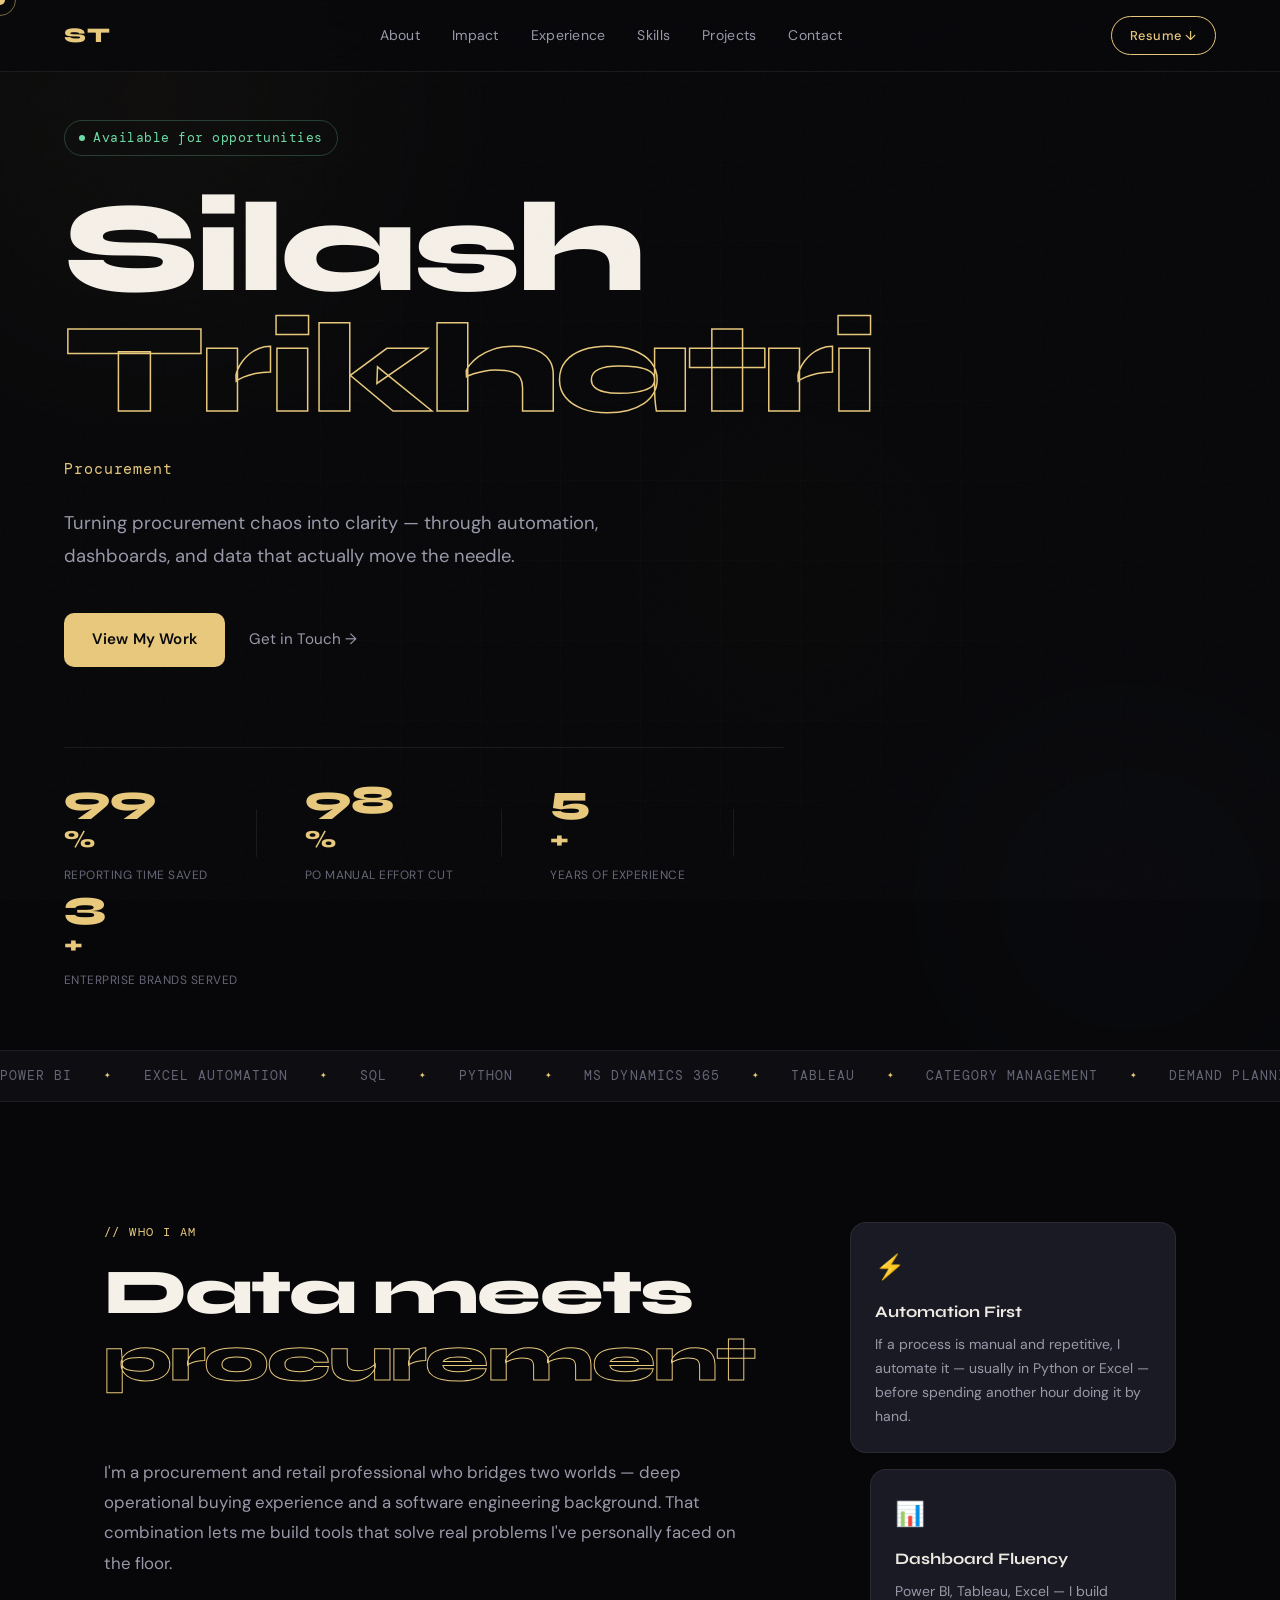
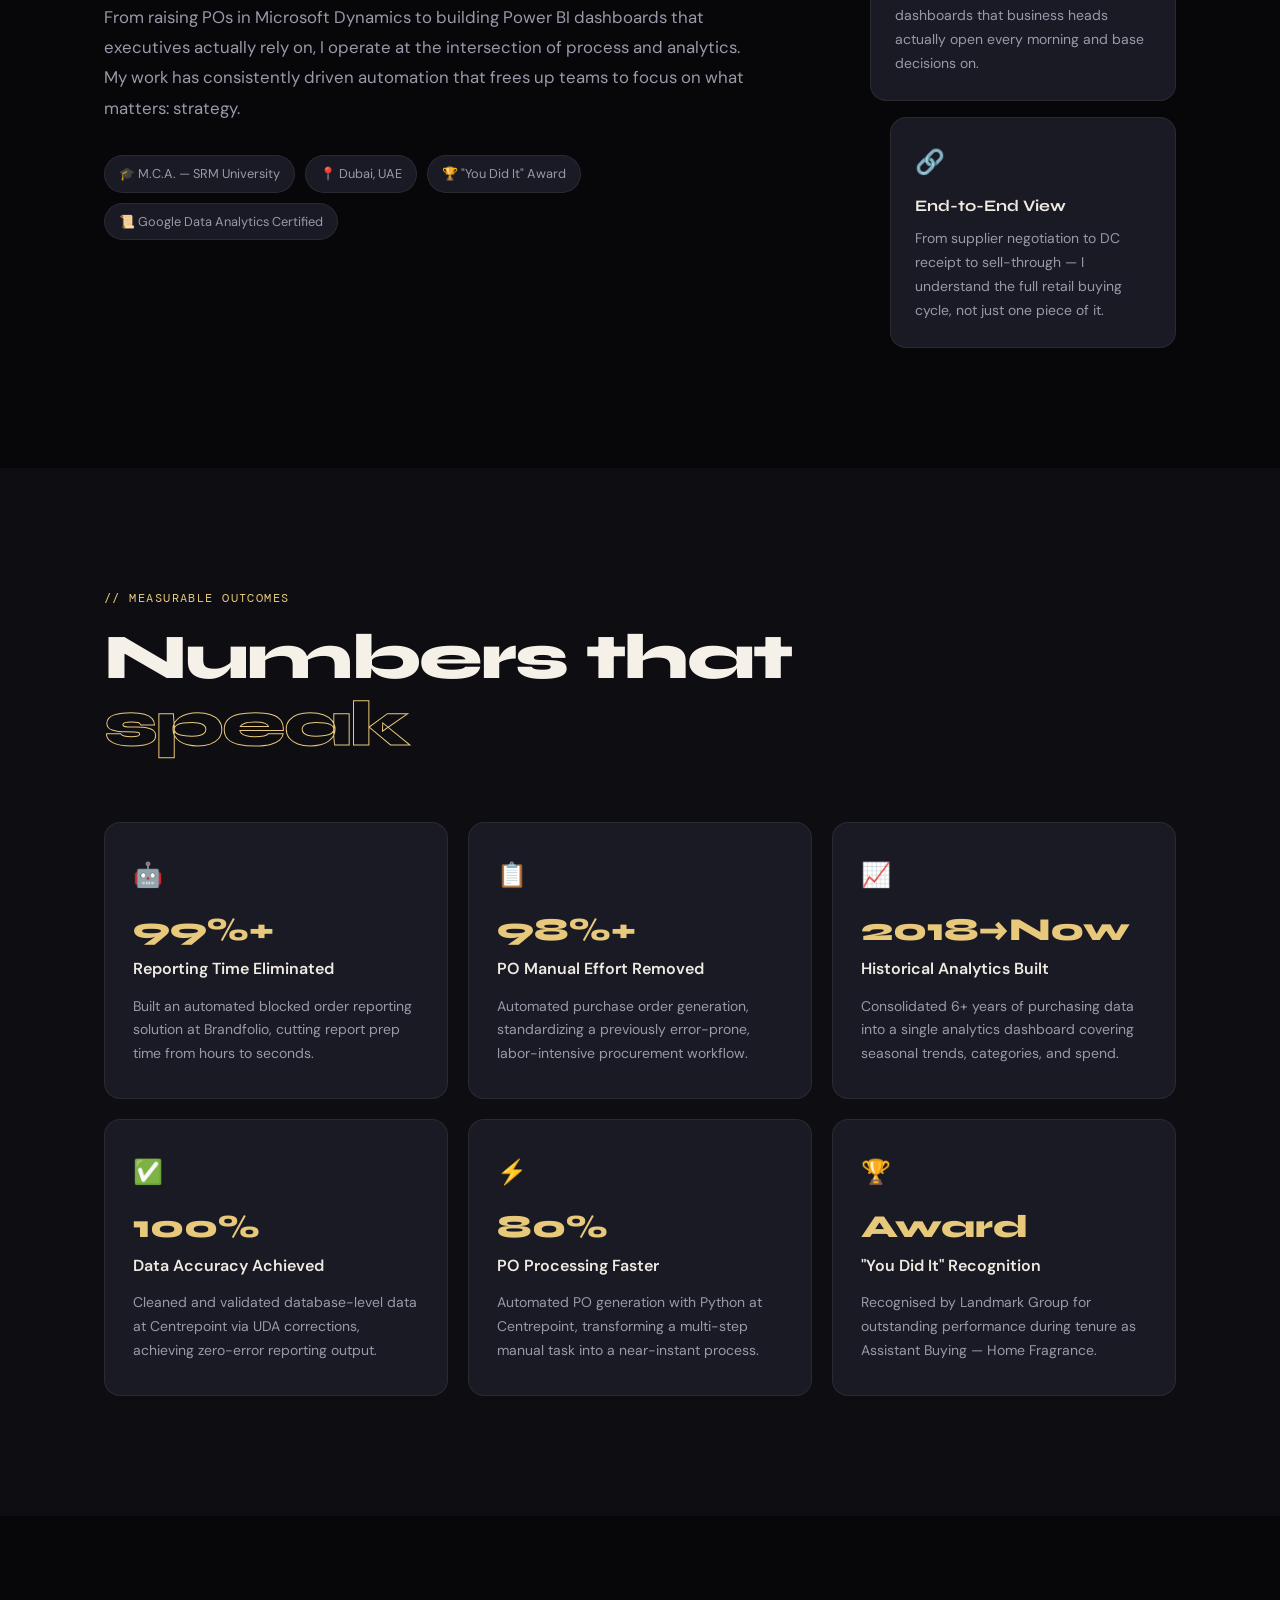
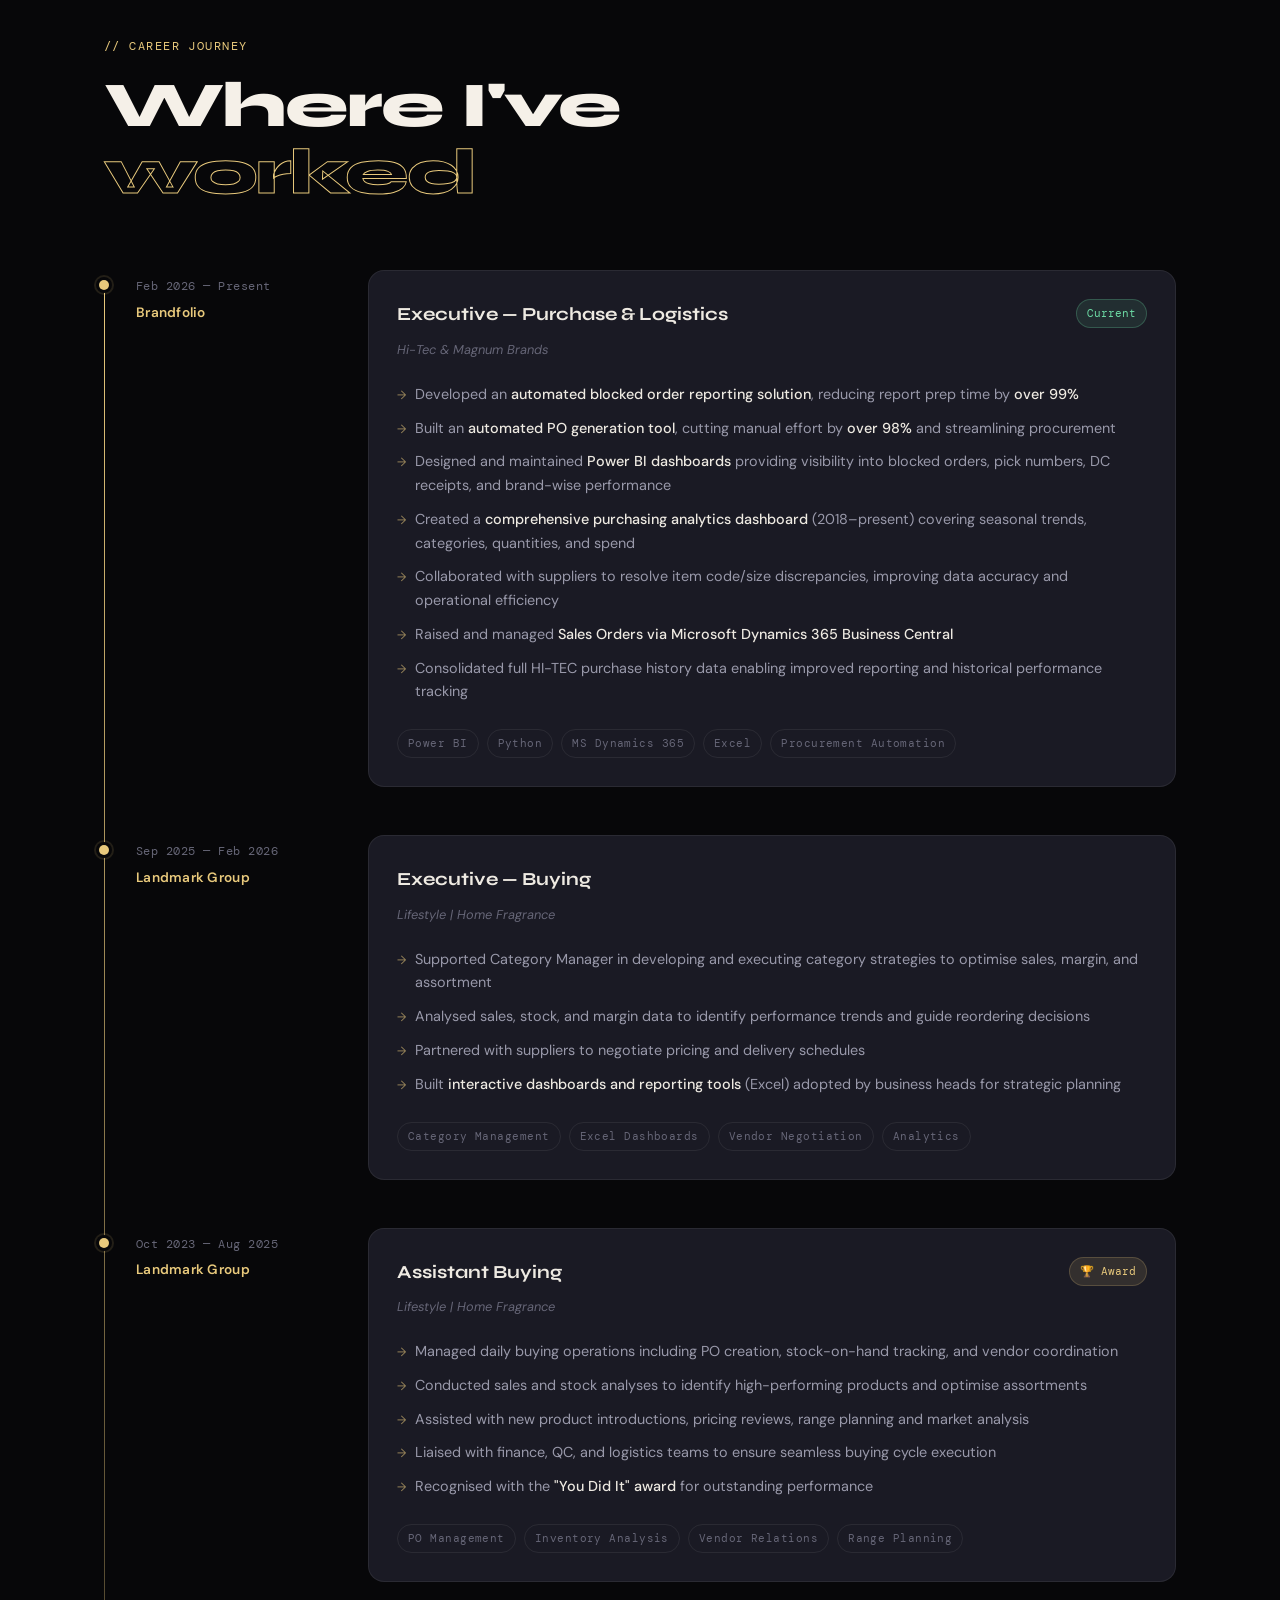
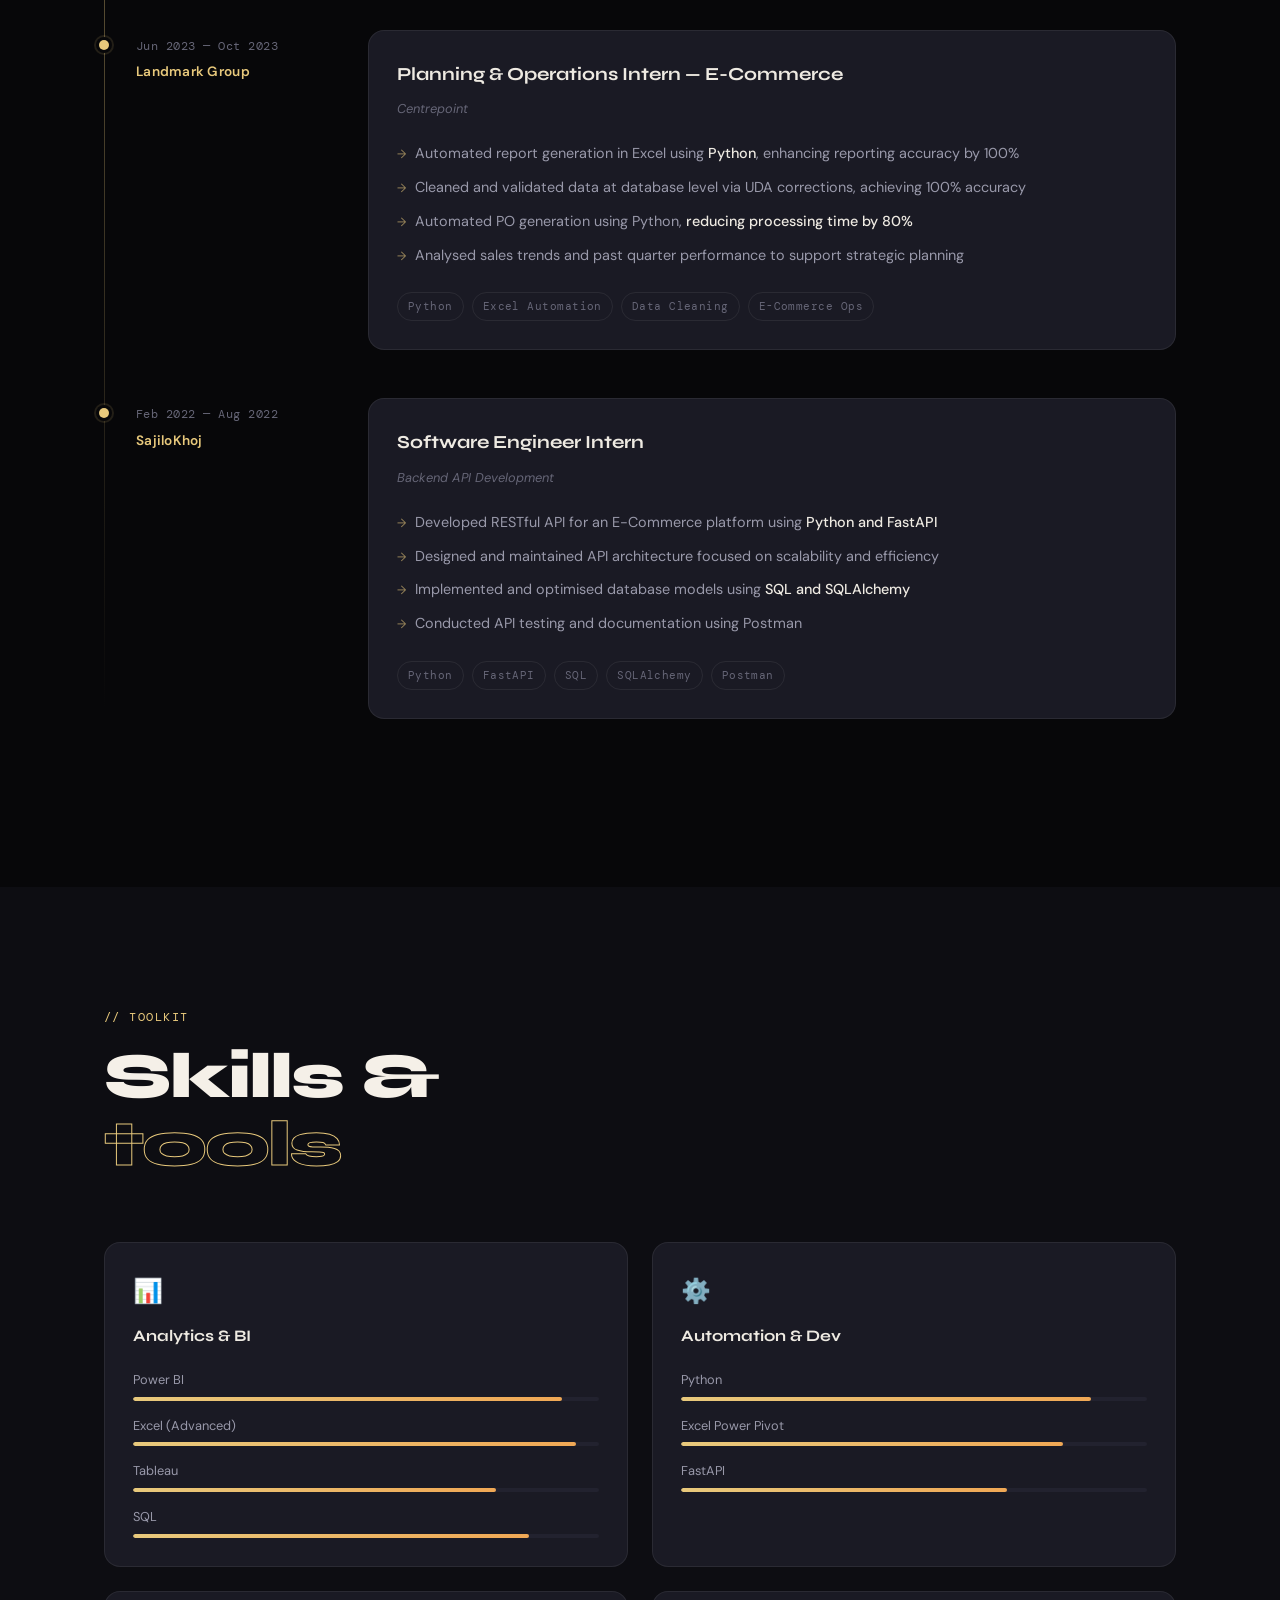
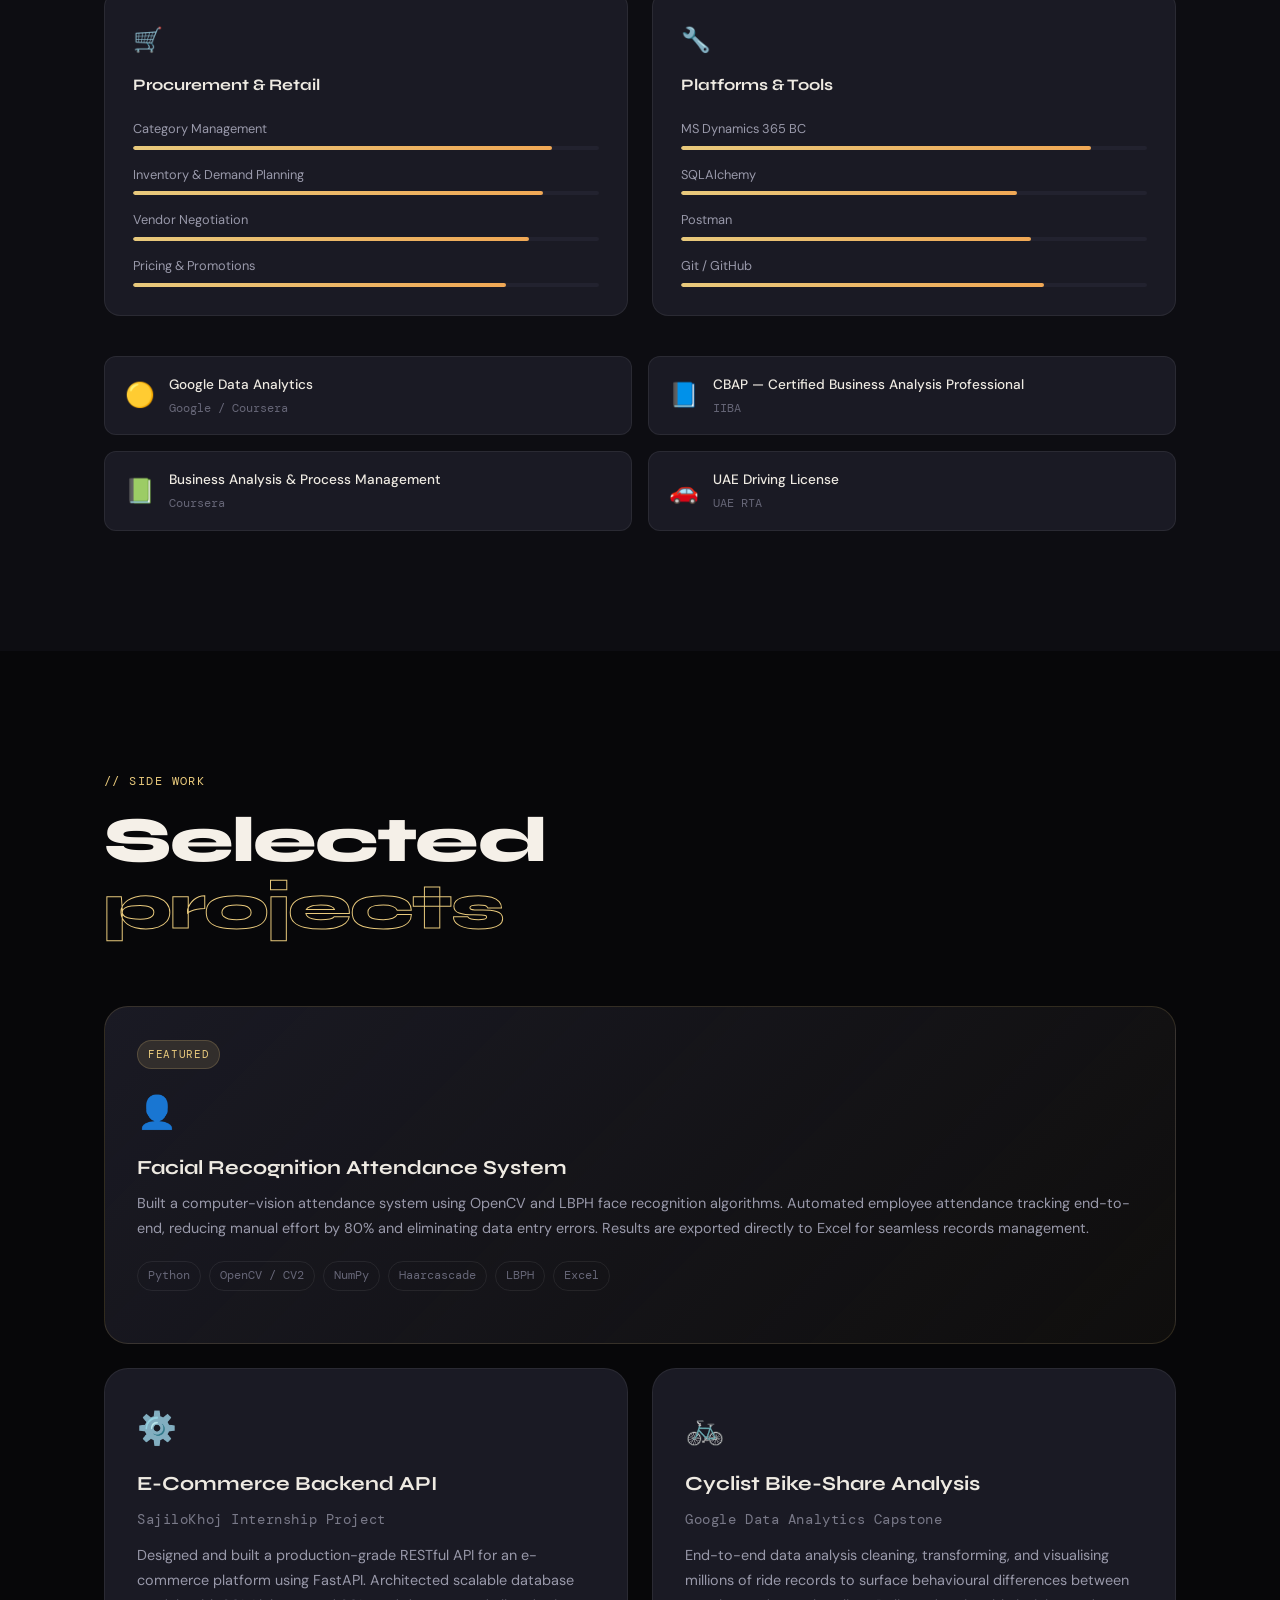
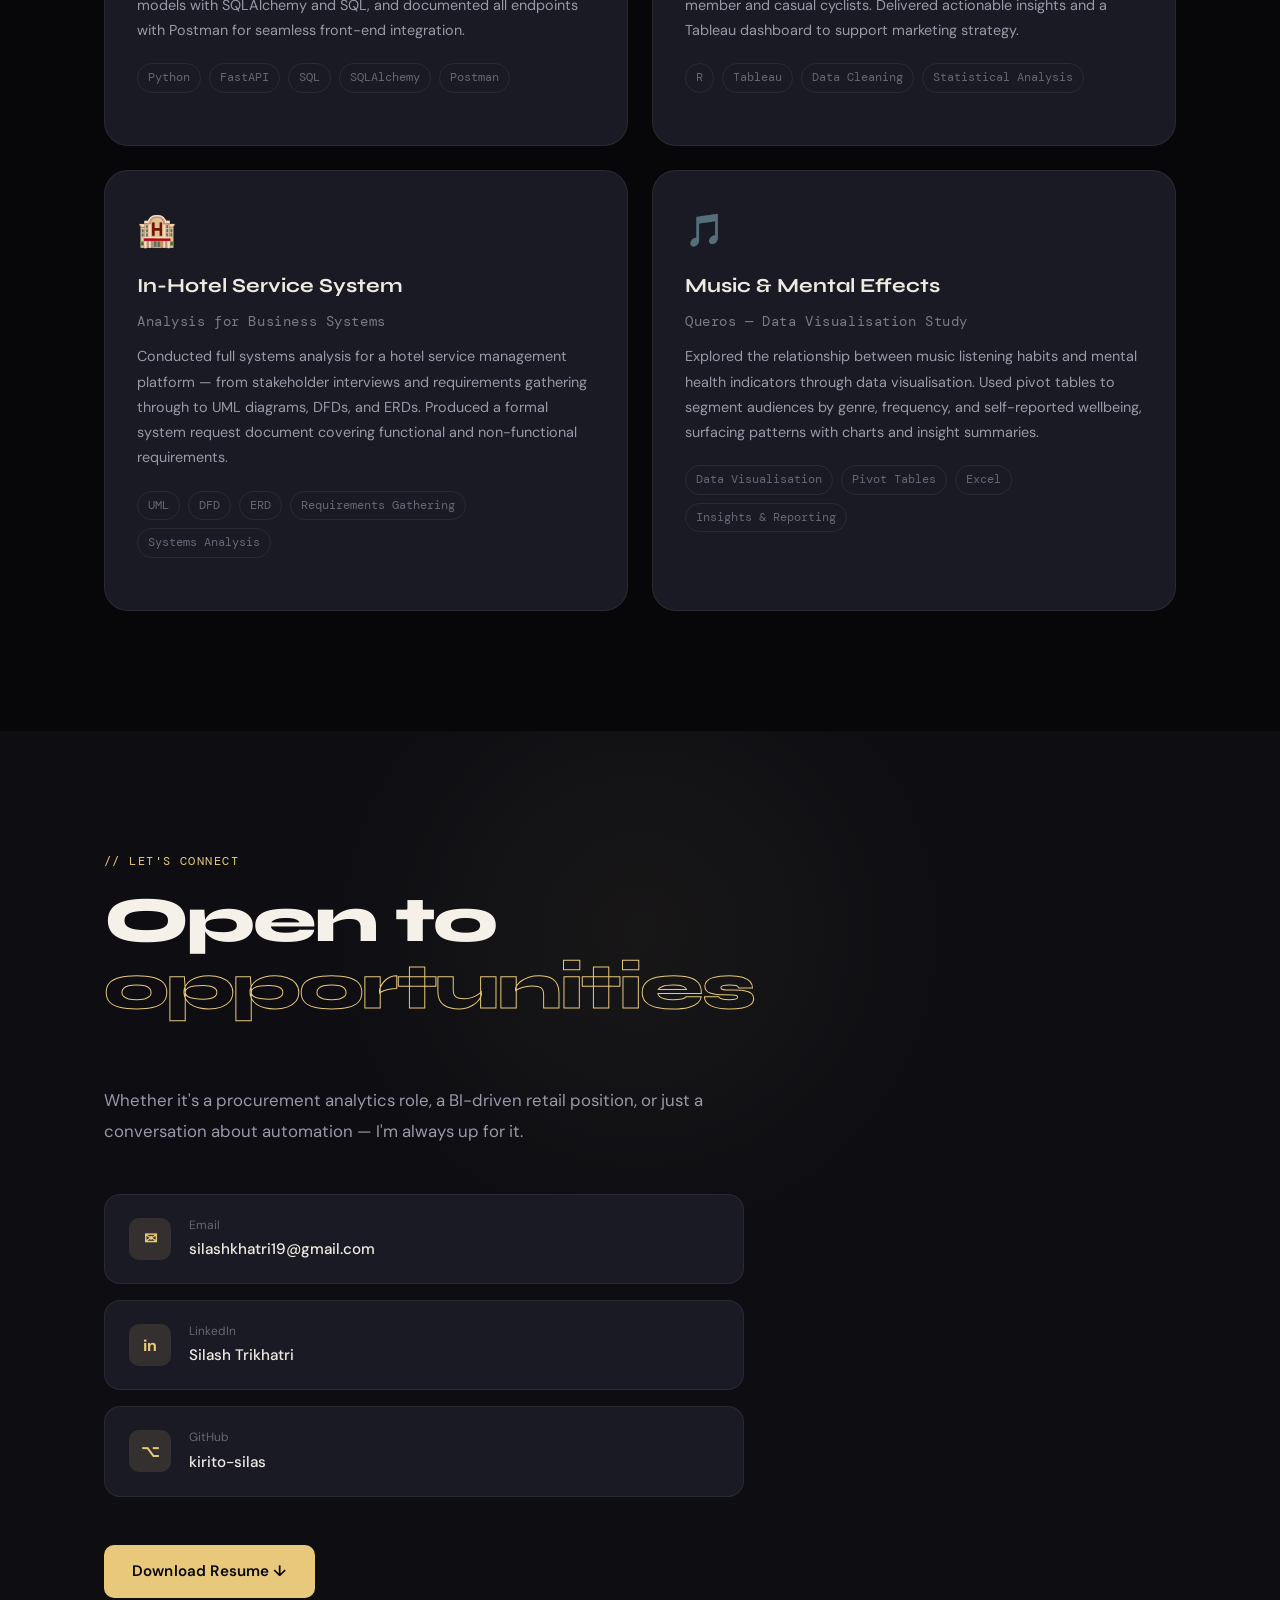
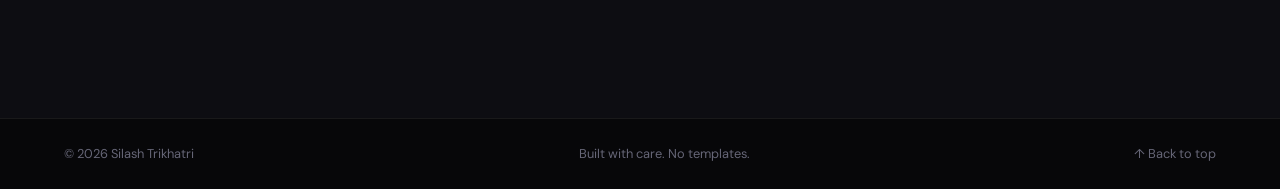
==== index.html @ 75390f84 "Add files via upload HOPING TO WEBSITE TO GO LIVE" ====
<!DOCTYPE html>
<html lang="en">
<head>
<meta charset="UTF-8">
<meta name="viewport" content="width=device-width, initial-scale=1.0">
<title>Silash Trikhatri — Procurement Analytics & BI</title>
<meta name="description" content="Portfolio of Silash Trikhatri — Procurement Analytics, Procurement, Business Intelligence, Retail Operations & Process Automation">
<link rel="preconnect" href="https://fonts.googleapis.com">
<link rel="preconnect" href="https://fonts.gstatic.com" crossorigin>
<link href="https://fonts.googleapis.com/css2?family=Syne:wght@400;600;700;800&family=DM+Sans:ital,opsz,wght@0,9..40,300;0,9..40,400;0,9..40,500;1,9..40,300&family=DM+Mono:wght@400;500&display=swap" rel="stylesheet">
<link rel="stylesheet" href="style.css">
</head>
<body>

<!-- Custom cursor -->
<div class="cursor" id="cursor"></div>
<div class="cursor-trail" id="cursorTrail"></div>

<!-- Noise overlay -->
<div class="noise"></div>

<!-- ─── NAV ─── -->
<nav class="nav" id="nav">
  <a class="nav-logo" href="#">ST</a>
  <div class="nav-links">
    <a href="#about">About</a>
    <a href="#impact">Impact</a>
    <a href="#experience">Experience</a>
    <a href="#skills">Skills</a>
    <a href="#projects">Projects</a>
    <a href="#contact">Contact</a>
  </div>
  <div class="nav-cta">
    <a href="assets/resume/resume.pdf" class="btn-pill" download>Resume ↓</a>
  </div>
  <button class="hamburger" id="hamburger" aria-label="Menu">
    <span></span><span></span><span></span>
  </button>
</nav>

<!-- ─── HERO ─── -->
<section class="hero" id="home">
  <div class="hero-bg">
    <div class="orb orb-1"></div>
    <div class="orb orb-2"></div>
    <div class="orb orb-3"></div>
    <div class="grid-overlay"></div>
  </div>
  <div class="hero-content">
    <div class="hero-tag reveal">
      <span class="dot"></span>
      Available for opportunities
    </div>
    <h1 class="hero-name reveal">
      Silash<br><span class="outline-text">Trikhatri</span>
    </h1>
    <div class="hero-roles reveal">
      <div class="role-ticker">
        <span>Procurement</span>
        <span>Procurement Analytics</span>
        <span>Business Intelligence</span>
        <span>Retail Operations</span>
        <span>Process Automation</span>
      </div>
    </div>
    <p class="hero-desc reveal">
      Turning procurement chaos into clarity — through automation, dashboards, and data that actually move the needle.
    </p>
    <div class="hero-actions reveal">
      <a href="#experience" class="btn-primary">View My Work</a>
      <a href="#contact" class="btn-ghost">Get in Touch →</a>
    </div>
  </div>
  <div class="hero-stats reveal">
    <div class="stat">
      <span class="stat-num" data-target="99">0</span><span class="stat-unit">%</span>
      <span class="stat-label">Reporting time saved</span>
    </div>
    <div class="stat-divider"></div>
    <div class="stat">
      <span class="stat-num" data-target="98">0</span><span class="stat-unit">%</span>
      <span class="stat-label">PO manual effort cut</span>
    </div>
    <div class="stat-divider"></div>
    <div class="stat">
      <span class="stat-num" data-target="5">0</span><span class="stat-unit">+</span>
      <span class="stat-label">Years of experience</span>
    </div>
    <div class="stat-divider"></div>
    <div class="stat">
      <span class="stat-num" data-target="3">0</span><span class="stat-unit">+</span>
      <span class="stat-label">Enterprise brands served</span>
    </div>
  </div>
</section>

<!-- ─── MARQUEE ─── -->
<div class="marquee-wrap">
  <div class="marquee-track">
    <span>Power BI</span><span class="sep">✦</span>
    <span>Excel Automation</span><span class="sep">✦</span>
    <span>SQL</span><span class="sep">✦</span>
    <span>Python</span><span class="sep">✦</span>
    <span>MS Dynamics 365</span><span class="sep">✦</span>
    <span>Tableau</span><span class="sep">✦</span>
    <span>Category Management</span><span class="sep">✦</span>
    <span>Demand Planning</span><span class="sep">✦</span>
    <span>Vendor Relations</span><span class="sep">✦</span>
    <span>Business Intelligence</span><span class="sep">✦</span>
    <!-- duplicate for seamless loop -->
    <span>Power BI</span><span class="sep">✦</span>
    <span>Excel Automation</span><span class="sep">✦</span>
    <span>SQL</span><span class="sep">✦</span>
    <span>Python</span><span class="sep">✦</span>
    <span>MS Dynamics 365</span><span class="sep">✦</span>
    <span>Tableau</span><span class="sep">✦</span>
    <span>Category Management</span><span class="sep">✦</span>
    <span>Demand Planning</span><span class="sep">✦</span>
    <span>Vendor Relations</span><span class="sep">✦</span>
    <span>Business Intelligence</span><span class="sep">✦</span>
  </div>
</div>

<!-- ─── ABOUT ─── -->
<section class="section about-section" id="about">
  <div class="container">
    <div class="about-grid">
      <div class="about-left">
        <div class="section-label reveal">// Who I am</div>
        <h2 class="section-heading reveal">Data meets<br><em>procurement</em></h2>
        <p class="about-body reveal">
          I'm a procurement and retail professional who bridges two worlds — deep operational buying experience and a software engineering background. That combination lets me build tools that solve real problems I've personally faced on the floor.
        </p>
        <p class="about-body reveal">
          From raising POs in Microsoft Dynamics to building Power BI dashboards that executives actually rely on, I operate at the intersection of process and analytics. My work has consistently driven automation that frees up teams to focus on what matters: strategy.
        </p>
        <div class="about-badges reveal">
          <span class="badge">🎓 M.C.A. — SRM University</span>
          <span class="badge">📍 Dubai, UAE</span>
          <span class="badge">🏆 "You Did It" Award</span>
          <span class="badge">📜 Google Data Analytics Certified</span>
        </div>
      </div>
      <div class="about-right reveal">
        <div class="about-card-stack">
          <div class="about-card card-top">
            <div class="card-icon">⚡</div>
            <h4>Automation First</h4>
            <p>If a process is manual and repetitive, I automate it — usually in Python or Excel  — before spending another hour doing it by hand.</p>
          </div>
          <div class="about-card card-mid">
            <div class="card-icon">📊</div>
            <h4>Dashboard Fluency</h4>
            <p>Power BI, Tableau, Excel — I build dashboards that business heads actually open every morning and base decisions on.</p>
          </div>
          <div class="about-card card-bot">
            <div class="card-icon">🔗</div>
            <h4>End-to-End View</h4>
            <p>From supplier negotiation to DC receipt to sell-through — I understand the full retail buying cycle, not just one piece of it.</p>
          </div>
        </div>
      </div>
    </div>
  </div>
</section>

<!-- ─── IMPACT NUMBERS ─── -->
<section class="section impact-section" id="impact">
  <div class="container">
    <div class="section-label reveal">// Measurable outcomes</div>
    <h2 class="section-heading reveal">Numbers that<br><em>speak</em></h2>
    <div class="impact-grid">
      <div class="impact-card reveal">
        <div class="impact-icon">🤖</div>
        <div class="impact-big">99%+</div>
        <div class="impact-title">Reporting Time Eliminated</div>
        <div class="impact-desc">Built an automated blocked order reporting solution at Brandfolio, cutting report prep time from hours to seconds.</div>
      </div>
      <div class="impact-card reveal">
        <div class="impact-icon">📋</div>
        <div class="impact-big">98%+</div>
        <div class="impact-title">PO Manual Effort Removed</div>
        <div class="impact-desc">Automated purchase order generation, standardizing a previously error-prone, labor-intensive procurement workflow.</div>
      </div>
      <div class="impact-card reveal">
        <div class="impact-icon">📈</div>
        <div class="impact-big">2018→Now</div>
        <div class="impact-title">Historical Analytics Built</div>
        <div class="impact-desc">Consolidated 6+ years of purchasing data into a single analytics dashboard covering seasonal trends, categories, and spend.</div>
      </div>
      <div class="impact-card reveal">
        <div class="impact-icon">✅</div>
        <div class="impact-big">100%</div>
        <div class="impact-title">Data Accuracy Achieved</div>
        <div class="impact-desc">Cleaned and validated database-level data at Centrepoint via UDA corrections, achieving zero-error reporting output.</div>
      </div>
      <div class="impact-card reveal">
        <div class="impact-icon">⚡</div>
        <div class="impact-big">80%</div>
        <div class="impact-title">PO Processing Faster</div>
        <div class="impact-desc">Automated PO generation with Python at Centrepoint, transforming a multi-step manual task into a near-instant process.</div>
      </div>
      <div class="impact-card reveal">
        <div class="impact-icon">🏆</div>
        <div class="impact-big">Award</div>
        <div class="impact-title">"You Did It" Recognition</div>
        <div class="impact-desc">Recognised by Landmark Group for outstanding performance during tenure as Assistant Buying — Home Fragrance.</div>
      </div>
    </div>
  </div>
</section>

<!-- ─── EXPERIENCE ─── -->
<section class="section experience-section" id="experience">
  <div class="container">
    <div class="section-label reveal">// Career journey</div>
    <h2 class="section-heading reveal">Where I've<br><em>worked</em></h2>
    <div class="timeline">

      <div class="timeline-item reveal">
        <div class="timeline-dot"></div>
        <div class="timeline-meta">
          <span class="timeline-date">Feb 2026 — Present</span>
          <span class="timeline-company">Brandfolio</span>
        </div>
        <div class="timeline-card">
          <div class="timeline-header">
            <div>
              <h3>Executive — Purchase & Logistics</h3>
              <span class="timeline-brand">Hi-Tec & Magnum Brands</span>
            </div>
            <span class="timeline-badge current">Current</span>
          </div>
          <ul class="timeline-list">
            <li>Developed an <strong>automated blocked order reporting solution</strong>, reducing report prep time by <strong>over 99%</strong></li>
            <li>Built an <strong>automated PO generation tool</strong>, cutting manual effort by <strong>over 98%</strong> and streamlining procurement</li>
            <li>Designed and maintained <strong>Power BI dashboards</strong> providing visibility into blocked orders, pick numbers, DC receipts, and brand-wise performance</li>
            <li>Created a <strong>comprehensive purchasing analytics dashboard</strong> (2018–present) covering seasonal trends, categories, quantities, and spend</li>
            <li>Collaborated with suppliers to resolve item code/size discrepancies, improving data accuracy and operational efficiency</li>
            <li>Raised and managed <strong>Sales Orders via Microsoft Dynamics 365 Business Central</strong></li>
            <li>Consolidated full HI-TEC purchase history data enabling improved reporting and historical performance tracking</li>
          </ul>
          <div class="timeline-tags">
            <span>Power BI</span><span>Python</span><span>MS Dynamics 365</span><span>Excel</span><span>Procurement Automation</span>
          </div>
        </div>
      </div>

      <div class="timeline-item reveal">
        <div class="timeline-dot"></div>
        <div class="timeline-meta">
          <span class="timeline-date">Sep 2025 — Feb 2026</span>
          <span class="timeline-company">Landmark Group</span>
        </div>
        <div class="timeline-card">
          <div class="timeline-header">
            <div>
              <h3>Executive — Buying</h3>
              <span class="timeline-brand">Lifestyle | Home Fragrance</span>
            </div>
          </div>
          <ul class="timeline-list">
            <li>Supported Category Manager in developing and executing category strategies to optimise sales, margin, and assortment</li>
            <li>Analysed sales, stock, and margin data to identify performance trends and guide reordering decisions</li>
            <li>Partnered with suppliers to negotiate pricing and delivery schedules</li>
            <li>Built <strong>interactive dashboards and reporting tools</strong> (Excel) adopted by business heads for strategic planning</li>
          </ul>
          <div class="timeline-tags">
            <span>Category Management</span><span>Excel Dashboards</span><span>Vendor Negotiation</span><span>Analytics</span>
          </div>
        </div>
      </div>

      <div class="timeline-item reveal">
        <div class="timeline-dot"></div>
        <div class="timeline-meta">
          <span class="timeline-date">Oct 2023 — Aug 2025</span>
          <span class="timeline-company">Landmark Group</span>
        </div>
        <div class="timeline-card">
          <div class="timeline-header">
            <div>
              <h3>Assistant Buying</h3>
              <span class="timeline-brand">Lifestyle | Home Fragrance</span>
            </div>
            <span class="timeline-badge award">🏆 Award</span>
          </div>
          <ul class="timeline-list">
            <li>Managed daily buying operations including PO creation, stock-on-hand tracking, and vendor coordination</li>
            <li>Conducted sales and stock analyses to identify high-performing products and optimise assortments</li>
            <li>Assisted with new product introductions, pricing reviews, range planning and market analysis</li>
            <li>Liaised with finance, QC, and logistics teams to ensure seamless buying cycle execution</li>
            <li>Recognised with the <strong>"You Did It" award</strong> for outstanding performance</li>
          </ul>
          <div class="timeline-tags">
            <span>PO Management</span><span>Inventory Analysis</span><span>Vendor Relations</span><span>Range Planning</span>
          </div>
        </div>
      </div>

      <div class="timeline-item reveal">
        <div class="timeline-dot"></div>
        <div class="timeline-meta">
          <span class="timeline-date">Jun 2023 — Oct 2023</span>
          <span class="timeline-company">Landmark Group</span>
        </div>
        <div class="timeline-card">
          <div class="timeline-header">
            <div>
              <h3>Planning & Operations Intern — E-Commerce</h3>
              <span class="timeline-brand">Centrepoint</span>
            </div>
          </div>
          <ul class="timeline-list">
            <li>Automated report generation in Excel using <strong>Python</strong>, enhancing reporting accuracy by 100%</li>
            <li>Cleaned and validated data at database level via UDA corrections, achieving 100% accuracy</li>
            <li>Automated PO generation using Python, <strong>reducing processing time by 80%</strong></li>
            <li>Analysed sales trends and past quarter performance to support strategic planning</li>
          </ul>
          <div class="timeline-tags">
            <span>Python</span><span>Excel Automation</span><span>Data Cleaning</span><span>E-Commerce Ops</span>
          </div>
        </div>
      </div>

      <div class="timeline-item reveal">
        <div class="timeline-dot"></div>
        <div class="timeline-meta">
          <span class="timeline-date">Feb 2022 — Aug 2022</span>
          <span class="timeline-company">SajiloKhoj</span>
        </div>
        <div class="timeline-card">
          <div class="timeline-header">
            <div>
              <h3>Software Engineer Intern</h3>
              <span class="timeline-brand">Backend API Development</span>
            </div>
          </div>
          <ul class="timeline-list">
            <li>Developed RESTful API for an E-Commerce platform using <strong>Python and FastAPI</strong></li>
            <li>Designed and maintained API architecture focused on scalability and efficiency</li>
            <li>Implemented and optimised database models using <strong>SQL and SQLAlchemy</strong></li>
            <li>Conducted API testing and documentation using Postman</li>
          </ul>
          <div class="timeline-tags">
            <span>Python</span><span>FastAPI</span><span>SQL</span><span>SQLAlchemy</span><span>Postman</span>
          </div>
        </div>
      </div>

    </div>
  </div>
</section>

<!-- ─── SKILLS ─── -->
<section class="section skills-section" id="skills">
  <div class="container">
    <div class="section-label reveal">// Toolkit</div>
    <h2 class="section-heading reveal">Skills &<br><em>tools</em></h2>
    <div class="skills-grid">

      <div class="skill-group reveal">
        <div class="skill-group-icon">📊</div>
        <h4>Analytics & BI</h4>
        <div class="skill-bars">
          <div class="skill-item">
            <span>Power BI</span>
            <div class="skill-bar"><div class="skill-fill" data-width="92"></div></div>
          </div>
          <div class="skill-item">
            <span>Excel (Advanced)</span>
            <div class="skill-bar"><div class="skill-fill" data-width="95"></div></div>
          </div>
          <div class="skill-item">
            <span>Tableau</span>
            <div class="skill-bar"><div class="skill-fill" data-width="78"></div></div>
          </div>
          <div class="skill-item">
            <span>SQL</span>
            <div class="skill-bar"><div class="skill-fill" data-width="85"></div></div>
          </div>
        </div>
      </div>

      <div class="skill-group reveal">
        <div class="skill-group-icon">⚙️</div>
        <h4>Automation & Dev</h4>
        <div class="skill-bars">
          <div class="skill-item">
            <span>Python</span>
            <div class="skill-bar"><div class="skill-fill" data-width="88"></div></div>
          </div>
          <div class="skill-item">
            <span>Excel Power Pivot</span>
            <div class="skill-bar"><div class="skill-fill" data-width="82"></div></div>
          </div>
          <div class="skill-item">
            <span>FastAPI</span>
            <div class="skill-bar"><div class="skill-fill" data-width="70"></div></div>
          </div>
          
        </div>
      </div>

      <div class="skill-group reveal">
        <div class="skill-group-icon">🛒</div>
        <h4>Procurement & Retail</h4>
        <div class="skill-bars">
          <div class="skill-item">
            <span>Category Management</span>
            <div class="skill-bar"><div class="skill-fill" data-width="90"></div></div>
          </div>
          <div class="skill-item">
            <span>Inventory & Demand Planning</span>
            <div class="skill-bar"><div class="skill-fill" data-width="88"></div></div>
          </div>
          <div class="skill-item">
            <span>Vendor Negotiation</span>
            <div class="skill-bar"><div class="skill-fill" data-width="85"></div></div>
          </div>
          <div class="skill-item">
            <span>Pricing & Promotions</span>
            <div class="skill-bar"><div class="skill-fill" data-width="80"></div></div>
          </div>
        </div>
      </div>

      <div class="skill-group reveal">
        <div class="skill-group-icon">🔧</div>
        <h4>Platforms & Tools</h4>
        <div class="skill-bars">
          <div class="skill-item">
            <span>MS Dynamics 365 BC</span>
            <div class="skill-bar"><div class="skill-fill" data-width="88"></div></div>
          </div>
          <div class="skill-item">
            <span>SQLAlchemy</span>
            <div class="skill-bar"><div class="skill-fill" data-width="72"></div></div>
          </div>
          <div class="skill-item">
            <span>Postman</span>
            <div class="skill-bar"><div class="skill-fill" data-width="75"></div></div>
          </div>
          <div class="skill-item">
            <span>Git / GitHub</span>
            <div class="skill-bar"><div class="skill-fill" data-width="78"></div></div>
          </div>
        </div>
      </div>

    </div>

    <div class="certs-row reveal">
      <div class="cert-card">
        <div class="cert-icon">🟡</div>
        <div>
          <div class="cert-title">Google Data Analytics</div>
          <div class="cert-issuer">Google / Coursera</div>
        </div>
      </div>
      <div class="cert-card">
        <div class="cert-icon">📘</div>
        <div>
          <div class="cert-title">CBAP — Certified Business Analysis Professional</div>
          <div class="cert-issuer">IIBA</div>
        </div>
      </div>
      <div class="cert-card">
        <div class="cert-icon">📗</div>
        <div>
          <div class="cert-title">Business Analysis & Process Management</div>
          <div class="cert-issuer">Coursera</div>
        </div>
      </div>
      <div class="cert-card">
        <div class="cert-icon">🚗</div>
        <div>
          <div class="cert-title">UAE Driving License</div>
          <div class="cert-issuer">UAE RTA</div>
        </div>
      </div>
    </div>
  </div>
</section>

<!-- ─── PROJECTS ─── -->
<section class="section projects-section" id="projects">
  <div class="container">
    <div class="section-label reveal">// Side work</div>
    <h2 class="section-heading reveal">Selected<br><em>projects</em></h2>

    <div class="projects-grid">

      <!-- FEATURED: Face Recognition -->
      <div class="project-card featured reveal">
        <div class="project-tag">Featured</div>
        <div class="project-icon">👤</div>
        <h3>Facial Recognition Attendance System</h3>
        <p>Built a computer-vision attendance system using OpenCV and LBPH face recognition algorithms. Automated employee attendance tracking end-to-end, reducing manual effort by 80% and eliminating data entry errors. Results are exported directly to Excel for seamless records management.</p>
        <div class="project-tech">
          <span>Python</span><span>OpenCV / CV2</span><span>NumPy</span><span>Haarcascade</span><span>LBPH</span><span>Excel</span>
        </div>
        
      </div>

      <!-- E-Commerce API (SajiloKhoj) -->
      <div class="project-card reveal">
        <div class="project-icon">⚙️</div>
        <h3>E-Commerce Backend API</h3>
        <p class="project-org">SajiloKhoj Internship Project</p>
        <p>Designed and built a production-grade RESTful API for an e-commerce platform using FastAPI. Architected scalable database models with SQLAlchemy and SQL, and documented all endpoints with Postman for seamless front-end integration.</p>
        <div class="project-tech">
          <span>Python</span><span>FastAPI</span><span>SQL</span><span>SQLAlchemy</span><span>Postman</span>
        </div>
        
      </div>

      <!-- Cyclist Bike-Share -->
      <div class="project-card reveal">
        <div class="project-icon">🚲</div>
        <h3>Cyclist Bike-Share Analysis</h3>
        <p class="project-org">Google Data Analytics Capstone</p>
        <p>End-to-end data analysis cleaning, transforming, and visualising millions of ride records to surface behavioural differences between member and casual cyclists. Delivered actionable insights and a Tableau dashboard to support marketing strategy.</p>
        <div class="project-tech">
          <span>R</span><span>Tableau</span><span>Data Cleaning</span><span>Statistical Analysis</span>
        </div>
      </div>

      <!-- In-Hotel Service System -->
      <div class="project-card reveal">
        <div class="project-icon">🏨</div>
        <h3>In-Hotel Service System</h3>
        <p class="project-org">Analysis for Business Systems</p>
        <p>Conducted full systems analysis for a hotel service management platform — from stakeholder interviews and requirements gathering through to UML diagrams, DFDs, and ERDs. Produced a formal system request document covering functional and non-functional requirements.</p>
        <div class="project-tech">
          <span>UML</span><span>DFD</span><span>ERD</span><span>Requirements Gathering</span><span>Systems Analysis</span>
        </div>
      </div>

      <!-- Music & Mental Effects -->
      <div class="project-card reveal">
        <div class="project-icon">🎵</div>
        <h3>Music & Mental Effects</h3>
        <p class="project-org">Queros — Data Visualisation Study</p>
        <p>Explored the relationship between music listening habits and mental health indicators through data visualisation. Used pivot tables to segment audiences by genre, frequency, and self-reported wellbeing, surfacing patterns with charts and insight summaries.</p>
        <div class="project-tech">
          <span>Data Visualisation</span><span>Pivot Tables</span><span>Excel</span><span>Insights & Reporting</span>
        </div>
      </div>

    </div>
  </div>
</section>

<!-- ─── CONTACT ─── -->
<section class="section contact-section" id="contact">
  <div class="container">
    <div class="contact-inner">
      <div class="section-label reveal">// Let's connect</div>
      <h2 class="section-heading reveal">Open to<br><em>opportunities</em></h2>
      <p class="contact-body reveal">
        Whether it's a procurement analytics role, a BI-driven retail position, or just a conversation about automation — I'm always up for it.
      </p>
      <div class="contact-links reveal">
        <a href="mailto:your@email.com" class="contact-link email-link">
          <span class="cl-icon">✉</span>
          <div>
            <div class="cl-label">Email</div>
            <div class="cl-value">silashkhatri19@gmail.com</div>
          </div>
        </a>
        <a href="https://linkedin.com/in/yourprofile" target="_blank" class="contact-link">
          <span class="cl-icon">in</span>
          <div>
            <div class="cl-label">LinkedIn</div>
            <div class="cl-value">Silash Trikhatri</div>
          </div>
        </a>
        <a href="https://github.com/kirito-silas" target="_blank" class="contact-link">
          <span class="cl-icon">⌥</span>
          <div>
            <div class="cl-label">GitHub</div>
            <div class="cl-value">kirito-silas</div>
          </div>
        </a>
      </div>
      <a href="assets/resume/resume.pdf" download class="btn-primary download-cta reveal">Download Resume ↓</a>
    </div>
  </div>
</section>

<!-- ─── FOOTER ─── -->
<footer class="footer">
  <div class="footer-inner">
    <span>© 2026 Silash Trikhatri</span>
    <span>Built with care. No templates.</span>
    <a href="#home" class="back-to-top">↑ Back to top</a>
  </div>
</footer>

<script src="script.js"></script>
</body>
</html>
---- style.css ----
/* ═══════════════════════════════════════════
   SILASH TRIKHATRI PORTFOLIO — ELITE CSS
   Aesthetic: Dark luxury + editorial precision
   ═══════════════════════════════════════════ */

/* ─── RESET & BASE ─── */
*, *::before, *::after { box-sizing: border-box; margin: 0; padding: 0; }

:root {
  --bg: #070709;
  --bg-2: #0d0d12;
  --bg-3: #13131a;
  --surface: #1a1a24;
  --surface-2: #22222f;
  --border: rgba(255,255,255,0.07);
  --border-hover: rgba(255,255,255,0.15);

  --gold: #e8c97c;
  --gold-dim: rgba(232,201,124,0.12);
  --gold-glow: rgba(232,201,124,0.25);
  --amber: #f0a855;
  --cream: #f5f0e8;

  --text: #eeeae2;
  --text-2: #9999aa;
  --text-3: #666677;

  --accent: #e8c97c;
  --accent-2: #7b9fff;
  --success: #6ddba5;

  --font-display: 'Syne', sans-serif;
  --font-body: 'DM Sans', sans-serif;
  --font-mono: 'DM Mono', monospace;

  --radius: 16px;
  --radius-lg: 24px;
  --transition: 0.35s cubic-bezier(0.4, 0, 0.2, 1);
  --shadow: 0 24px 80px rgba(0,0,0,0.6);
}

html { scroll-behavior: smooth; scroll-padding-top: 80px; }

body {
  background: var(--bg);
  color: var(--text);
  font-family: var(--font-body);
  font-size: 16px;
  line-height: 1.7;
  overflow-x: hidden;
  cursor: none;
}

::selection { background: var(--gold-dim); color: var(--gold); }

/* ─── CUSTOM CURSOR ─── */
.cursor {
  position: fixed;
  width: 10px; height: 10px;
  background: var(--gold);
  border-radius: 50%;
  pointer-events: none;
  z-index: 9999;
  transform: translate(-50%, -50%);
  transition: transform 0.1s, background 0.2s, width 0.2s, height 0.2s;
}
.cursor-trail {
  position: fixed;
  width: 32px; height: 32px;
  border: 1.5px solid var(--gold);
  border-radius: 50%;
  pointer-events: none;
  z-index: 9998;
  transform: translate(-50%, -50%);
  transition: all 0.18s ease;
  opacity: 0.5;
}
body:hover .cursor { opacity: 1; }
a:hover ~ .cursor, button:hover ~ .cursor { transform: translate(-50%, -50%) scale(2); }

/* ─── NOISE OVERLAY ─── */
.noise {
  position: fixed;
  inset: 0;
  background-image: url("data:image/svg+xml,%3Csvg viewBox='0 0 256 256' xmlns='http://www.w3.org/2000/svg'%3E%3Cfilter id='n'%3E%3CfeTurbulence type='fractalNoise' baseFrequency='0.9' numOctaves='4' stitchTiles='stitch'/%3E%3C/filter%3E%3Crect width='100%25' height='100%25' filter='url(%23n)' opacity='1'/%3E%3C/svg%3E");
  background-size: 200px;
  opacity: 0.03;
  pointer-events: none;
  z-index: 9000;
}

/* ─── SCROLLBAR ─── */
::-webkit-scrollbar { width: 4px; }
::-webkit-scrollbar-track { background: var(--bg); }
::-webkit-scrollbar-thumb { background: var(--surface-2); border-radius: 4px; }

/* ─── NAV ─── */
.nav {
  position: fixed; top: 0; left: 0; right: 0;
  display: flex; align-items: center; justify-content: space-between;
  padding: 0 5%;
  height: 72px;
  background: rgba(7,7,9,0.8);
  backdrop-filter: blur(24px) saturate(1.5);
  border-bottom: 1px solid var(--border);
  z-index: 1000;
  transition: var(--transition);
}
.nav.scrolled { background: rgba(7,7,9,0.95); }

.nav-logo {
  font-family: var(--font-display);
  font-weight: 800;
  font-size: 1.3rem;
  color: var(--gold);
  text-decoration: none;
  letter-spacing: 0.05em;
}

.nav-links {
  display: flex; gap: 2rem;
}
.nav-links a {
  font-size: 0.875rem;
  color: var(--text-2);
  text-decoration: none;
  letter-spacing: 0.02em;
  transition: color var(--transition);
  font-weight: 400;
}
.nav-links a:hover { color: var(--text); }

.btn-pill {
  display: inline-block;
  padding: 8px 18px;
  border: 1px solid var(--gold);
  color: var(--gold);
  text-decoration: none;
  border-radius: 100px;
  font-size: 0.8rem;
  font-weight: 500;
  letter-spacing: 0.04em;
  transition: all var(--transition);
}
.btn-pill:hover { background: var(--gold); color: var(--bg); }

.hamburger {
  display: none;
  flex-direction: column;
  gap: 5px;
  background: none;
  border: none;
  cursor: pointer;
  padding: 4px;
}
.hamburger span {
  display: block;
  width: 22px; height: 1.5px;
  background: var(--text);
  transition: var(--transition);
}

/* ─── HERO ─── */
.hero {
  position: relative;
  min-height: 100svh;
  display: flex;
  flex-direction: column;
  justify-content: center;
  padding: 120px 5% 60px;
  overflow: hidden;
}

.hero-bg {
  position: absolute; inset: 0;
  pointer-events: none;
}
.orb {
  position: absolute;
  border-radius: 50%;
  filter: blur(120px);
  opacity: 0.3;
}
.orb-1 {
  width: 600px; height: 600px;
  top: -200px; left: -150px;
  background: radial-gradient(circle, #e8c97c33 0%, transparent 70%);
  animation: drift1 12s ease-in-out infinite;
}
.orb-2 {
  width: 500px; height: 500px;
  bottom: -100px; right: -100px;
  background: radial-gradient(circle, #7b9fff22 0%, transparent 70%);
  animation: drift2 16s ease-in-out infinite;
}
.orb-3 {
  width: 300px; height: 300px;
  top: 40%; left: 50%;
  background: radial-gradient(circle, #f0a85522 0%, transparent 70%);
  animation: drift3 20s ease-in-out infinite;
}
@keyframes drift1 {
  0%, 100% { transform: translate(0, 0) scale(1); }
  50% { transform: translate(40px, 40px) scale(1.05); }
}
@keyframes drift2 {
  0%, 100% { transform: translate(0, 0); }
  50% { transform: translate(-30px, -40px); }
}
@keyframes drift3 {
  0%, 100% { transform: translate(0, 0) scale(1); }
  33% { transform: translate(30px, -20px) scale(1.1); }
  66% { transform: translate(-20px, 30px) scale(0.9); }
}

.grid-overlay {
  position: absolute; inset: 0;
  background-image:
    linear-gradient(rgba(255,255,255,0.015) 1px, transparent 1px),
    linear-gradient(90deg, rgba(255,255,255,0.015) 1px, transparent 1px);
  background-size: 80px 80px;
  mask-image: radial-gradient(ellipse 80% 80% at 50% 50%, black, transparent);
}

.hero-content {
  position: relative;
  max-width: 900px;
}

.hero-tag {
  display: inline-flex; align-items: center; gap: 8px;
  font-size: 0.8rem;
  font-family: var(--font-mono);
  color: var(--success);
  border: 1px solid rgba(109,219,165,0.25);
  padding: 6px 14px;
  border-radius: 100px;
  margin-bottom: 2rem;
  letter-spacing: 0.04em;
}
.dot {
  width: 6px; height: 6px;
  background: var(--success);
  border-radius: 50%;
  animation: pulse-dot 2s ease-in-out infinite;
}
@keyframes pulse-dot {
  0%, 100% { opacity: 1; transform: scale(1); }
  50% { opacity: 0.5; transform: scale(0.8); }
}

.hero-name {
  font-family: var(--font-display);
  font-weight: 800;
  font-size: clamp(4rem, 10vw, 9rem);
  line-height: 0.95;
  letter-spacing: -0.03em;
  margin-bottom: 1.5rem;
  color: var(--cream);
}
.outline-text {
  -webkit-text-stroke: 1.5px var(--gold);
  color: transparent;
}

.hero-roles {
  overflow: hidden;
  height: 28px;
  margin-bottom: 1.5rem;
}
.role-ticker {
  display: flex;
  flex-direction: column;
  animation: ticker 8s steps(1) infinite;
}
.role-ticker span {
  font-family: var(--font-mono);
  font-size: 0.95rem;
  color: var(--gold);
  letter-spacing: 0.06em;
  line-height: 28px;
}
@keyframes ticker {
  0%   { transform: translateY(0); }
  25%  { transform: translateY(-28px); }
  50%  { transform: translateY(-56px); }
  75%  { transform: translateY(-84px); }
  100% { transform: translateY(0); }
}

.hero-desc {
  font-size: 1.15rem;
  color: var(--text-2);
  max-width: 540px;
  margin-bottom: 2.5rem;
  line-height: 1.8;
}

.hero-actions {
  display: flex; align-items: center; gap: 1.5rem; flex-wrap: wrap;
}
.btn-primary {
  display: inline-block;
  padding: 14px 28px;
  background: var(--gold);
  color: var(--bg);
  text-decoration: none;
  border-radius: 10px;
  font-weight: 600;
  font-size: 0.95rem;
  transition: all var(--transition);
  letter-spacing: 0.01em;
}
.btn-primary:hover {
  transform: translateY(-2px);
  box-shadow: 0 12px 40px var(--gold-glow);
}
.btn-ghost {
  font-size: 0.95rem;
  color: var(--text-2);
  text-decoration: none;
  transition: color var(--transition);
  font-weight: 400;
}
.btn-ghost:hover { color: var(--text); }

/* Hero Stats */
.hero-stats {
  position: relative;
  display: flex; align-items: center; flex-wrap: wrap; gap: 0;
  margin-top: 5rem;
  padding-top: 2rem;
  border-top: 1px solid var(--border);
  width: 100%;
  max-width: 720px;
}
.stat {
  display: flex; flex-direction: column;
  padding: 0 3rem 0 0;
}
.stat:first-child { padding-left: 0; }
.stat-num {
  font-family: var(--font-display);
  font-size: 2.5rem;
  font-weight: 800;
  color: var(--gold);
  line-height: 1;
}
.stat-unit {
  font-family: var(--font-display);
  font-size: 1.5rem;
  font-weight: 800;
  color: var(--gold);
}
.stat-label {
  font-size: 0.75rem;
  color: var(--text-3);
  margin-top: 4px;
  letter-spacing: 0.04em;
  text-transform: uppercase;
}
.stat-divider {
  width: 1px; height: 48px;
  background: var(--border);
  margin-right: 3rem;
}

/* ─── MARQUEE ─── */
.marquee-wrap {
  overflow: hidden;
  border-top: 1px solid var(--border);
  border-bottom: 1px solid var(--border);
  background: var(--bg-2);
  padding: 14px 0;
}
.marquee-track {
  display: flex; align-items: center; gap: 2rem;
  white-space: nowrap;
  animation: marquee 30s linear infinite;
  width: max-content;
}
.marquee-track span {
  font-size: 0.8rem;
  font-family: var(--font-mono);
  color: var(--text-3);
  letter-spacing: 0.08em;
  text-transform: uppercase;
}
.marquee-track .sep { color: var(--gold); font-size: 0.5rem; }
@keyframes marquee {
  from { transform: translateX(0); }
  to { transform: translateX(-50%); }
}

/* ─── SECTIONS ─── */
.section { padding: 120px 0; }
.container { max-width: 1200px; margin: 0 auto; padding: 0 5%; }

.section-label {
  font-family: var(--font-mono);
  font-size: 0.75rem;
  color: var(--gold);
  letter-spacing: 0.12em;
  text-transform: uppercase;
  margin-bottom: 1rem;
  opacity: 0.8;
}
.section-heading {
  font-family: var(--font-display);
  font-weight: 800;
  font-size: clamp(2.5rem, 5vw, 4.5rem);
  line-height: 1.05;
  letter-spacing: -0.03em;
  color: var(--cream);
  margin-bottom: 4rem;
}
.section-heading em {
  font-style: normal;
  -webkit-text-stroke: 1px var(--gold);
  color: transparent;
}

/* ─── ABOUT ─── */
.about-section { background: var(--bg); }
.about-grid {
  display: grid;
  grid-template-columns: 1fr 1fr;
  gap: 6rem;
  align-items: start;
}
.about-body {
  color: var(--text-2);
  font-size: 1.05rem;
  margin-bottom: 1.5rem;
  line-height: 1.8;
}
.about-badges {
  display: flex; flex-wrap: wrap; gap: 10px;
  margin-top: 2rem;
}
.badge {
  font-size: 0.8rem;
  padding: 7px 14px;
  border: 1px solid var(--border);
  border-radius: 100px;
  color: var(--text-2);
  background: var(--surface);
  transition: all var(--transition);
}
.badge:hover { border-color: var(--gold); color: var(--gold); }

.about-card-stack {
  display: flex; flex-direction: column; gap: 16px;
}
.about-card {
  background: var(--surface);
  border: 1px solid var(--border);
  border-radius: var(--radius);
  padding: 24px;
  transition: all var(--transition);
}
.about-card:hover {
  border-color: var(--border-hover);
  transform: translateX(4px);
}
.card-top { margin-left: 0; }
.card-mid { margin-left: 20px; }
.card-bot { margin-left: 40px; }
.card-icon { font-size: 1.5rem; margin-bottom: 10px; }
.about-card h4 {
  font-family: var(--font-display);
  font-size: 1rem;
  font-weight: 700;
  margin-bottom: 8px;
  color: var(--text);
}
.about-card p { font-size: 0.875rem; color: var(--text-2); line-height: 1.7; }

/* ─── IMPACT ─── */
.impact-section { background: var(--bg-2); }
.impact-grid {
  display: grid;
  grid-template-columns: repeat(3, 1fr);
  gap: 20px;
}
.impact-card {
  background: var(--surface);
  border: 1px solid var(--border);
  border-radius: var(--radius);
  padding: 32px 28px;
  transition: all var(--transition);
  position: relative;
  overflow: hidden;
}
.impact-card::before {
  content: '';
  position: absolute;
  top: 0; left: 0; right: 0;
  height: 2px;
  background: linear-gradient(90deg, var(--gold), var(--amber), transparent);
  opacity: 0;
  transition: opacity var(--transition);
}
.impact-card:hover { border-color: var(--border-hover); transform: translateY(-4px); }
.impact-card:hover::before { opacity: 1; }
.impact-icon { font-size: 1.5rem; margin-bottom: 16px; }
.impact-big {
  font-family: var(--font-display);
  font-size: clamp(1.6rem, 2.5vw, 2.5rem);
  font-weight: 800;
  color: var(--gold);
  margin-bottom: 8px;
  line-height: 1.1;
  white-space: nowrap;
  overflow: hidden;
  text-overflow: ellipsis;
}
.impact-title {
  font-weight: 600;
  font-size: 1rem;
  margin-bottom: 12px;
  color: var(--text);
}
.impact-desc { font-size: 0.875rem; color: var(--text-2); line-height: 1.7; }

/* ─── EXPERIENCE / TIMELINE ─── */
.experience-section { background: var(--bg); }
.timeline {
  position: relative;
  padding-left: 32px;
}
.timeline::before {
  content: '';
  position: absolute;
  left: 0; top: 8px; bottom: 8px;
  width: 1px;
  background: linear-gradient(to bottom, var(--gold), transparent);
}
.timeline-item {
  position: relative;
  margin-bottom: 48px;
  display: grid;
  grid-template-columns: 200px 1fr;
  gap: 32px;
  align-items: start;
}
.timeline-dot {
  position: absolute;
  left: -37px; top: 10px;
  width: 10px; height: 10px;
  border-radius: 50%;
  background: var(--gold);
  box-shadow: 0 0 0 3px var(--bg), 0 0 0 5px var(--gold-dim);
}
.timeline-meta {
  padding-top: 6px;
}
.timeline-date {
  display: block;
  font-size: 0.75rem;
  font-family: var(--font-mono);
  color: var(--text-3);
  letter-spacing: 0.04em;
  margin-bottom: 4px;
}
.timeline-company {
  display: block;
  font-size: 0.85rem;
  font-weight: 600;
  color: var(--gold);
  letter-spacing: 0.02em;
}
.timeline-card {
  background: var(--surface);
  border: 1px solid var(--border);
  border-radius: var(--radius);
  padding: 28px;
  transition: all var(--transition);
}
.timeline-card:hover { border-color: var(--border-hover); }
.timeline-header {
  display: flex; justify-content: space-between; align-items: flex-start;
  margin-bottom: 16px;
}
.timeline-card h3 {
  font-family: var(--font-display);
  font-size: 1.15rem;
  font-weight: 700;
  color: var(--text);
  margin-bottom: 4px;
}
.timeline-brand {
  font-size: 0.8rem;
  color: var(--text-3);
  font-style: italic;
}
.timeline-badge {
  font-size: 0.7rem;
  font-family: var(--font-mono);
  padding: 4px 10px;
  border-radius: 100px;
  white-space: nowrap;
}
.timeline-badge.current { background: rgba(109,219,165,0.1); color: var(--success); border: 1px solid rgba(109,219,165,0.25); }
.timeline-badge.award { background: var(--gold-dim); color: var(--gold); border: 1px solid rgba(232,201,124,0.2); }
.timeline-list {
  list-style: none;
  margin-bottom: 20px;
}
.timeline-list li {
  font-size: 0.9rem;
  color: var(--text-2);
  padding: 5px 0 5px 18px;
  position: relative;
  line-height: 1.65;
}
.timeline-list li::before {
  content: '→';
  position: absolute;
  left: 0;
  color: var(--gold);
  opacity: 0.6;
  font-size: 0.75rem;
  top: 8px;
}
.timeline-list li strong { color: var(--text); font-weight: 500; }
.timeline-tags { display: flex; flex-wrap: wrap; gap: 8px; }
.timeline-tags span {
  font-size: 0.7rem;
  font-family: var(--font-mono);
  padding: 4px 10px;
  border: 1px solid var(--border);
  border-radius: 100px;
  color: var(--text-3);
  letter-spacing: 0.04em;
}

/* ─── SKILLS ─── */
.skills-section { background: var(--bg-2); }
.skills-grid {
  display: grid;
  grid-template-columns: repeat(2, 1fr);
  gap: 24px;
  margin-bottom: 40px;
}
.skill-group {
  background: var(--surface);
  border: 1px solid var(--border);
  border-radius: var(--radius);
  padding: 28px;
  transition: all var(--transition);
}
.skill-group:hover { border-color: var(--border-hover); }
.skill-group-icon { font-size: 1.5rem; margin-bottom: 10px; }
.skill-group h4 {
  font-family: var(--font-display);
  font-size: 1rem;
  font-weight: 700;
  margin-bottom: 20px;
  color: var(--text);
}
.skill-bars { display: flex; flex-direction: column; gap: 14px; }
.skill-item {
  display: flex; flex-direction: column; gap: 6px;
}
.skill-item span { font-size: 0.8rem; color: var(--text-2); }
.skill-bar {
  height: 4px;
  background: var(--surface-2);
  border-radius: 2px;
  overflow: hidden;
}
.skill-fill {
  height: 100%;
  background: linear-gradient(90deg, var(--gold), var(--amber));
  border-radius: 2px;
  width: 0;
  transition: width 1.2s cubic-bezier(0.4, 0, 0.2, 1);
}

/* Certs */
.certs-row {
  display: grid;
  grid-template-columns: repeat(2, 1fr);
  gap: 16px;
}
.cert-card {
  display: flex; align-items: center; gap: 14px;
  background: var(--surface);
  border: 1px solid var(--border);
  border-radius: 12px;
  padding: 16px 20px;
  transition: all var(--transition);
}
.cert-card:hover { border-color: var(--border-hover); }
.cert-icon { font-size: 1.5rem; }
.cert-title { font-size: 0.85rem; font-weight: 500; margin-bottom: 2px; color: var(--text); }
.cert-issuer { font-size: 0.75rem; color: var(--text-3); font-family: var(--font-mono); }

/* ─── PROJECTS ─── */
.projects-section { background: var(--bg); }
.projects-grid {
  display: grid;
  grid-template-columns: repeat(2, 1fr);
  gap: 24px;
}
.project-card {
  background: var(--surface);
  border: 1px solid var(--border);
  border-radius: var(--radius-lg);
  padding: 32px;
  position: relative;
  transition: all var(--transition);
  overflow: hidden;
}
.project-card::after {
  content: '';
  position: absolute;
  inset: 0;
  background: radial-gradient(600px circle at var(--mouse-x, 50%) var(--mouse-y, 50%), rgba(232,201,124,0.04), transparent 40%);
  opacity: 0;
  transition: opacity var(--transition);
}
.project-card:hover { border-color: var(--border-hover); transform: translateY(-4px); }
.project-card:hover::after { opacity: 1; }
.project-card.featured {
  grid-column: span 2;
  background: linear-gradient(135deg, var(--surface) 0%, rgba(232,201,124,0.04) 100%);
  border-color: rgba(232,201,124,0.15);
}
.project-tag {
  display: inline-block;
  font-size: 0.7rem;
  font-family: var(--font-mono);
  padding: 4px 10px;
  border-radius: 100px;
  background: var(--gold-dim);
  color: var(--gold);
  border: 1px solid rgba(232,201,124,0.2);
  margin-bottom: 16px;
  letter-spacing: 0.06em;
  text-transform: uppercase;
}
.project-icon { font-size: 2rem; margin-bottom: 12px; }
.project-card h3 {
  font-family: var(--font-display);
  font-size: 1.25rem;
  font-weight: 700;
  margin-bottom: 6px;
  color: var(--text);
}
.project-org {
  font-size: 0.75rem;
  font-family: var(--font-mono);
  color: var(--gold);
  opacity: 0.75;
  margin-bottom: 10px !important;
  letter-spacing: 0.04em;
}
.project-card p { font-size: 0.9rem; color: var(--text-2); line-height: 1.75; margin-bottom: 20px; }
.project-tech { display: flex; flex-wrap: wrap; gap: 8px; margin-bottom: 20px; }
.project-tech span {
  font-size: 0.72rem;
  font-family: var(--font-mono);
  padding: 4px 10px;
  border: 1px solid var(--border);
  border-radius: 100px;
  color: var(--text-3);
}
.proj-link {
  font-size: 0.85rem;
  color: var(--gold);
  text-decoration: none;
  transition: opacity var(--transition);
}
.proj-link:hover { opacity: 0.7; }

#projectGrid { display: contents; }

/* ─── CONTACT ─── */
.contact-section {
  background: var(--bg-2);
  position: relative;
  overflow: hidden;
}
.contact-section::before {
  content: '';
  position: absolute;
  top: -200px; left: 50%;
  transform: translateX(-50%);
  width: 800px; height: 800px;
  background: radial-gradient(circle, rgba(232,201,124,0.05) 0%, transparent 60%);
  pointer-events: none;
}
.contact-inner { max-width: 640px; position: relative; }
.contact-body {
  font-size: 1.05rem;
  color: var(--text-2);
  line-height: 1.8;
  margin-bottom: 3rem;
}
.contact-links { display: flex; flex-direction: column; gap: 16px; margin-bottom: 2.5rem; }
.contact-link {
  display: flex; align-items: center; gap: 18px;
  padding: 20px 24px;
  background: var(--surface);
  border: 1px solid var(--border);
  border-radius: var(--radius);
  text-decoration: none;
  transition: all var(--transition);
}
.contact-link:hover { border-color: var(--gold); transform: translateX(6px); }
.cl-icon {
  width: 42px; height: 42px;
  background: var(--gold-dim);
  border-radius: 10px;
  display: flex; align-items: center; justify-content: center;
  font-size: 1rem;
  color: var(--gold);
  font-weight: 700;
  flex-shrink: 0;
}
.cl-label { font-size: 0.75rem; color: var(--text-3); margin-bottom: 2px; }
.cl-value { font-size: 0.95rem; color: var(--text); font-weight: 500; }
.download-cta { margin-top: 0.5rem; }

/* ─── FOOTER ─── */
.footer {
  border-top: 1px solid var(--border);
  padding: 24px 5%;
  background: var(--bg);
}
.footer-inner {
  max-width: 1200px; margin: 0 auto;
  display: flex; justify-content: space-between; align-items: center;
  flex-wrap: wrap; gap: 12px;
}
.footer-inner span { font-size: 0.8rem; color: var(--text-3); }
.back-to-top {
  font-size: 0.8rem;
  color: var(--text-3);
  text-decoration: none;
  transition: color var(--transition);
}
.back-to-top:hover { color: var(--gold); }

/* ─── REVEAL ANIMATION ─── */
.reveal {
  opacity: 0;
  transform: translateY(30px);
  transition: opacity 0.7s ease, transform 0.7s ease;
}
.reveal.in-view {
  opacity: 1;
  transform: translateY(0);
}

/* ─── RESPONSIVE ─── */
@media (max-width: 900px) {
  .about-grid { grid-template-columns: 1fr; gap: 3rem; }
  .card-mid, .card-bot { margin-left: 0; }
  .impact-grid { grid-template-columns: repeat(2, 1fr); }
  .timeline-item { grid-template-columns: 1fr; gap: 12px; }
  .skills-grid { grid-template-columns: 1fr; }
  .certs-row { grid-template-columns: 1fr; }
  .projects-grid { grid-template-columns: 1fr; }
  .project-card.featured { grid-column: span 1; }
  .hero-stats { gap: 1rem; }
  .stat { padding: 0 1.5rem 0 0; }
  .stat-divider { margin-right: 1.5rem; }
}

@media (max-width: 680px) {
  .nav-links, .nav-cta { display: none; }
  .hamburger { display: flex; }
  .nav-links.open {
    display: flex;
    flex-direction: column;
    position: fixed;
    inset: 72px 0 0;
    background: var(--bg);
    padding: 3rem 5%;
    gap: 2rem;
    z-index: 999;
    animation: slideIn 0.3s ease;
  }
  .nav-links.open a { font-size: 1.5rem; color: var(--text); }
  @keyframes slideIn {
    from { opacity: 0; transform: translateY(-20px); }
    to { opacity: 1; transform: translateY(0); }
  }
  .hero-name { font-size: clamp(3rem, 14vw, 5rem); }
  .hero-stats { flex-direction: column; gap: 0; }
  .stat { padding: 1rem 0; }
  .stat-divider { width: 40px; height: 1px; margin: 0; }
  .impact-grid { grid-template-columns: 1fr; }
  .timeline { padding-left: 20px; }
  .timeline-item { gap: 8px; }
  .cursor, .cursor-trail { display: none; }
}
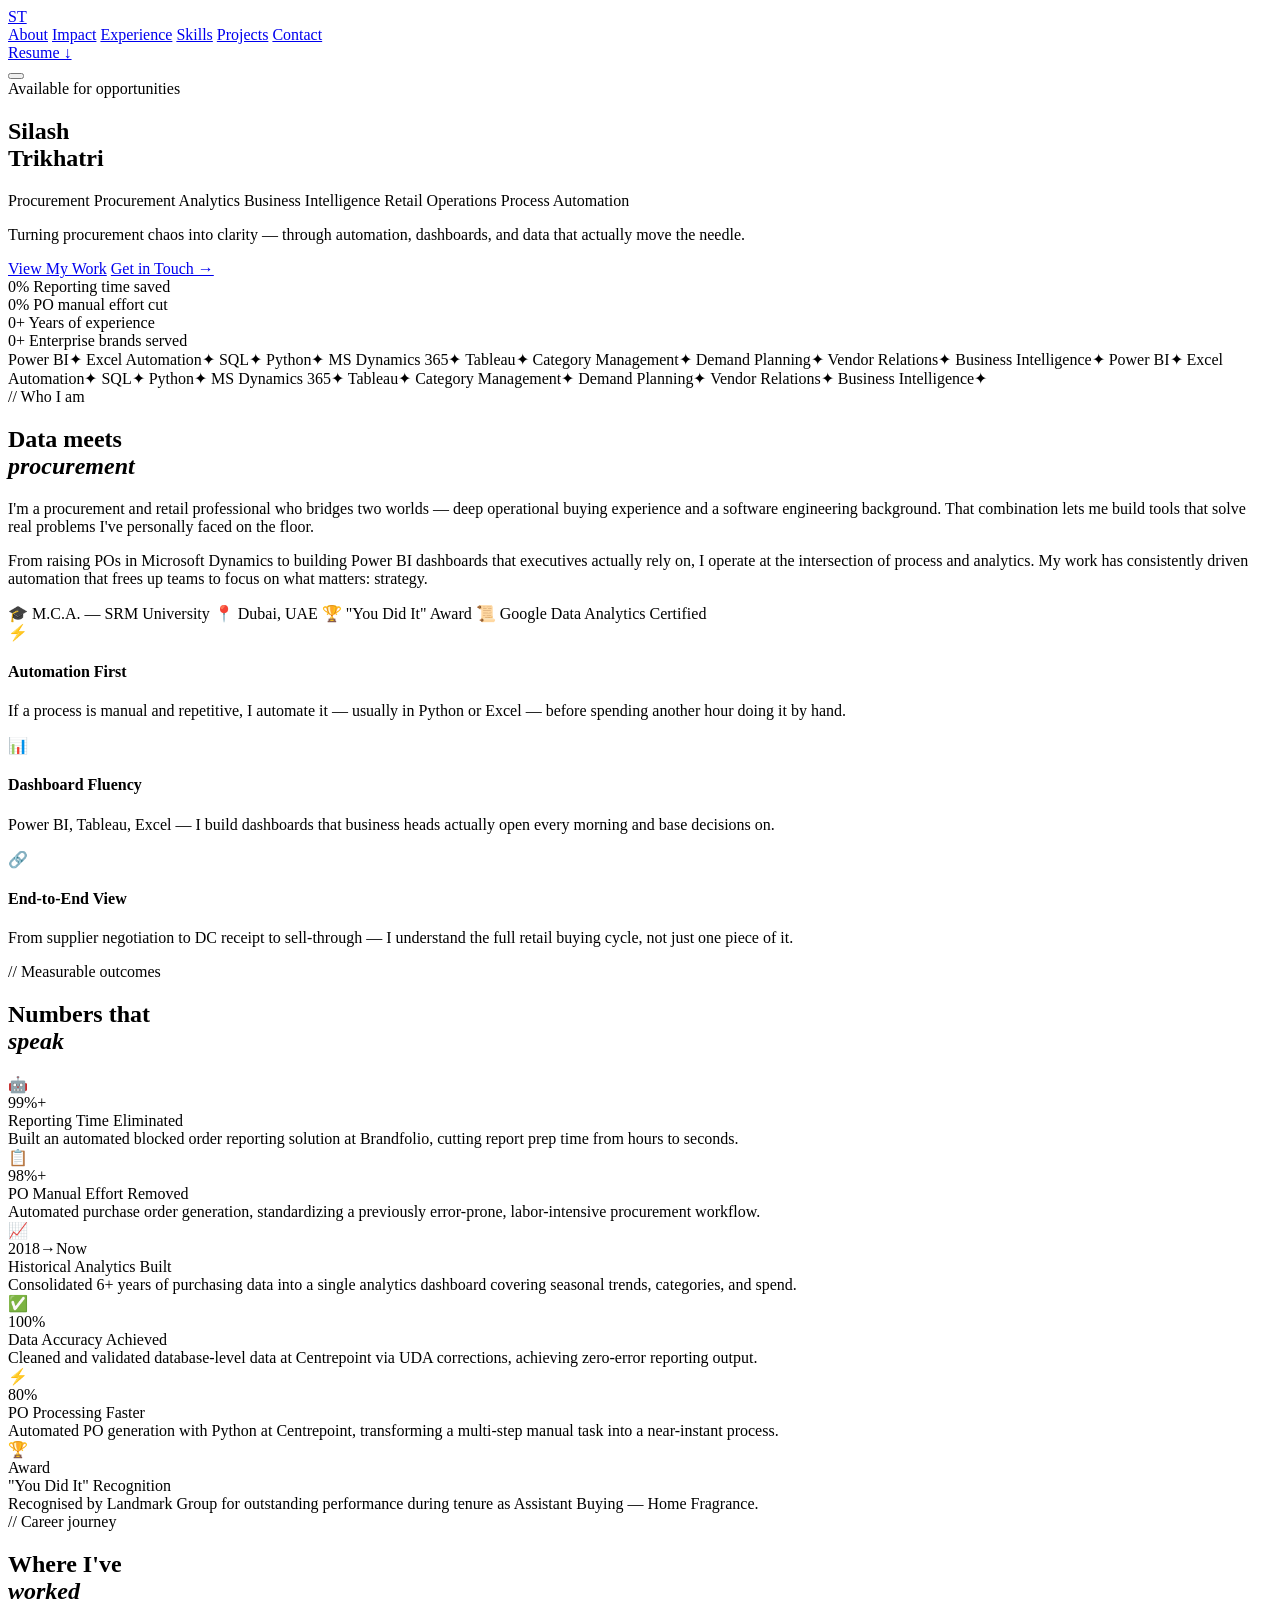
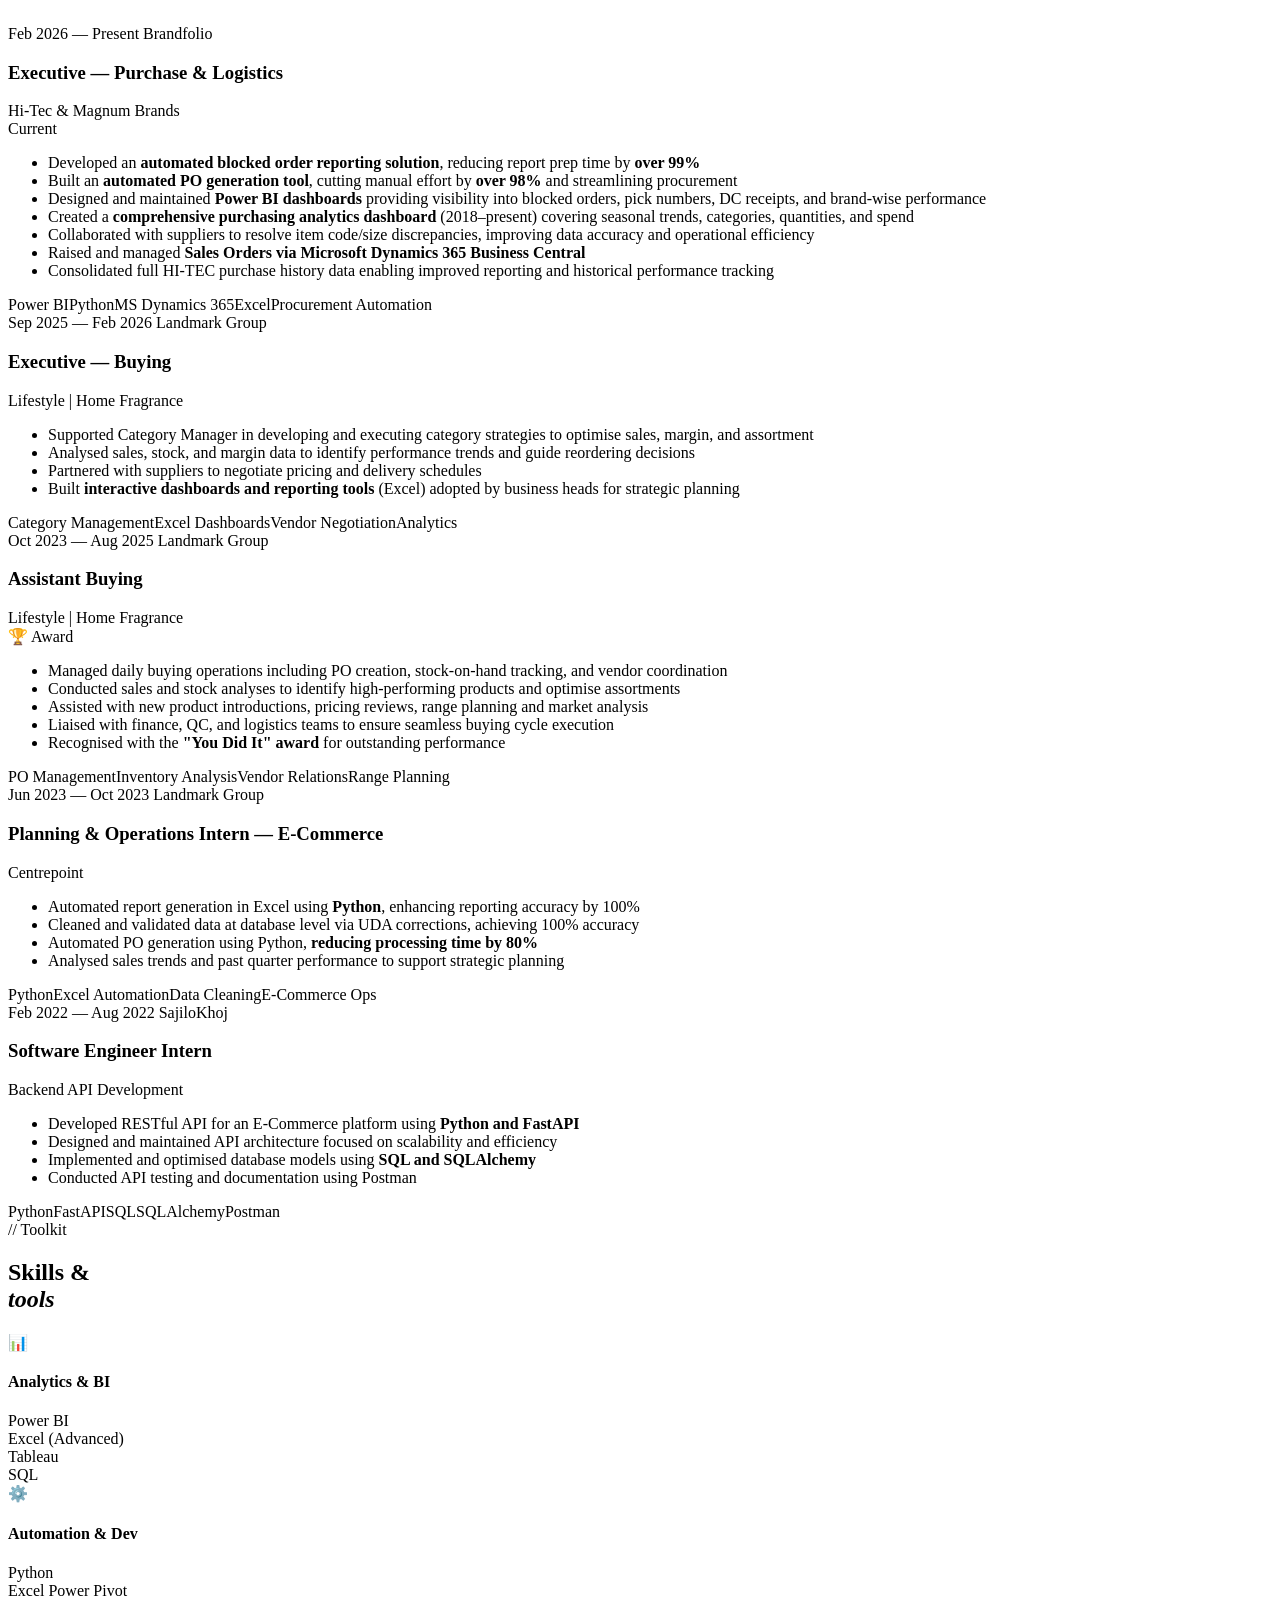
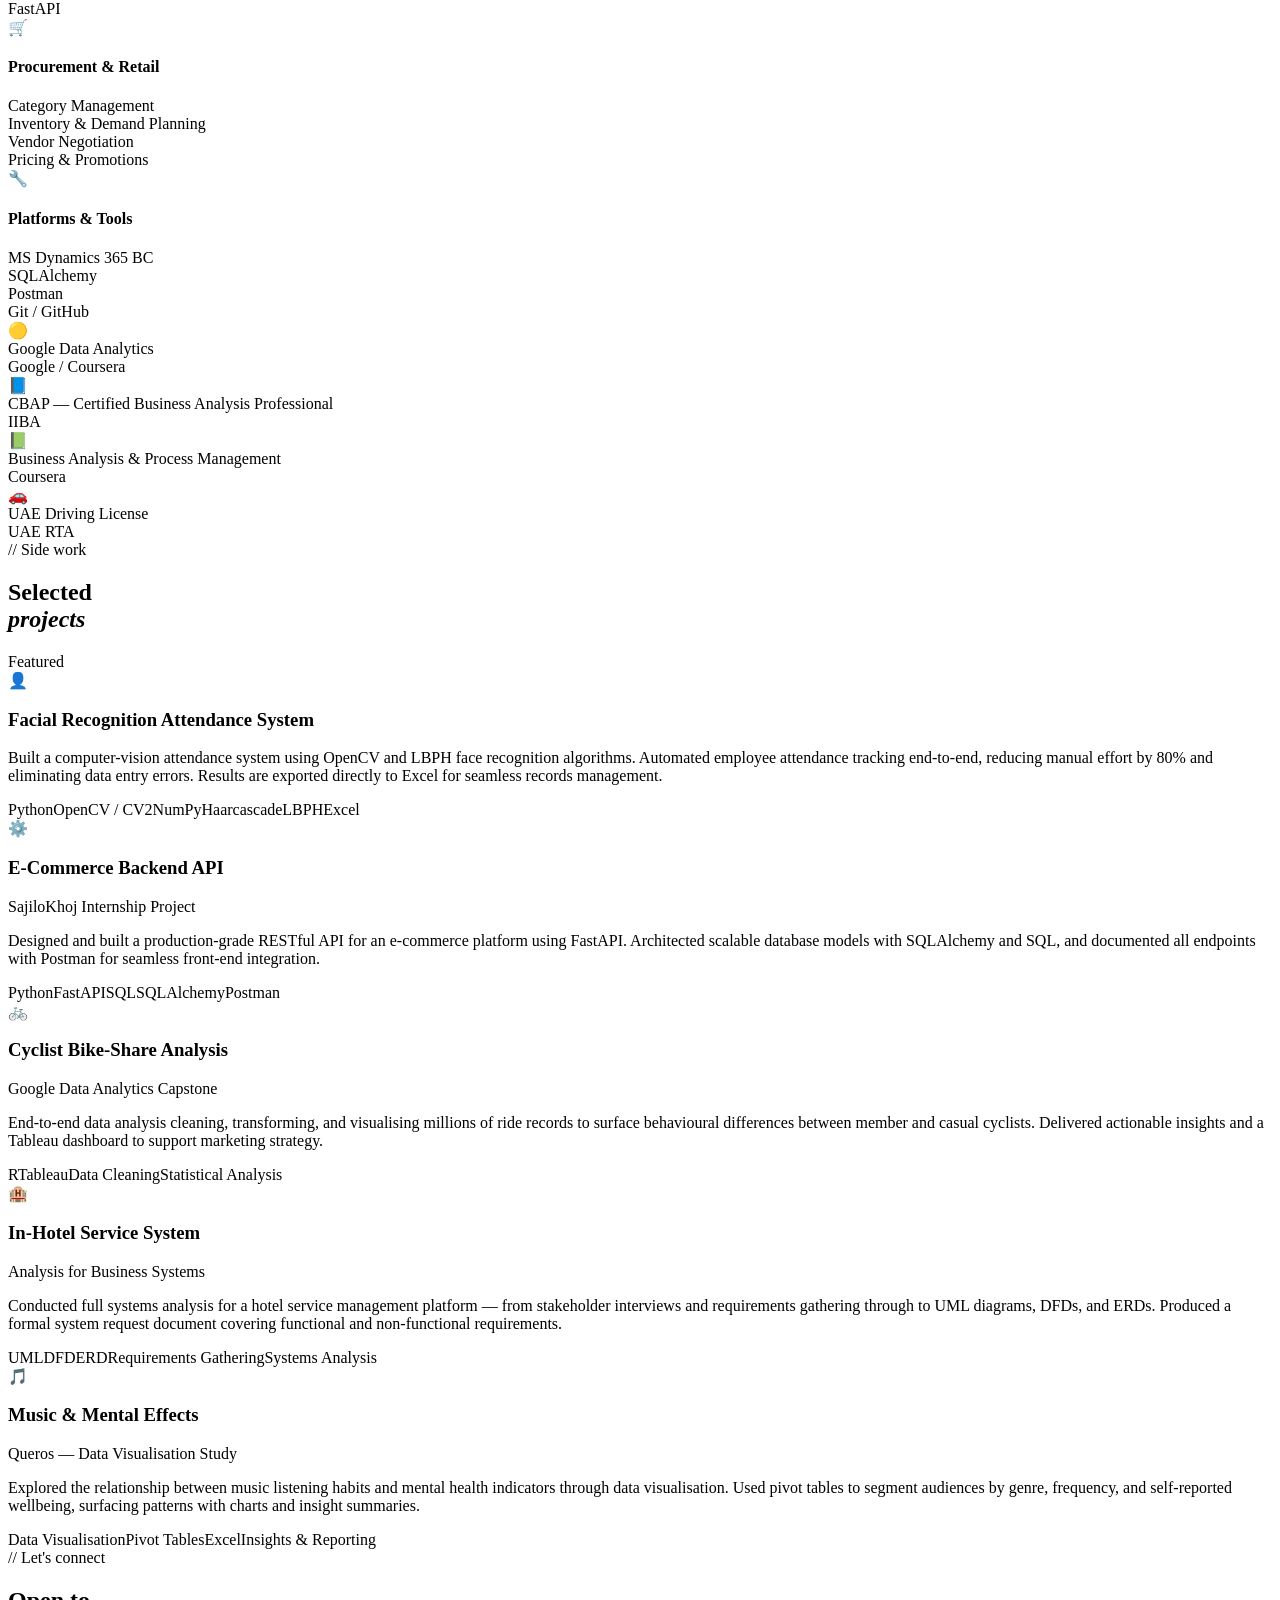
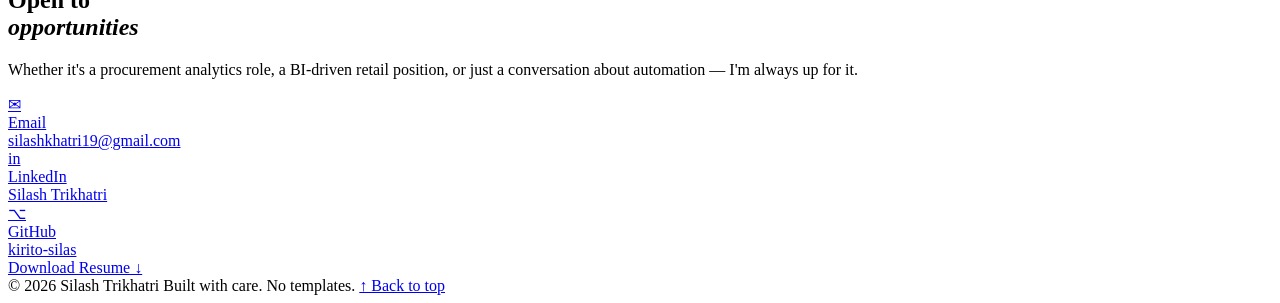
==== commit e168fdb9: "Add base tag for portfolio navigation" ====
--- a/index.html
+++ b/index.html
@@ -2,6 +2,7 @@
 <html lang="en">
 <head>
 <meta charset="UTF-8">
+<base href="/My-Portfolio/">
 <meta name="viewport" content="width=device-width, initial-scale=1.0">
 <title>Silash Trikhatri — Procurement Analytics & BI</title>
 <meta name="description" content="Portfolio of Silash Trikhatri — Procurement Analytics, Procurement, Business Intelligence, Retail Operations & Process Automation">
@@ -562,7 +563,7 @@
         Whether it's a procurement analytics role, a BI-driven retail position, or just a conversation about automation — I'm always up for it.
       </p>
       <div class="contact-links reveal">
-        <a href="mailto:your@email.com" class="contact-link email-link">
+        <a href="mailto:silashkhatri19@gmail.com" class="contact-link email-link">
           <span class="cl-icon">✉</span>
           <div>
             <div class="cl-label">Email</div>
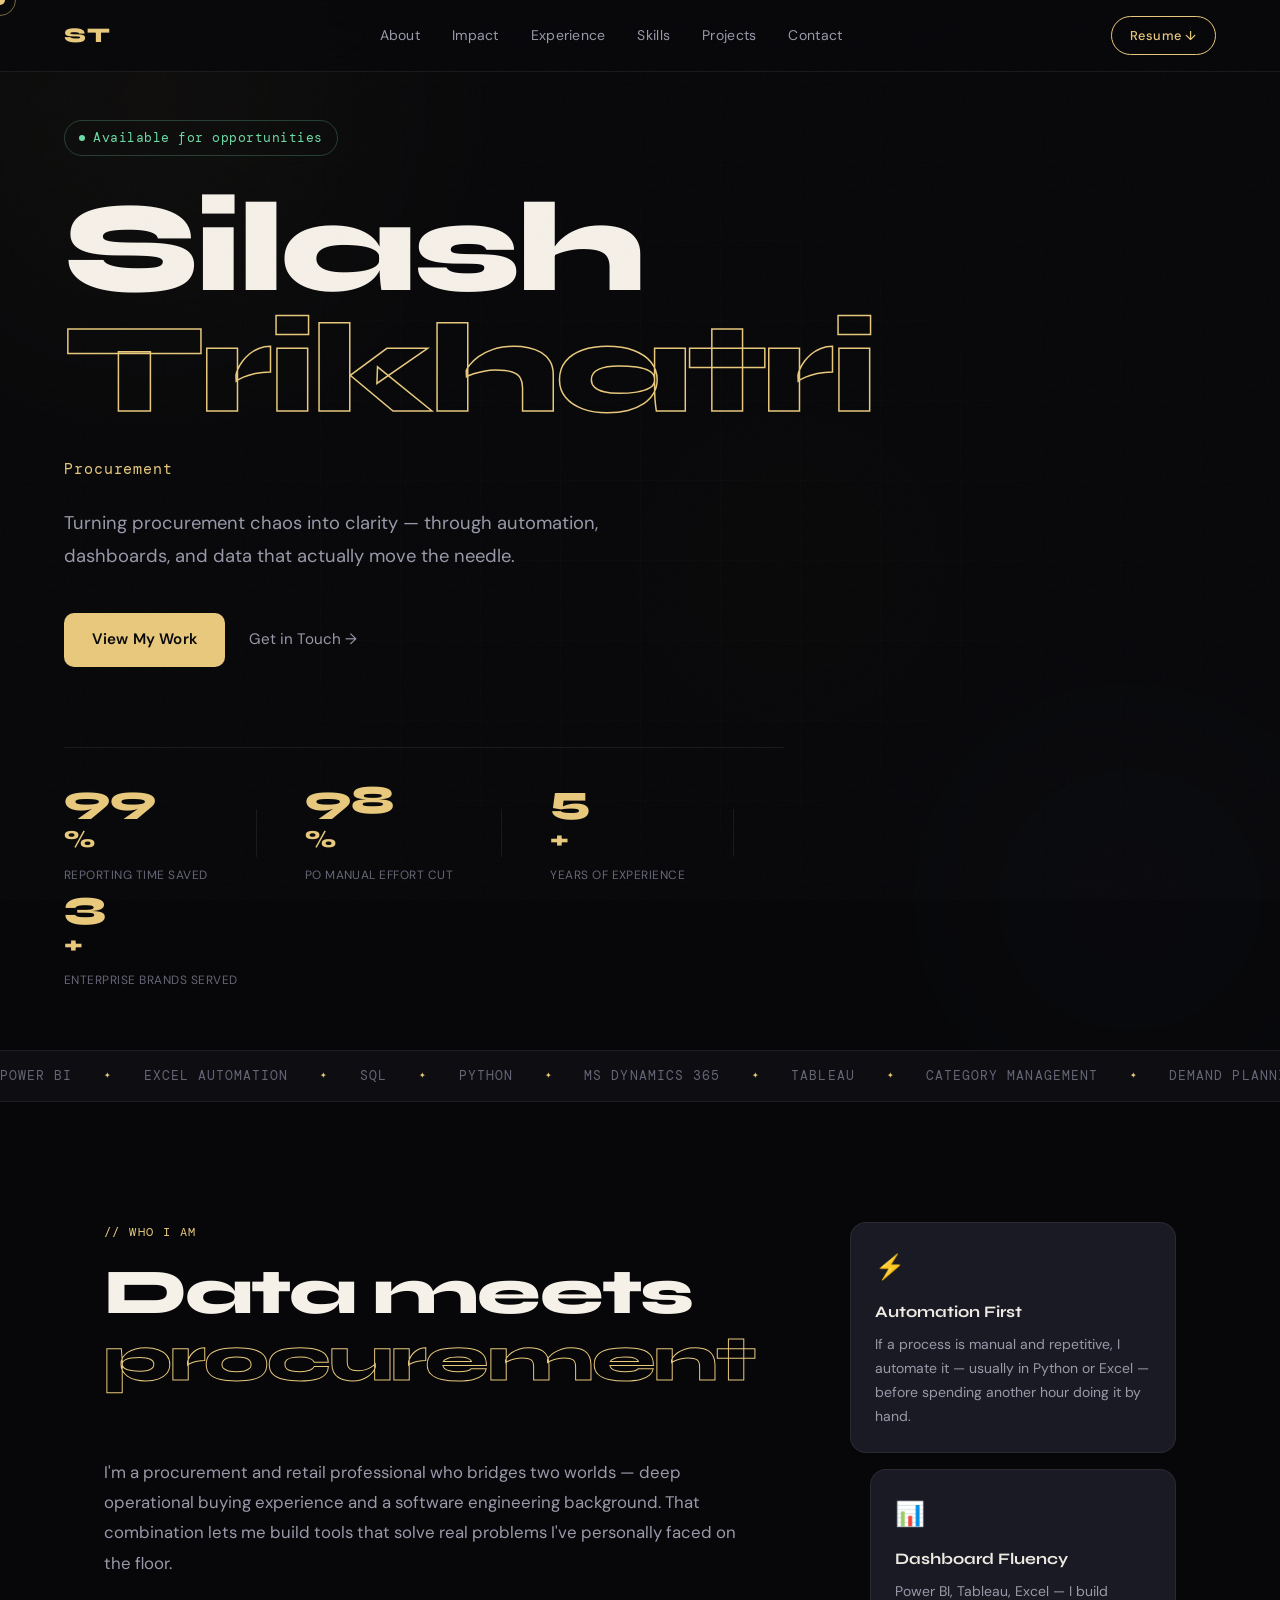
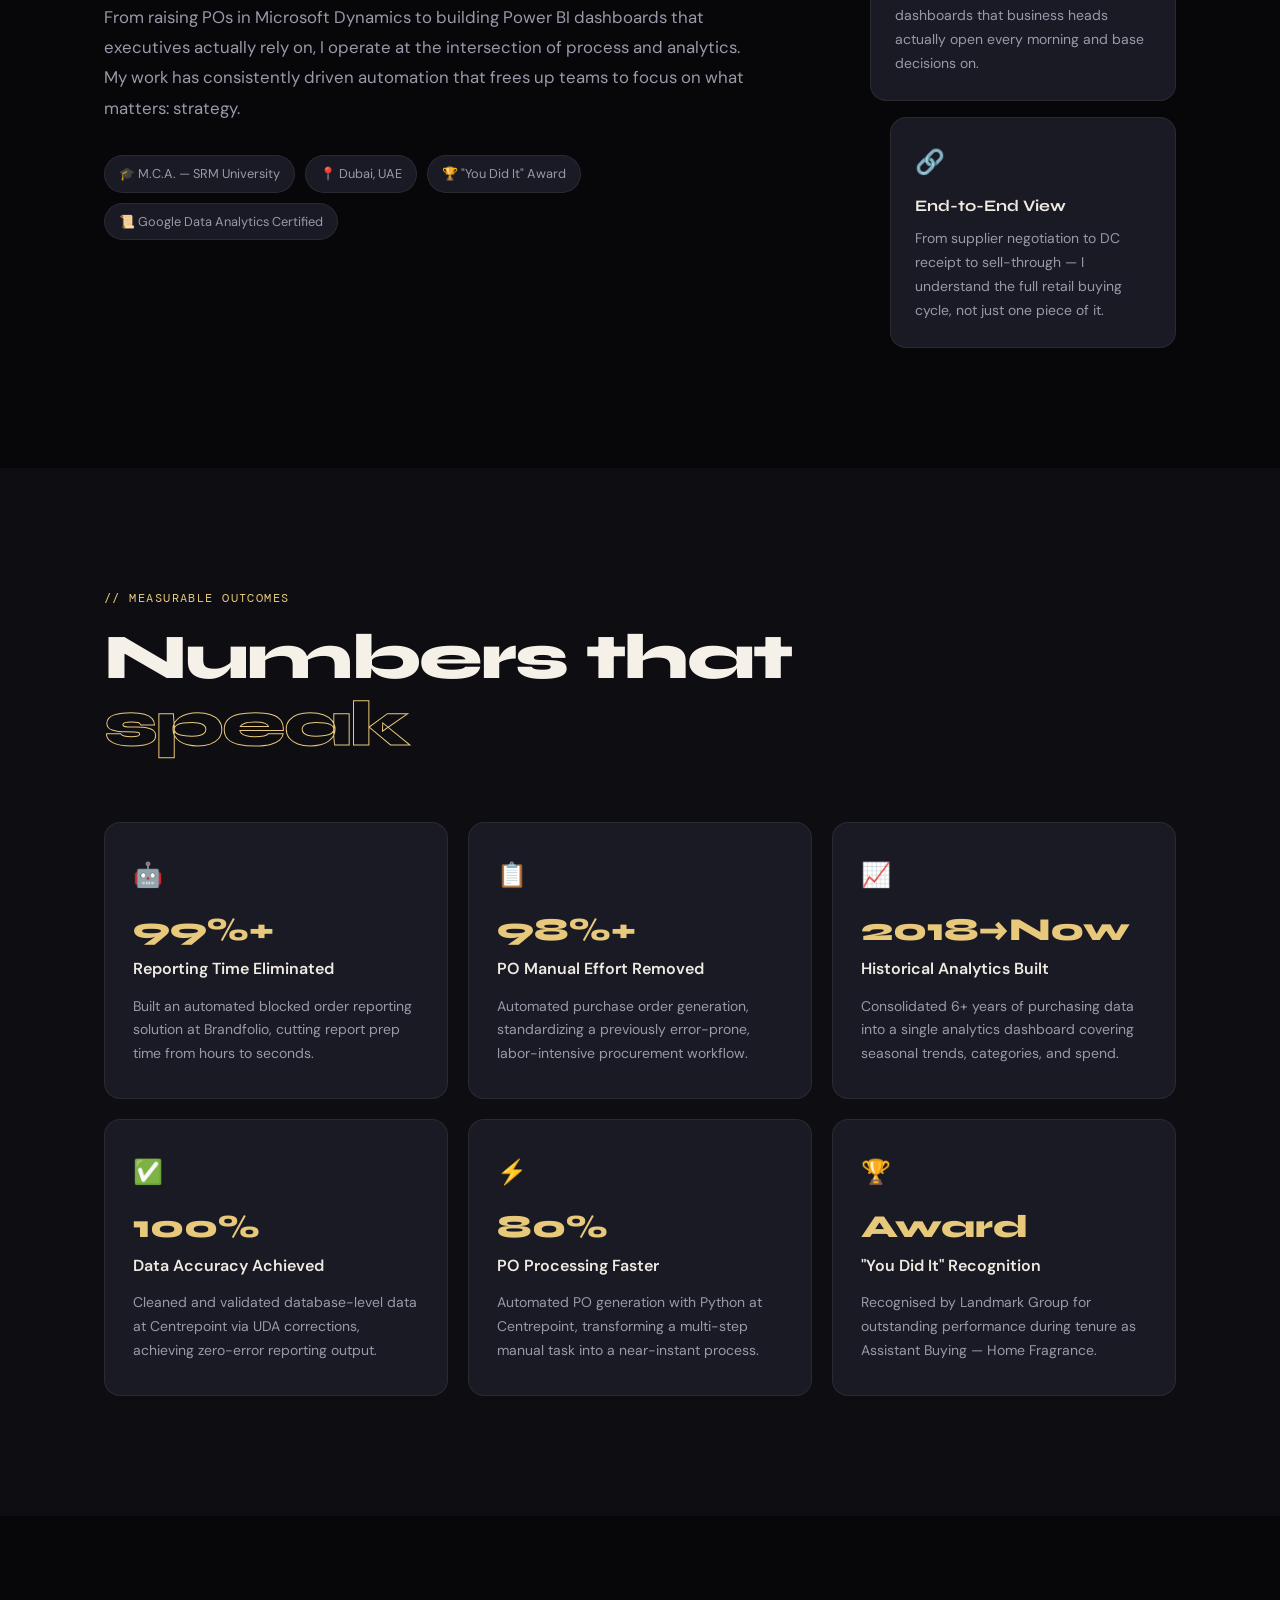
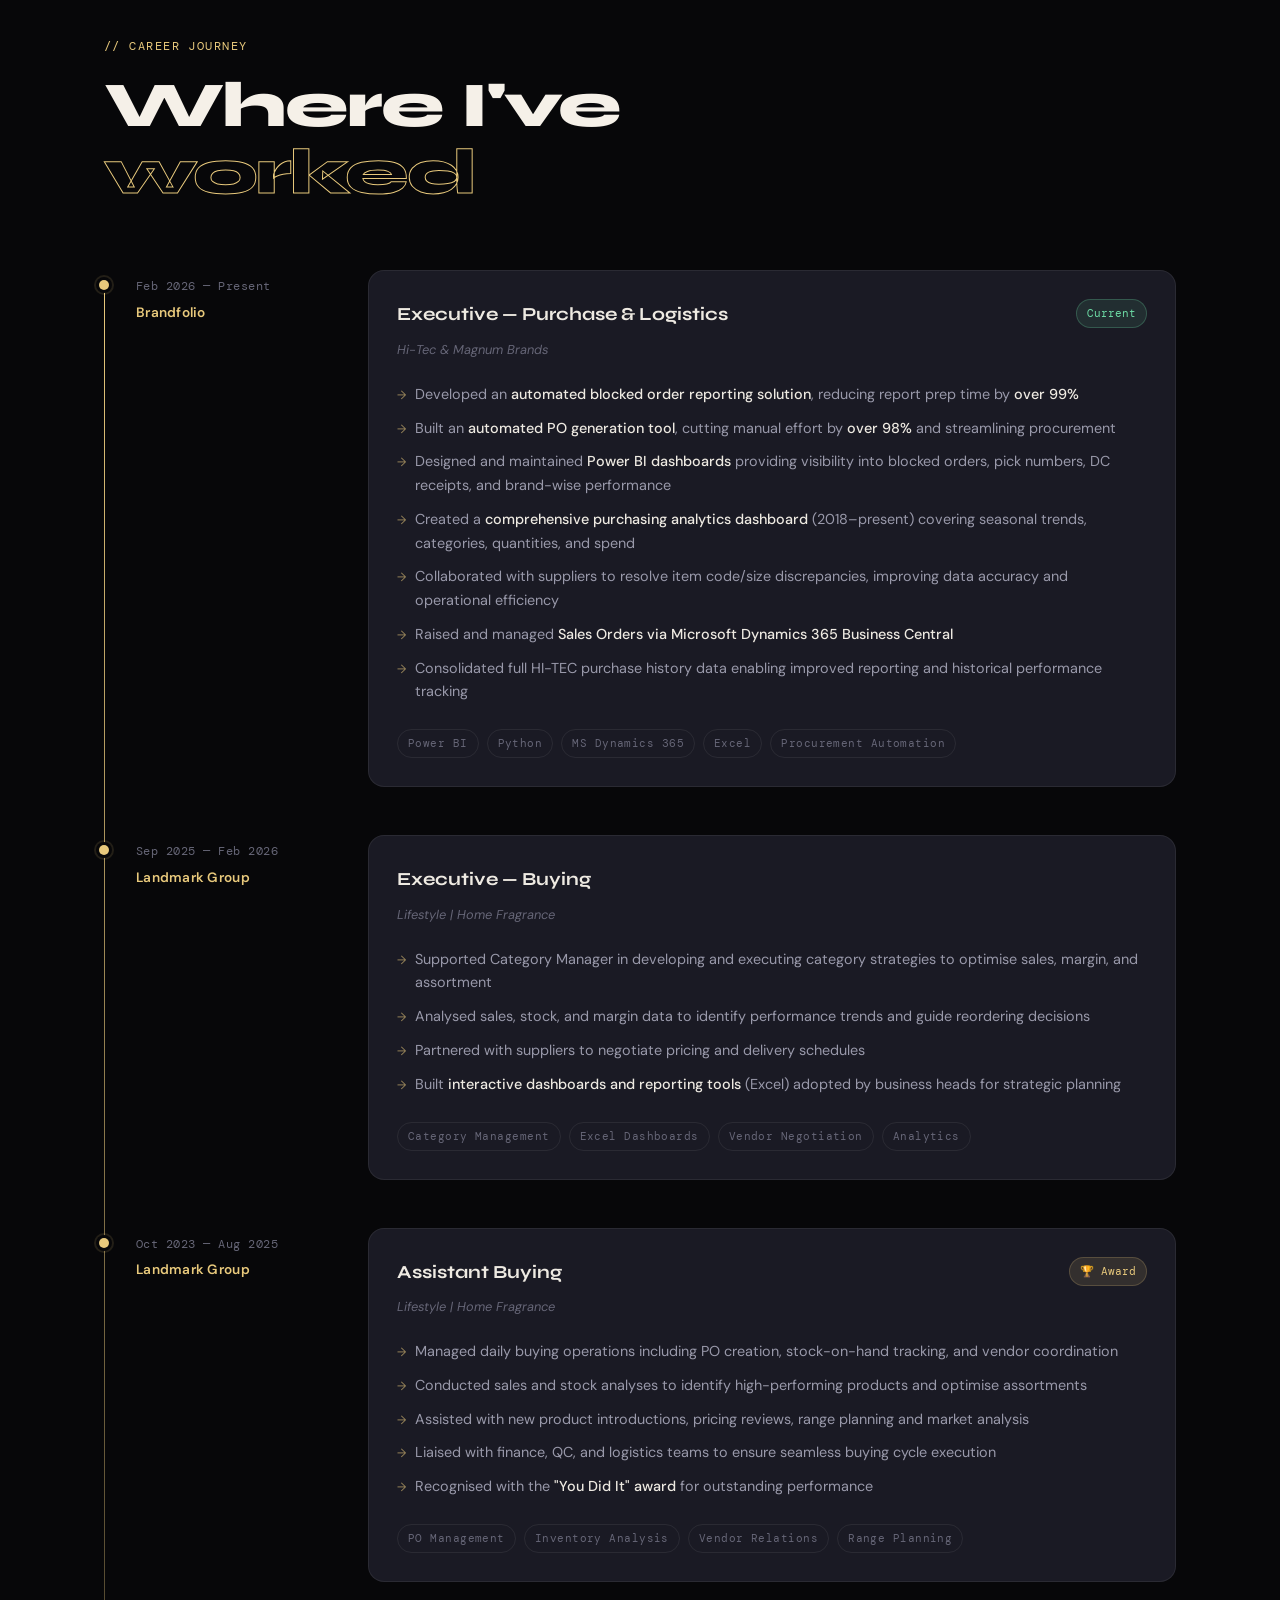
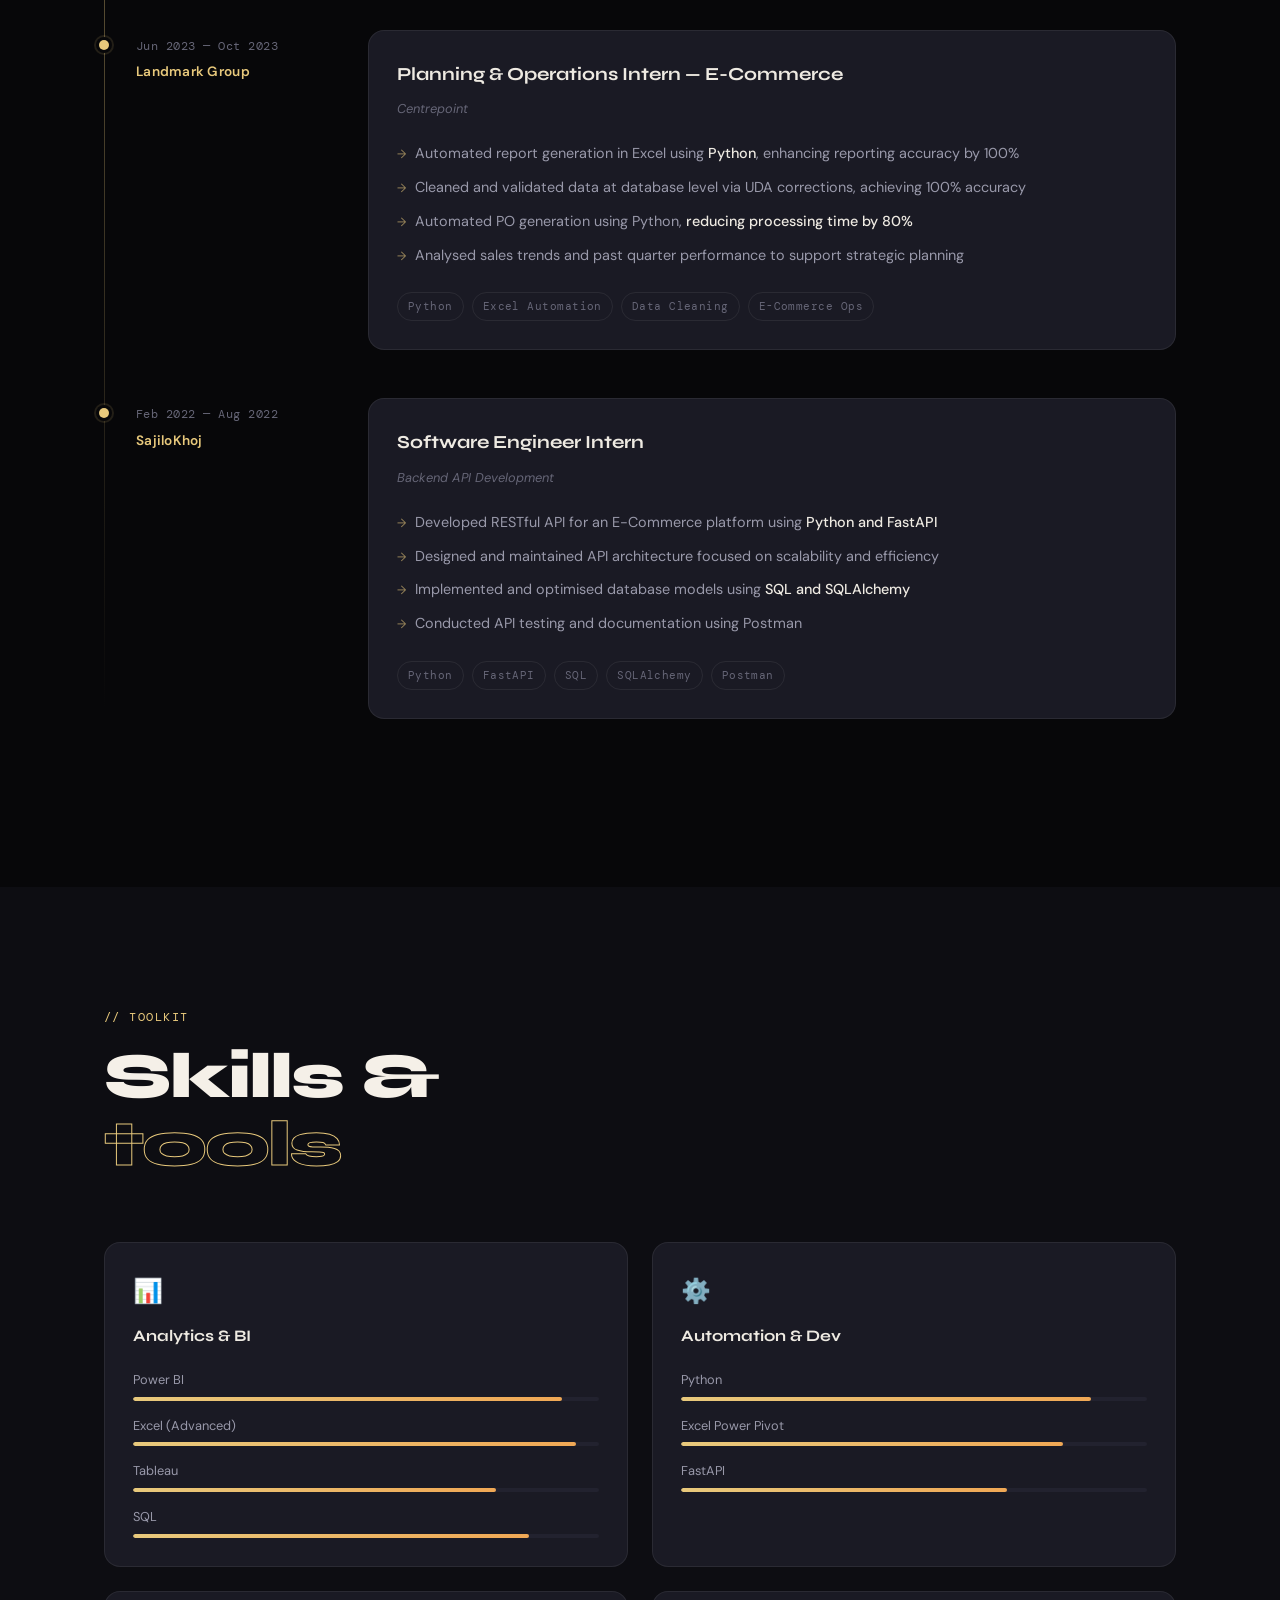
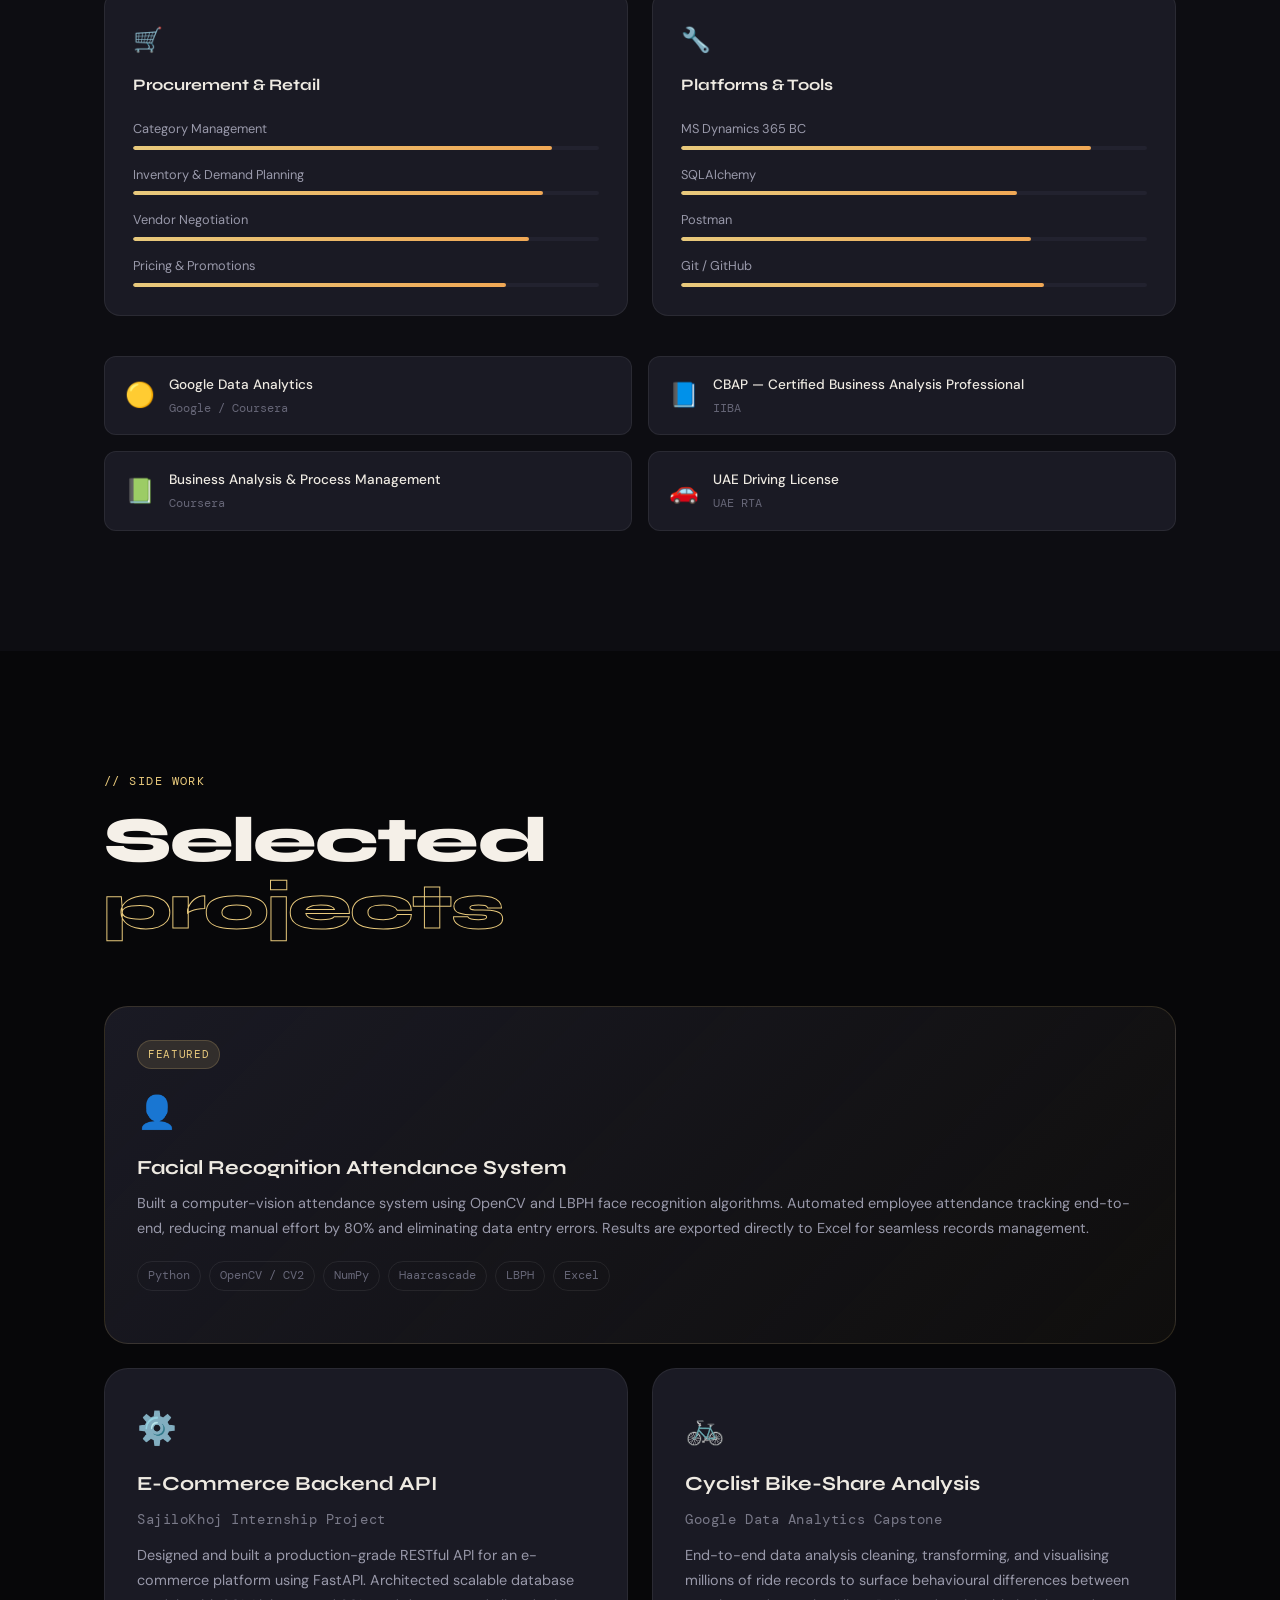
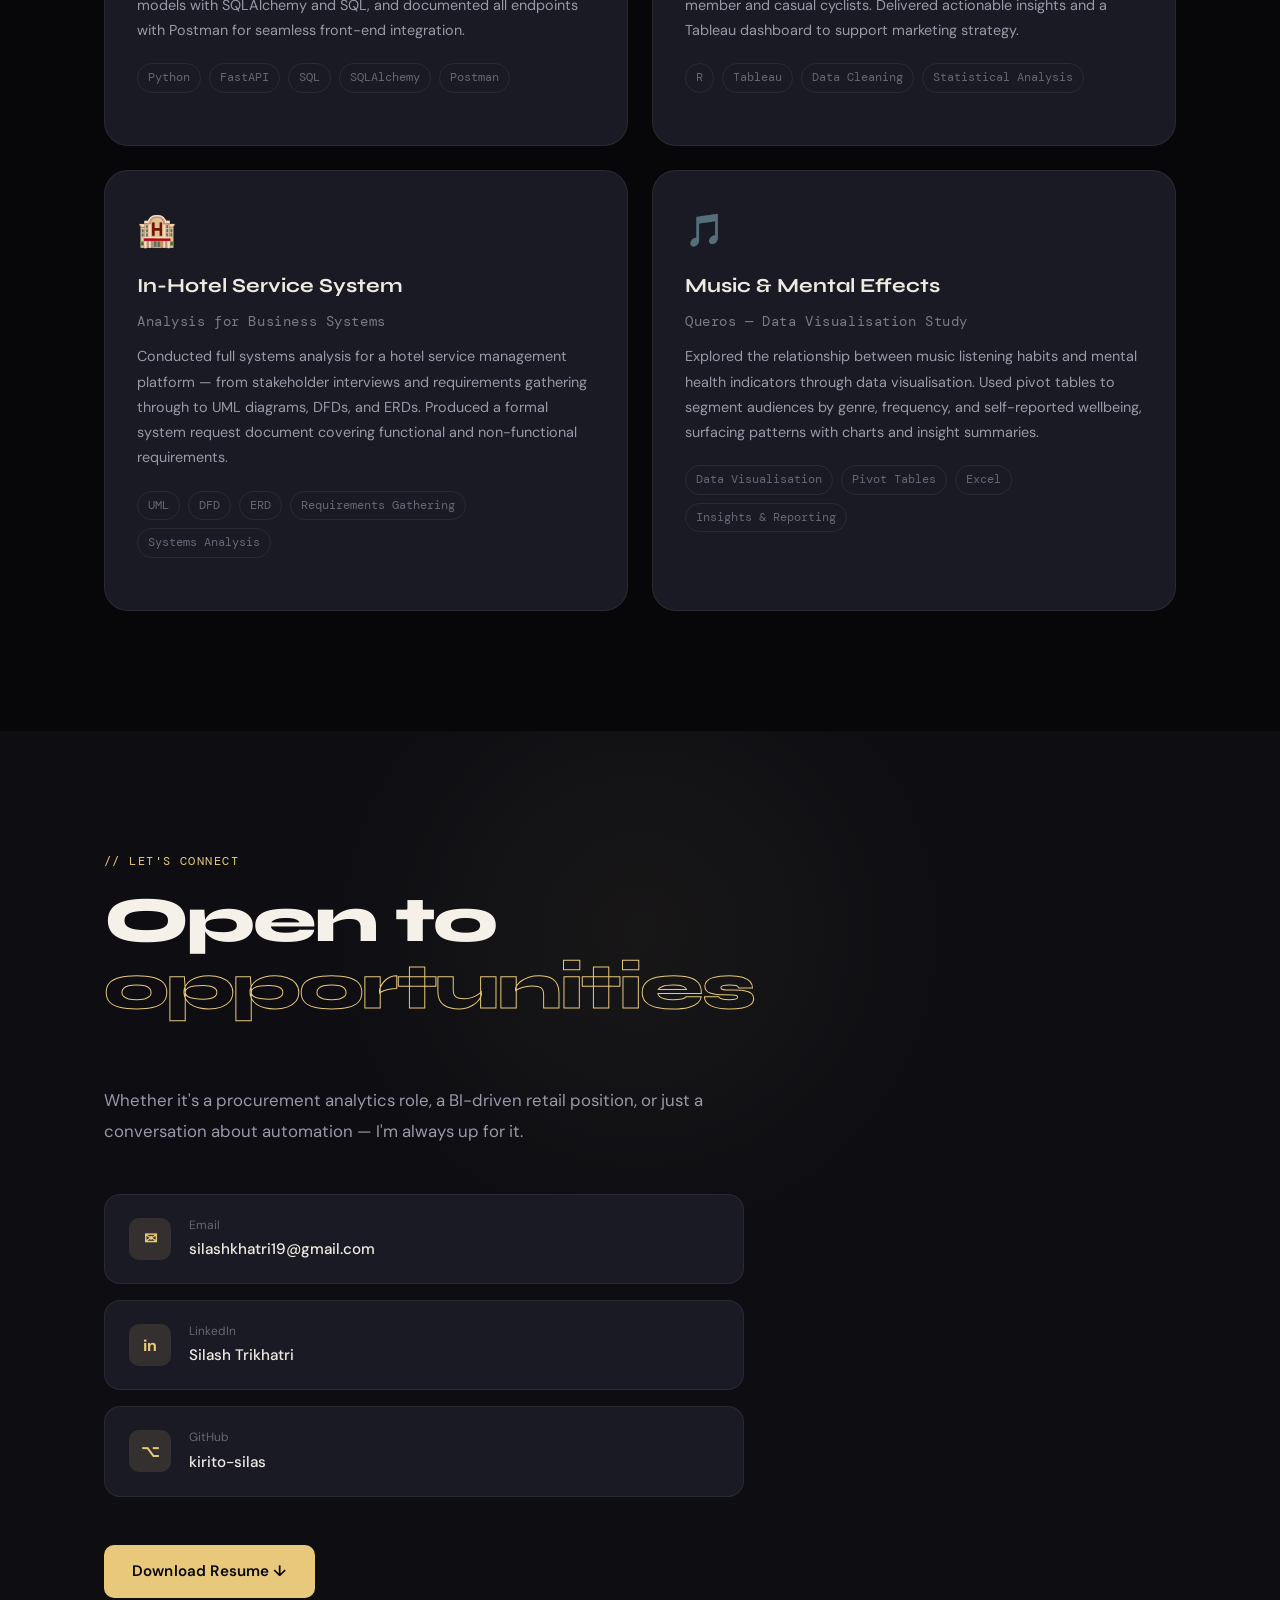
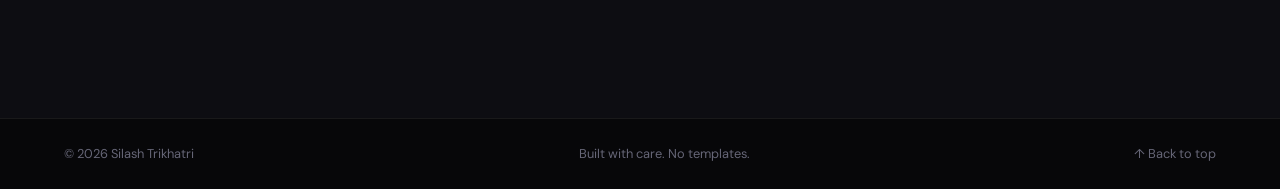
==== commit 4b6d27cb: "Change resume link to GitHub raw URL Updated resume link to point to GitHub raw file." ====
--- a/index.html
+++ b/index.html
@@ -2,7 +2,7 @@
 <html lang="en">
 <head>
 <meta charset="UTF-8">
-<base href="/My-Portfolio/">
+
 <meta name="viewport" content="width=device-width, initial-scale=1.0">
 <title>Silash Trikhatri — Procurement Analytics & BI</title>
 <meta name="description" content="Portfolio of Silash Trikhatri — Procurement Analytics, Procurement, Business Intelligence, Retail Operations & Process Automation">
@@ -32,7 +32,7 @@
     <a href="#contact">Contact</a>
   </div>
   <div class="nav-cta">
-    <a href="assets/resume/resume.pdf" class="btn-pill" download>Resume ↓</a>
+    <a href="https://raw.githubusercontent.com/kirito-silas/My-Portfolio/main/assets/resume/resume.pdf" download="Silash_Trikhatri_Resume.pdf" class="btn-pill">Resume ↓</a>
   </div>
   <button class="hamburger" id="hamburger" aria-label="Menu">
     <span></span><span></span><span></span>
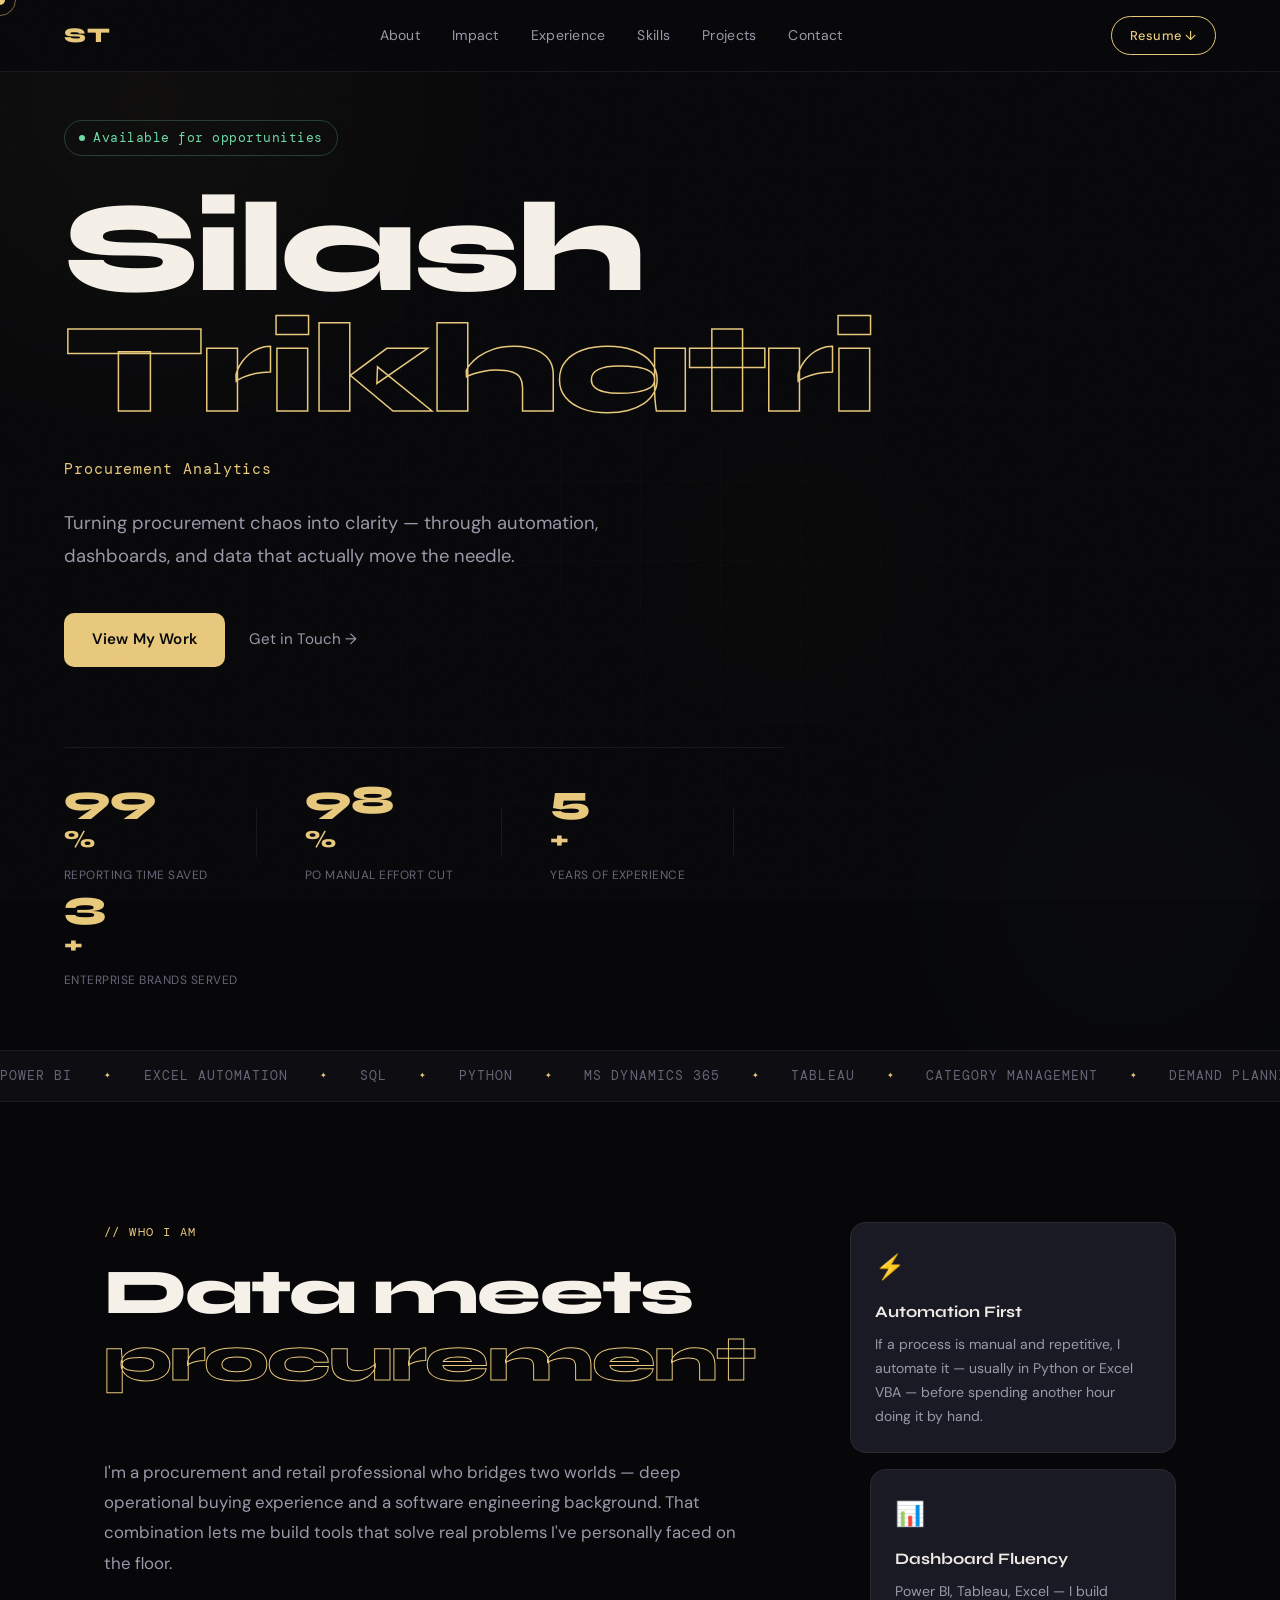
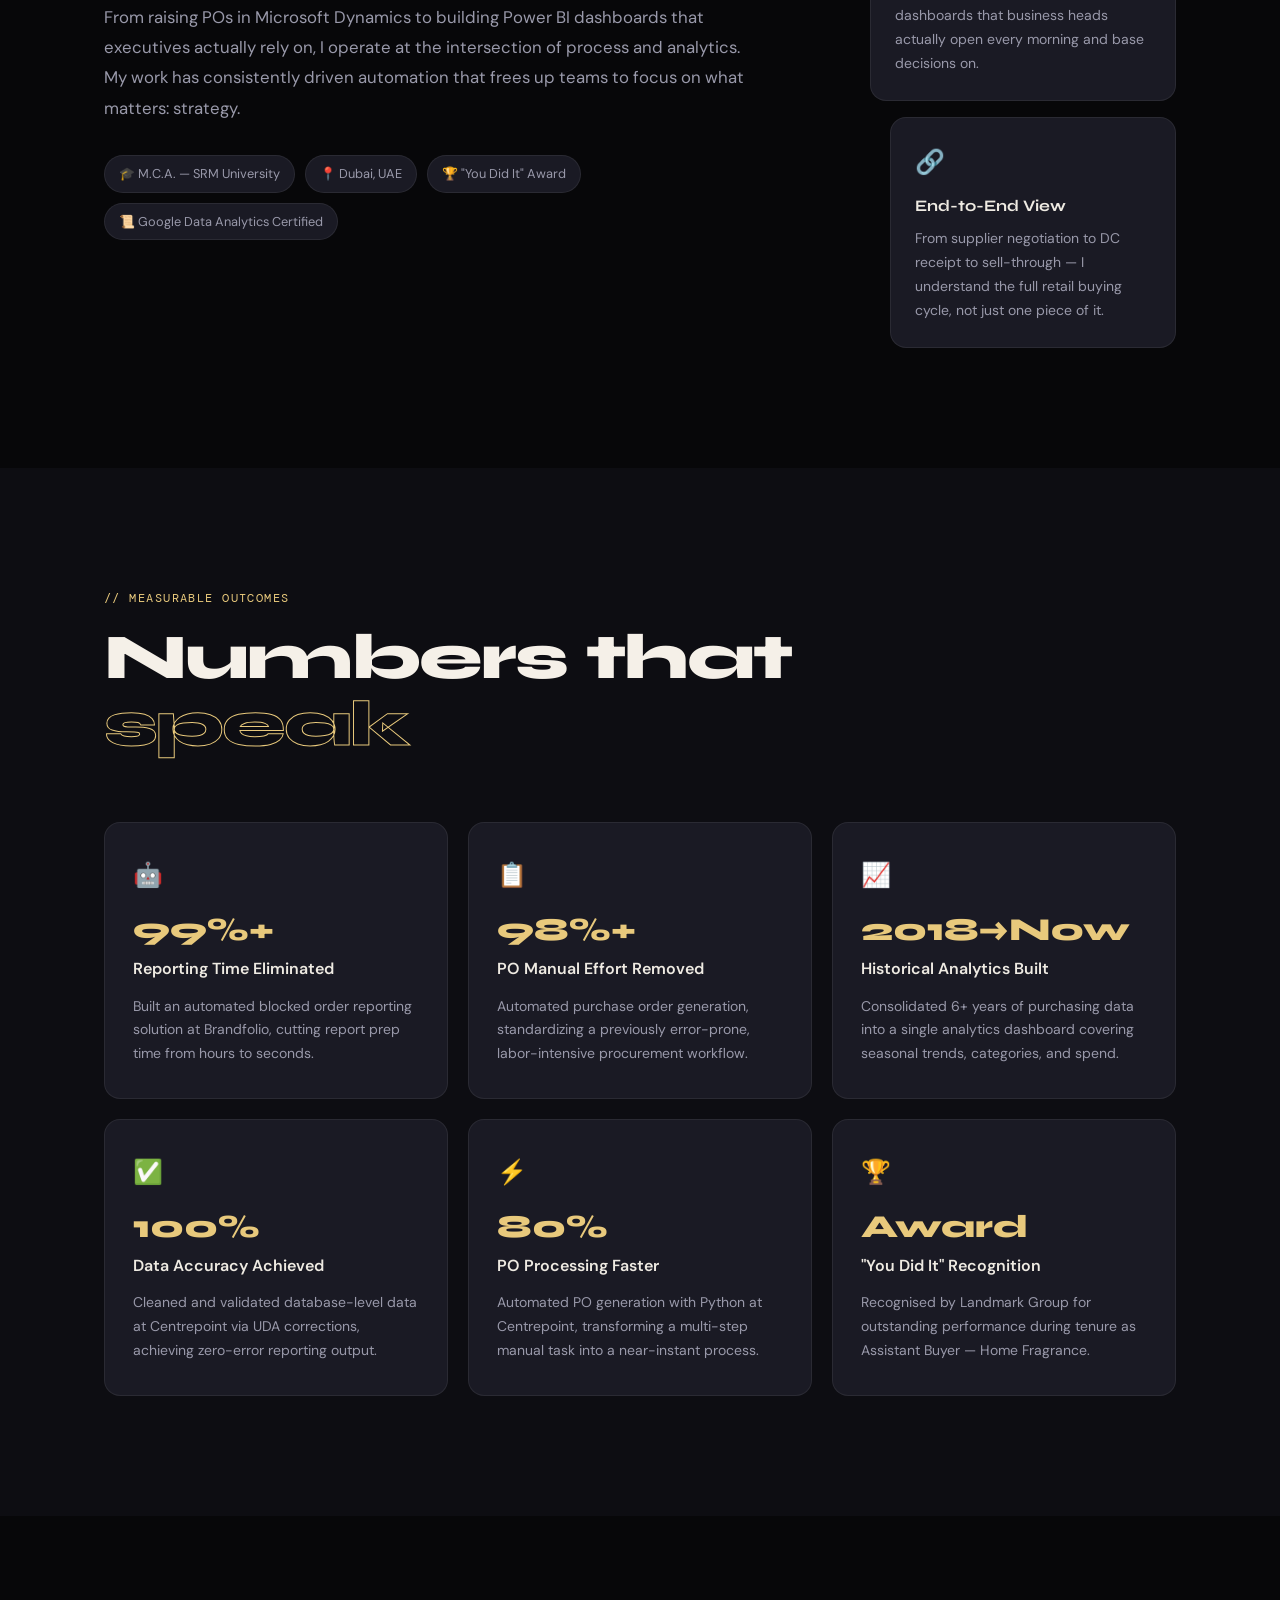
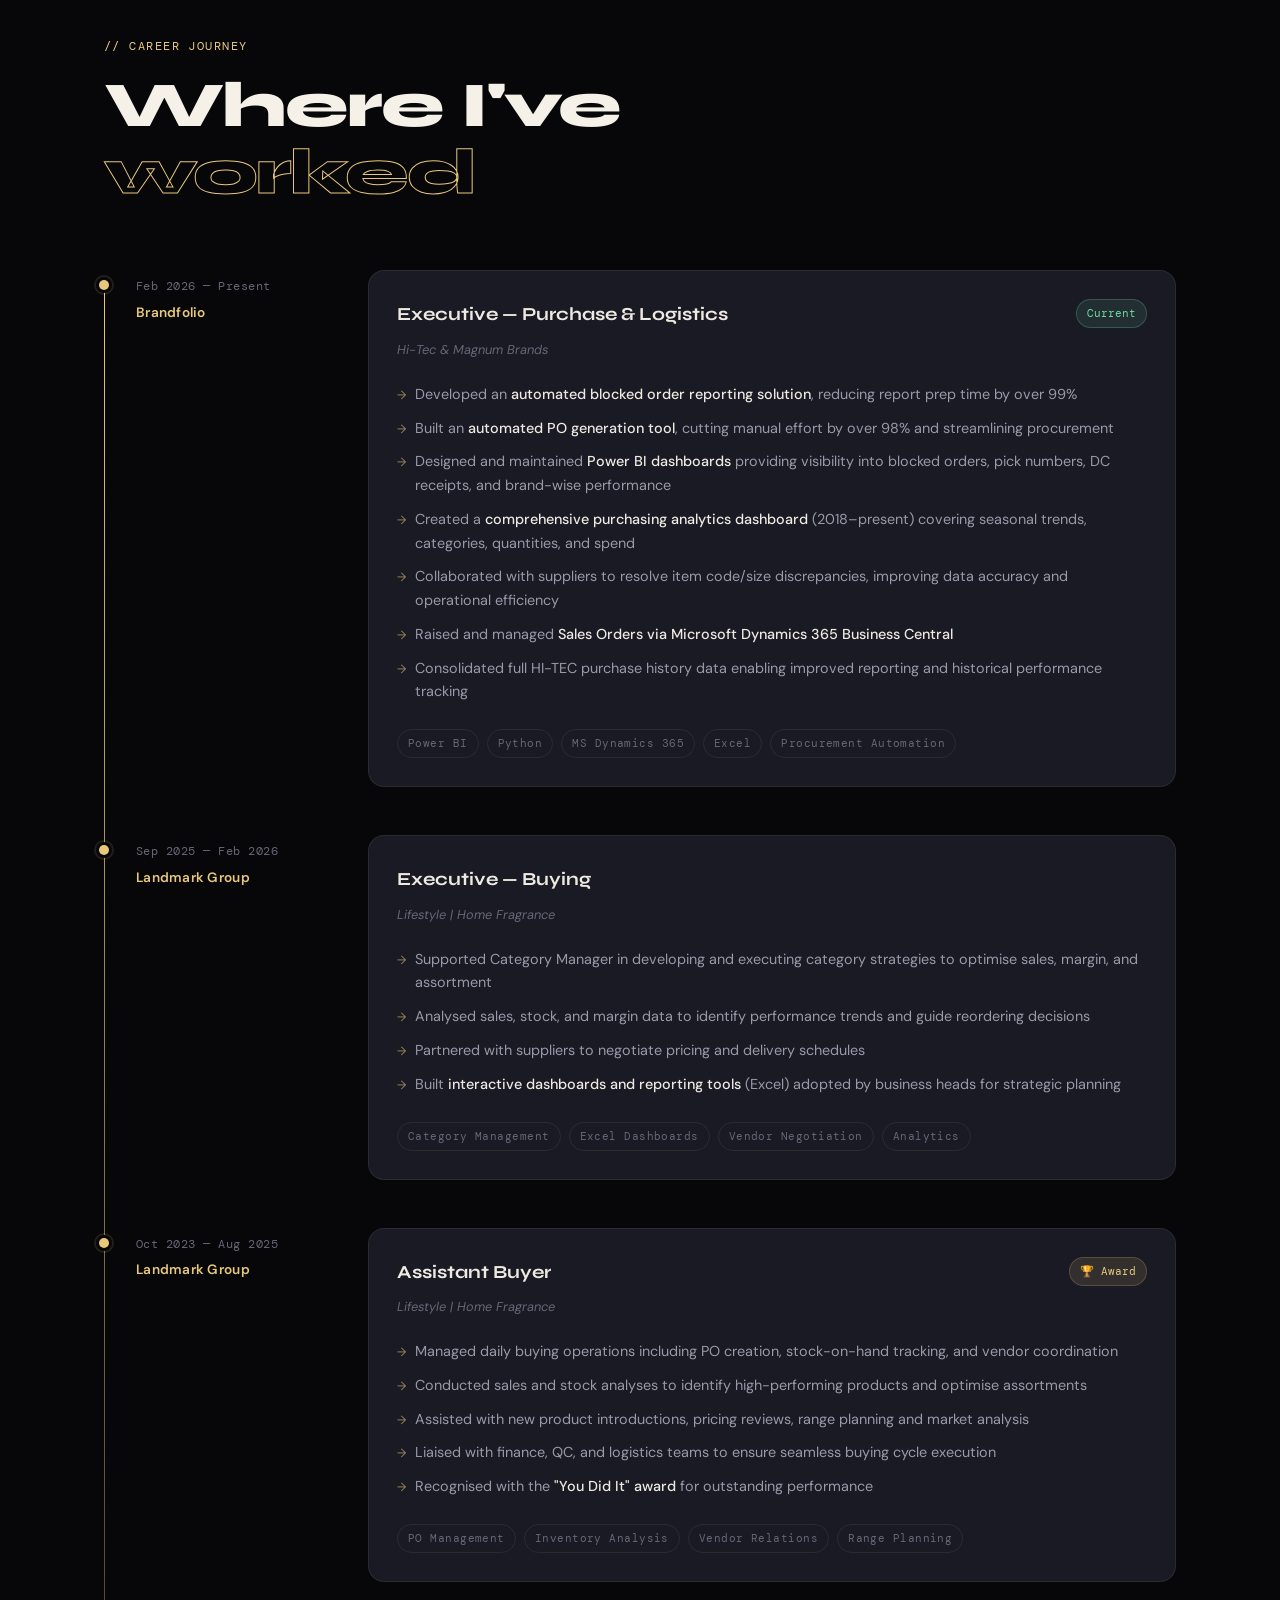
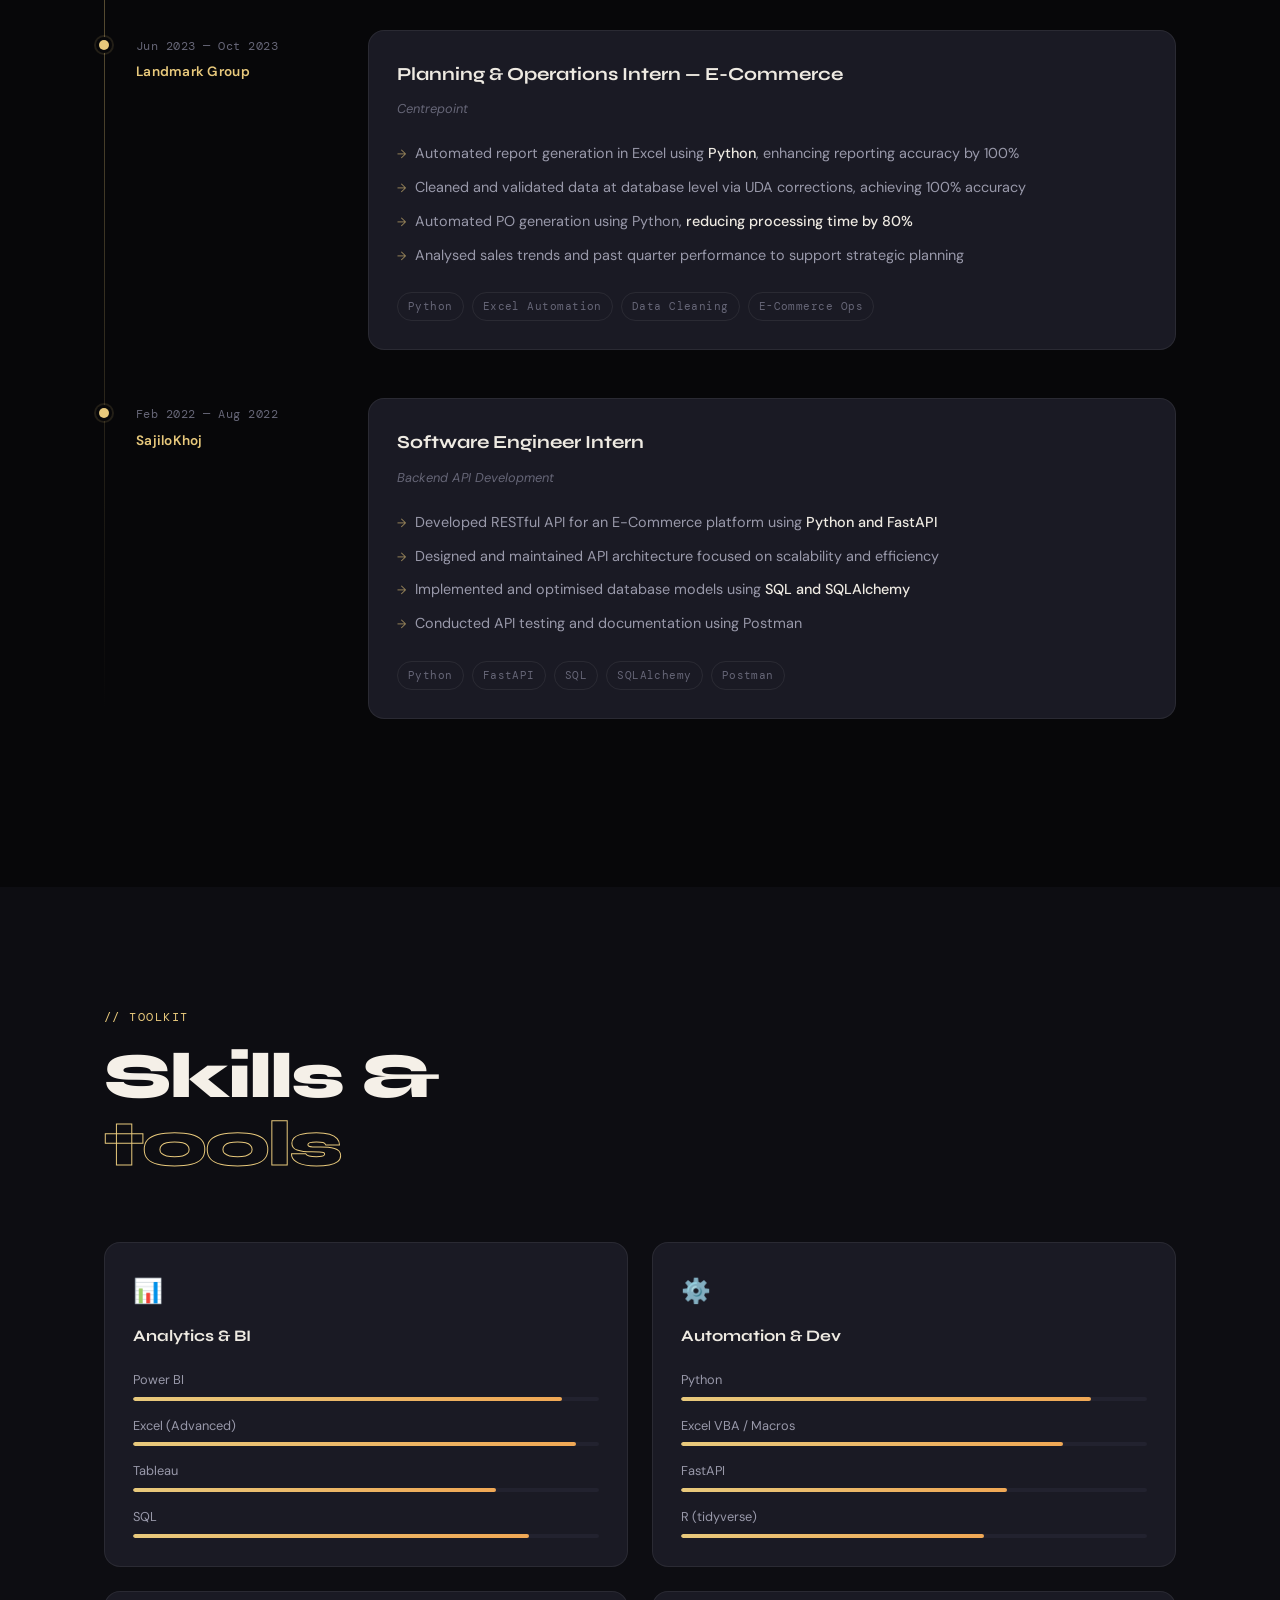
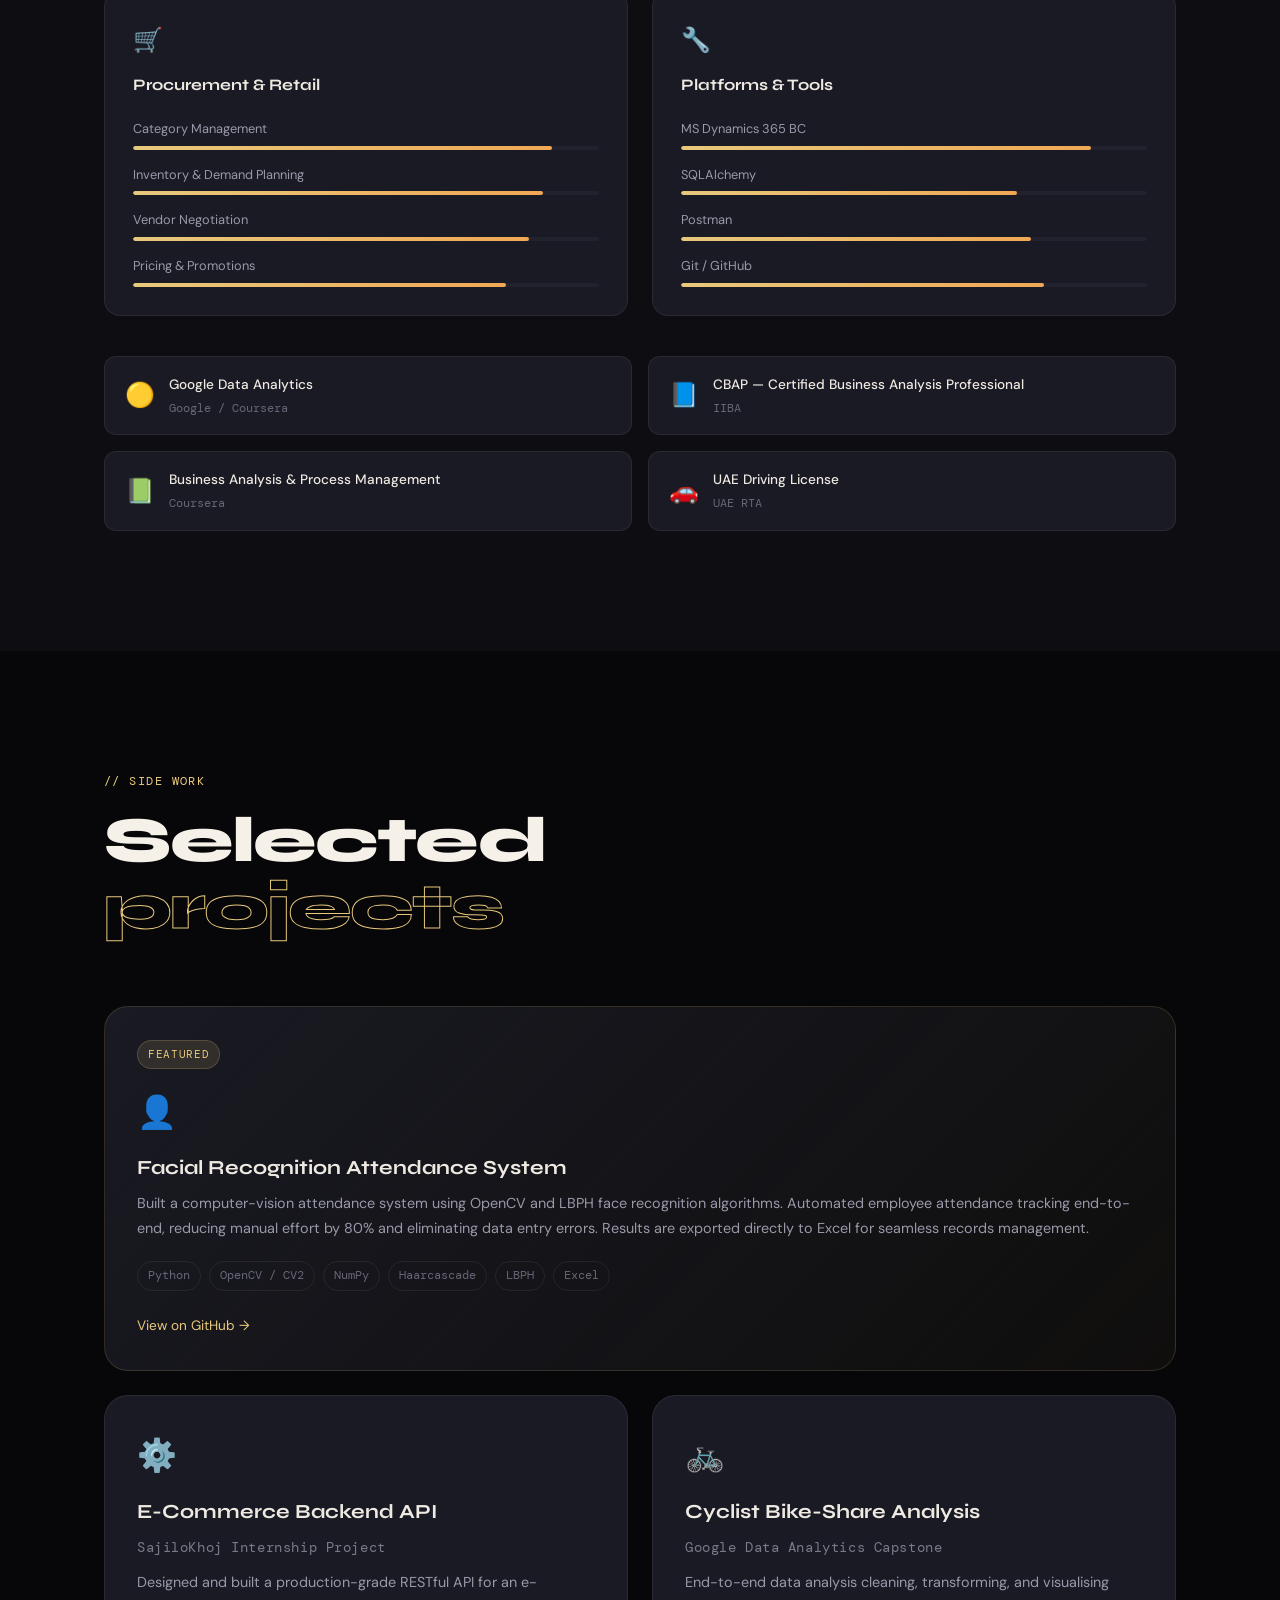
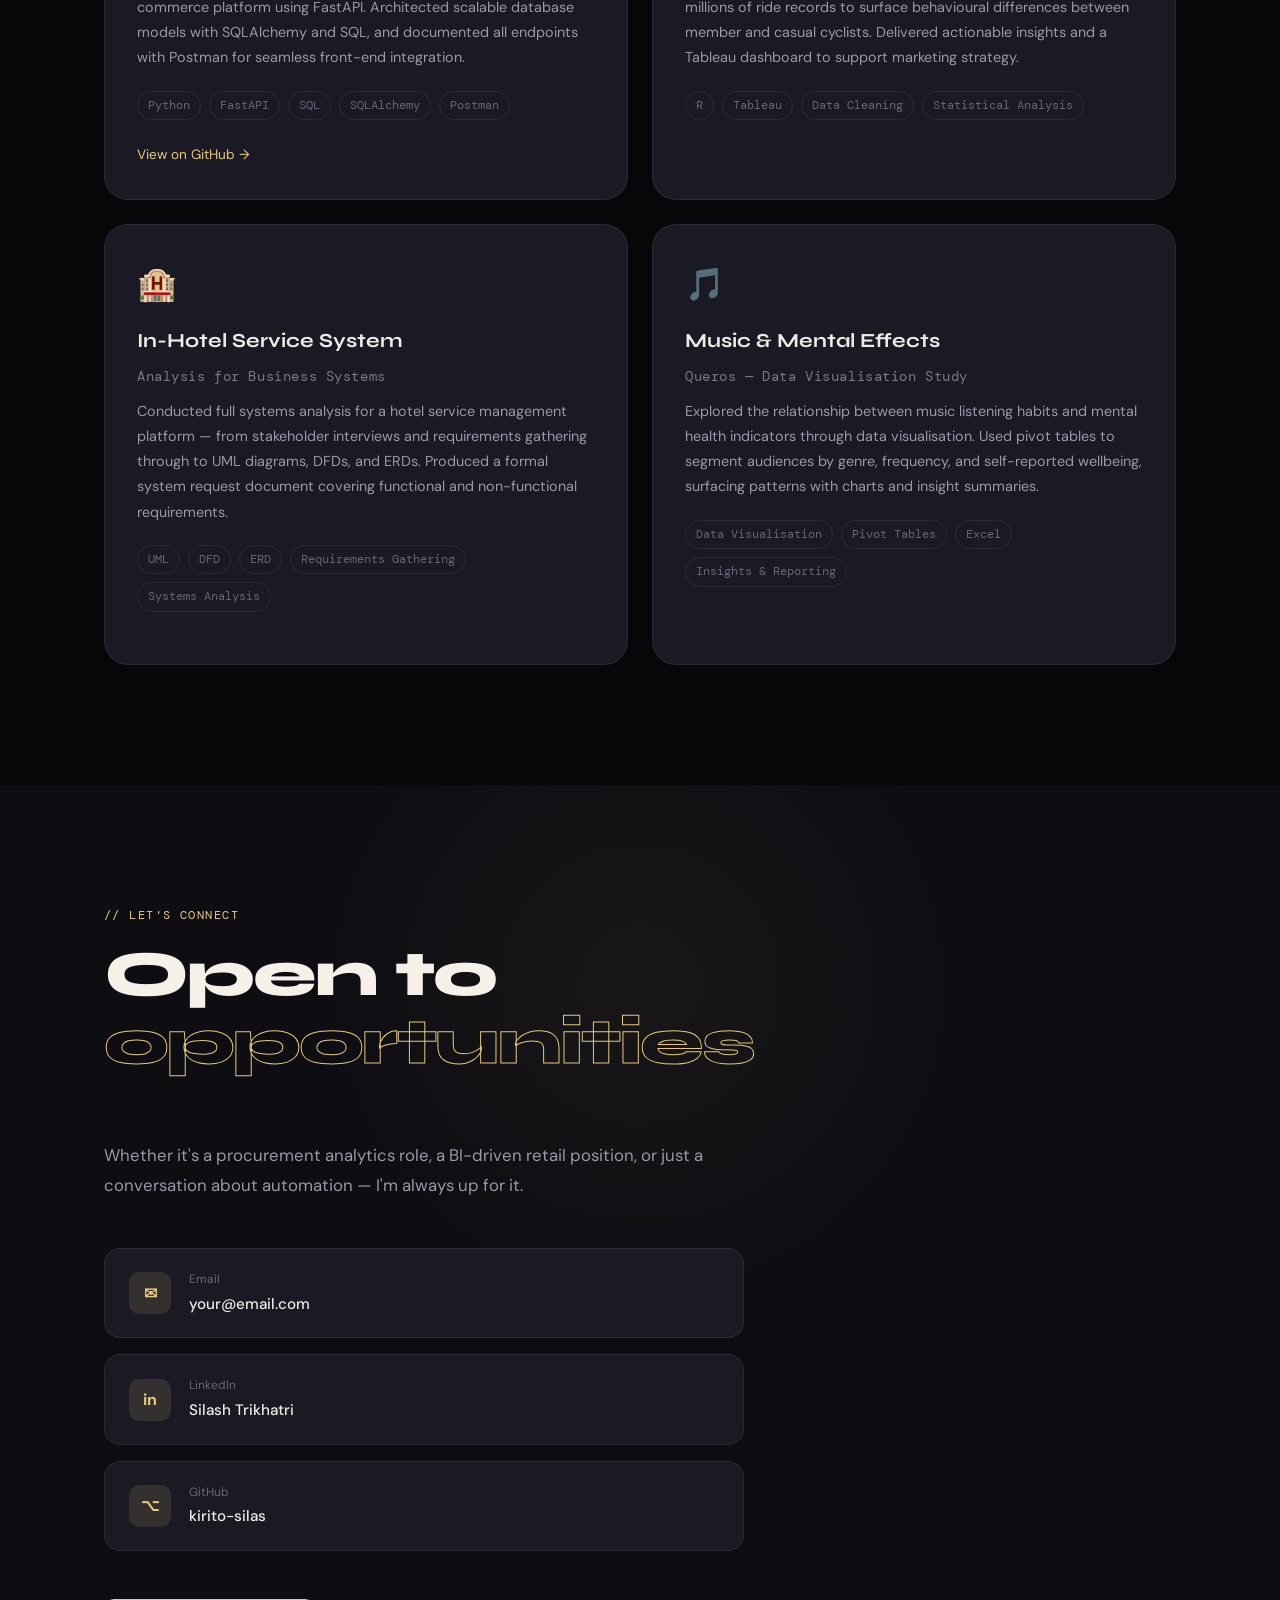
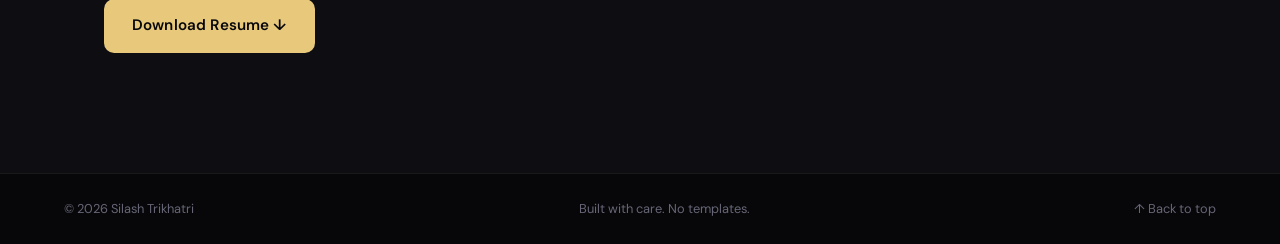
==== commit d5d823d3: "Add files via upload INDEX FILE" ====
--- a/index.html
+++ b/index.html
@@ -2,10 +2,9 @@
 <html lang="en">
 <head>
 <meta charset="UTF-8">
-
 <meta name="viewport" content="width=device-width, initial-scale=1.0">
 <title>Silash Trikhatri — Procurement Analytics & BI</title>
-<meta name="description" content="Portfolio of Silash Trikhatri — Procurement Analytics, Procurement, Business Intelligence, Retail Operations & Process Automation">
+<meta name="description" content="Portfolio of Silash Trikhatri — Procurement Analytics, Business Intelligence, Retail Operations & Process Automation">
 <link rel="preconnect" href="https://fonts.googleapis.com">
 <link rel="preconnect" href="https://fonts.gstatic.com" crossorigin>
 <link href="https://fonts.googleapis.com/css2?family=Syne:wght@400;600;700;800&family=DM+Sans:ital,opsz,wght@0,9..40,300;0,9..40,400;0,9..40,500;1,9..40,300&family=DM+Mono:wght@400;500&display=swap" rel="stylesheet">
@@ -32,7 +31,7 @@
     <a href="#contact">Contact</a>
   </div>
   <div class="nav-cta">
-    <a href="https://raw.githubusercontent.com/kirito-silas/My-Portfolio/main/assets/resume/resume.pdf" download="Silash_Trikhatri_Resume.pdf" class="btn-pill">Resume ↓</a>
+    <a href="https://drive.google.com/uc?export=download&id=1RB1oWnUItP9dQra-BDycfGjDImZO5l0w" class="btn-pill" target="_blank">Resume ↓</a>
   </div>
   <button class="hamburger" id="hamburger" aria-label="Menu">
     <span></span><span></span><span></span>
@@ -57,7 +56,6 @@
     </h1>
     <div class="hero-roles reveal">
       <div class="role-ticker">
-        <span>Procurement</span>
         <span>Procurement Analytics</span>
         <span>Business Intelligence</span>
         <span>Retail Operations</span>
@@ -147,7 +145,7 @@
           <div class="about-card card-top">
             <div class="card-icon">⚡</div>
             <h4>Automation First</h4>
-            <p>If a process is manual and repetitive, I automate it — usually in Python or Excel  — before spending another hour doing it by hand.</p>
+            <p>If a process is manual and repetitive, I automate it — usually in Python or Excel VBA — before spending another hour doing it by hand.</p>
           </div>
           <div class="about-card card-mid">
             <div class="card-icon">📊</div>
@@ -205,7 +203,7 @@
         <div class="impact-icon">🏆</div>
         <div class="impact-big">Award</div>
         <div class="impact-title">"You Did It" Recognition</div>
-        <div class="impact-desc">Recognised by Landmark Group for outstanding performance during tenure as Assistant Buying — Home Fragrance.</div>
+        <div class="impact-desc">Recognised by Landmark Group for outstanding performance during tenure as Assistant Buyer — Home Fragrance.</div>
       </div>
     </div>
   </div>
@@ -233,8 +231,8 @@
             <span class="timeline-badge current">Current</span>
           </div>
           <ul class="timeline-list">
-            <li>Developed an <strong>automated blocked order reporting solution</strong>, reducing report prep time by <strong>over 99%</strong></li>
-            <li>Built an <strong>automated PO generation tool</strong>, cutting manual effort by <strong>over 98%</strong> and streamlining procurement</li>
+            <li>Developed an <strong>automated blocked order reporting solution</strong>, reducing report prep time by over 99%</li>
+            <li>Built an <strong>automated PO generation tool</strong>, cutting manual effort by over 98% and streamlining procurement</li>
             <li>Designed and maintained <strong>Power BI dashboards</strong> providing visibility into blocked orders, pick numbers, DC receipts, and brand-wise performance</li>
             <li>Created a <strong>comprehensive purchasing analytics dashboard</strong> (2018–present) covering seasonal trends, categories, quantities, and spend</li>
             <li>Collaborated with suppliers to resolve item code/size discrepancies, improving data accuracy and operational efficiency</li>
@@ -281,7 +279,7 @@
         <div class="timeline-card">
           <div class="timeline-header">
             <div>
-              <h3>Assistant Buying</h3>
+              <h3>Assistant Buyer</h3>
               <span class="timeline-brand">Lifestyle | Home Fragrance</span>
             </div>
             <span class="timeline-badge award">🏆 Award</span>
@@ -392,14 +390,17 @@
             <div class="skill-bar"><div class="skill-fill" data-width="88"></div></div>
           </div>
           <div class="skill-item">
-            <span>Excel Power Pivot</span>
+            <span>Excel VBA / Macros</span>
             <div class="skill-bar"><div class="skill-fill" data-width="82"></div></div>
           </div>
           <div class="skill-item">
             <span>FastAPI</span>
             <div class="skill-bar"><div class="skill-fill" data-width="70"></div></div>
           </div>
-          
+          <div class="skill-item">
+            <span>R (tidyverse)</span>
+            <div class="skill-bar"><div class="skill-fill" data-width="65"></div></div>
+          </div>
         </div>
       </div>
 
@@ -501,7 +502,9 @@
         <div class="project-tech">
           <span>Python</span><span>OpenCV / CV2</span><span>NumPy</span><span>Haarcascade</span><span>LBPH</span><span>Excel</span>
         </div>
-        
+        <div class="project-links">
+          <a href="https://github.com/kirito-silas/face-recognition-attendance-system" target="_blank" class="proj-link">View on GitHub →</a>
+        </div>
       </div>
 
       <!-- E-Commerce API (SajiloKhoj) -->
@@ -513,7 +516,9 @@
         <div class="project-tech">
           <span>Python</span><span>FastAPI</span><span>SQL</span><span>SQLAlchemy</span><span>Postman</span>
         </div>
-        
+        <div class="project-links">
+          <a href="https://github.com/kirito-silas/myproject" target="_blank" class="proj-link">View on GitHub →</a>
+        </div>
       </div>
 
       <!-- Cyclist Bike-Share -->
@@ -563,11 +568,11 @@
         Whether it's a procurement analytics role, a BI-driven retail position, or just a conversation about automation — I'm always up for it.
       </p>
       <div class="contact-links reveal">
-        <a href="mailto:silashkhatri19@gmail.com" class="contact-link email-link">
+        <a href="mailto:your@email.com" class="contact-link email-link">
           <span class="cl-icon">✉</span>
           <div>
             <div class="cl-label">Email</div>
-            <div class="cl-value">silashkhatri19@gmail.com</div>
+            <div class="cl-value">your@email.com</div>
           </div>
         </a>
         <a href="https://linkedin.com/in/yourprofile" target="_blank" class="contact-link">
@@ -585,7 +590,7 @@
           </div>
         </a>
       </div>
-      <a href="assets/resume/resume.pdf" download class="btn-primary download-cta reveal">Download Resume ↓</a>
+      <a href="https://drive.google.com/uc?export=download&id=1RB1oWnUItP9dQra-BDycfGjDImZO5l0w" target="_blank" class="btn-primary download-cta reveal">Download Resume ↓</a>
     </div>
   </div>
 </section>
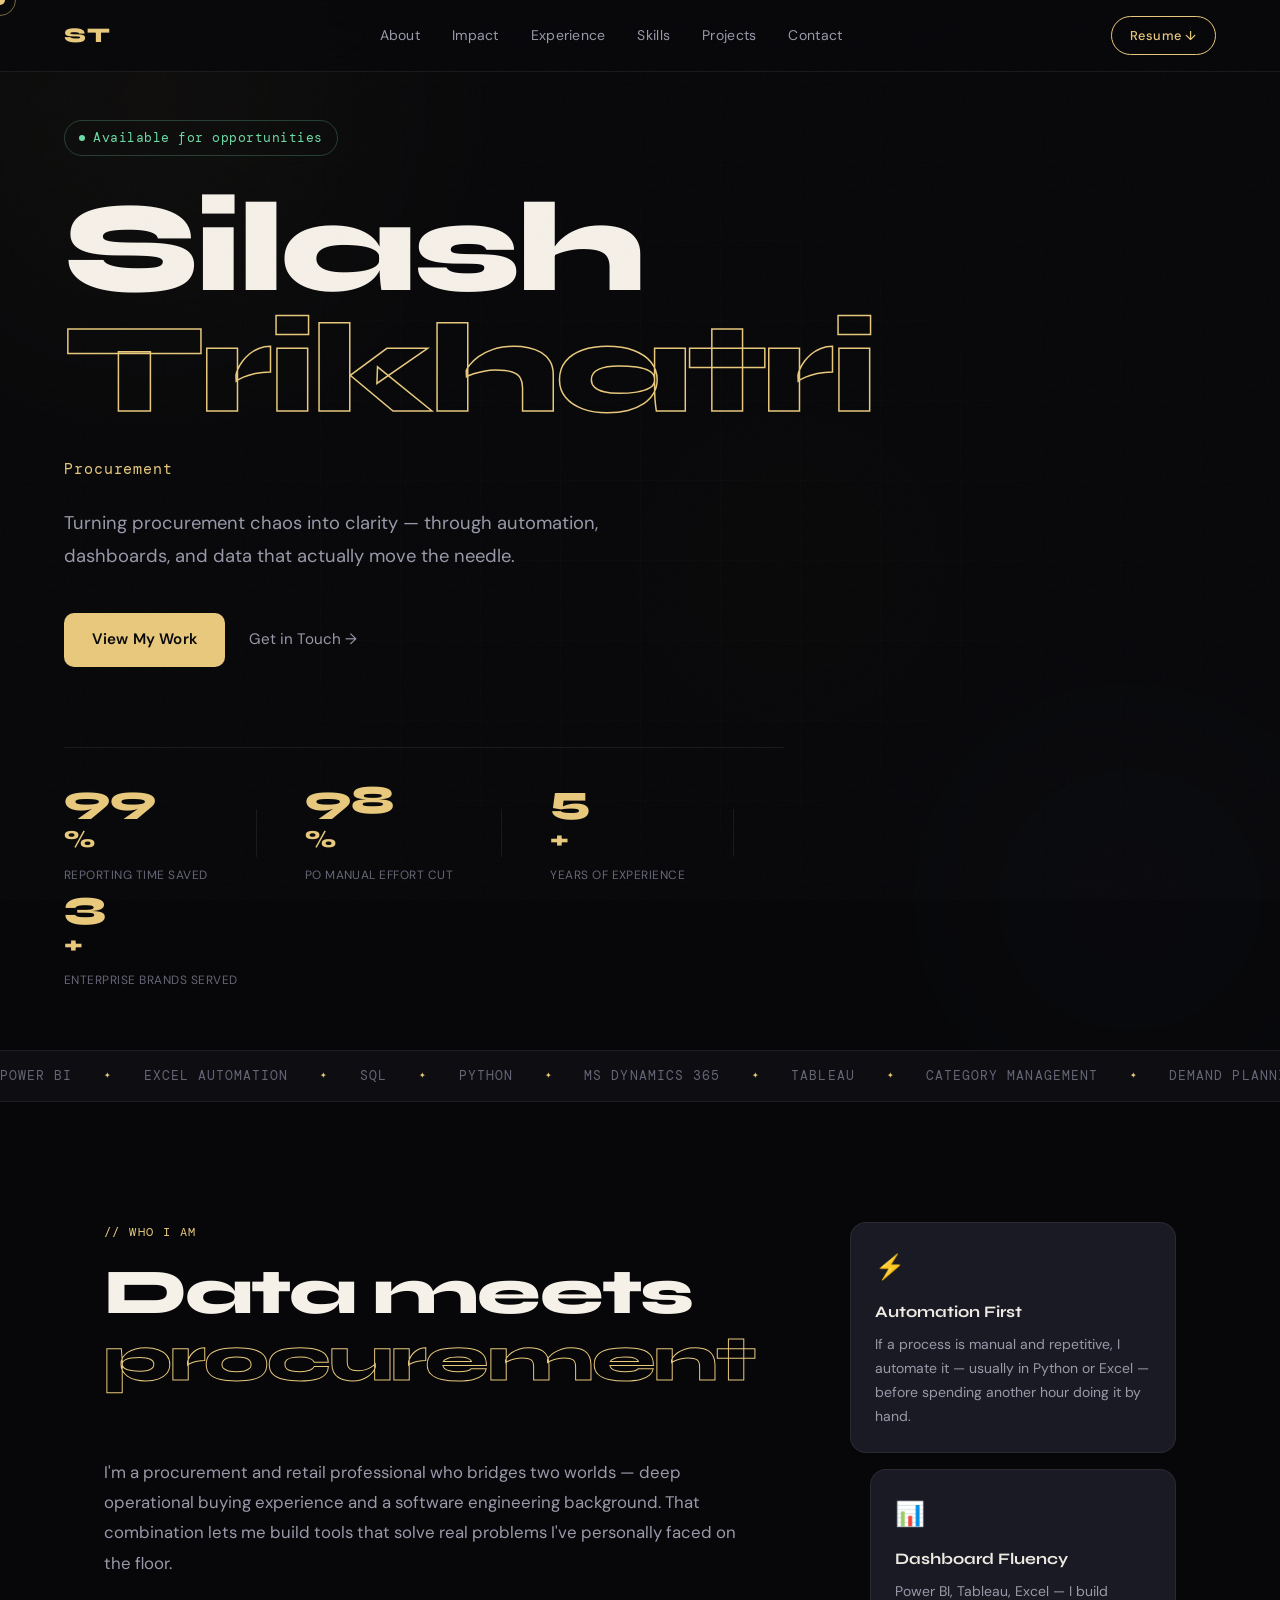
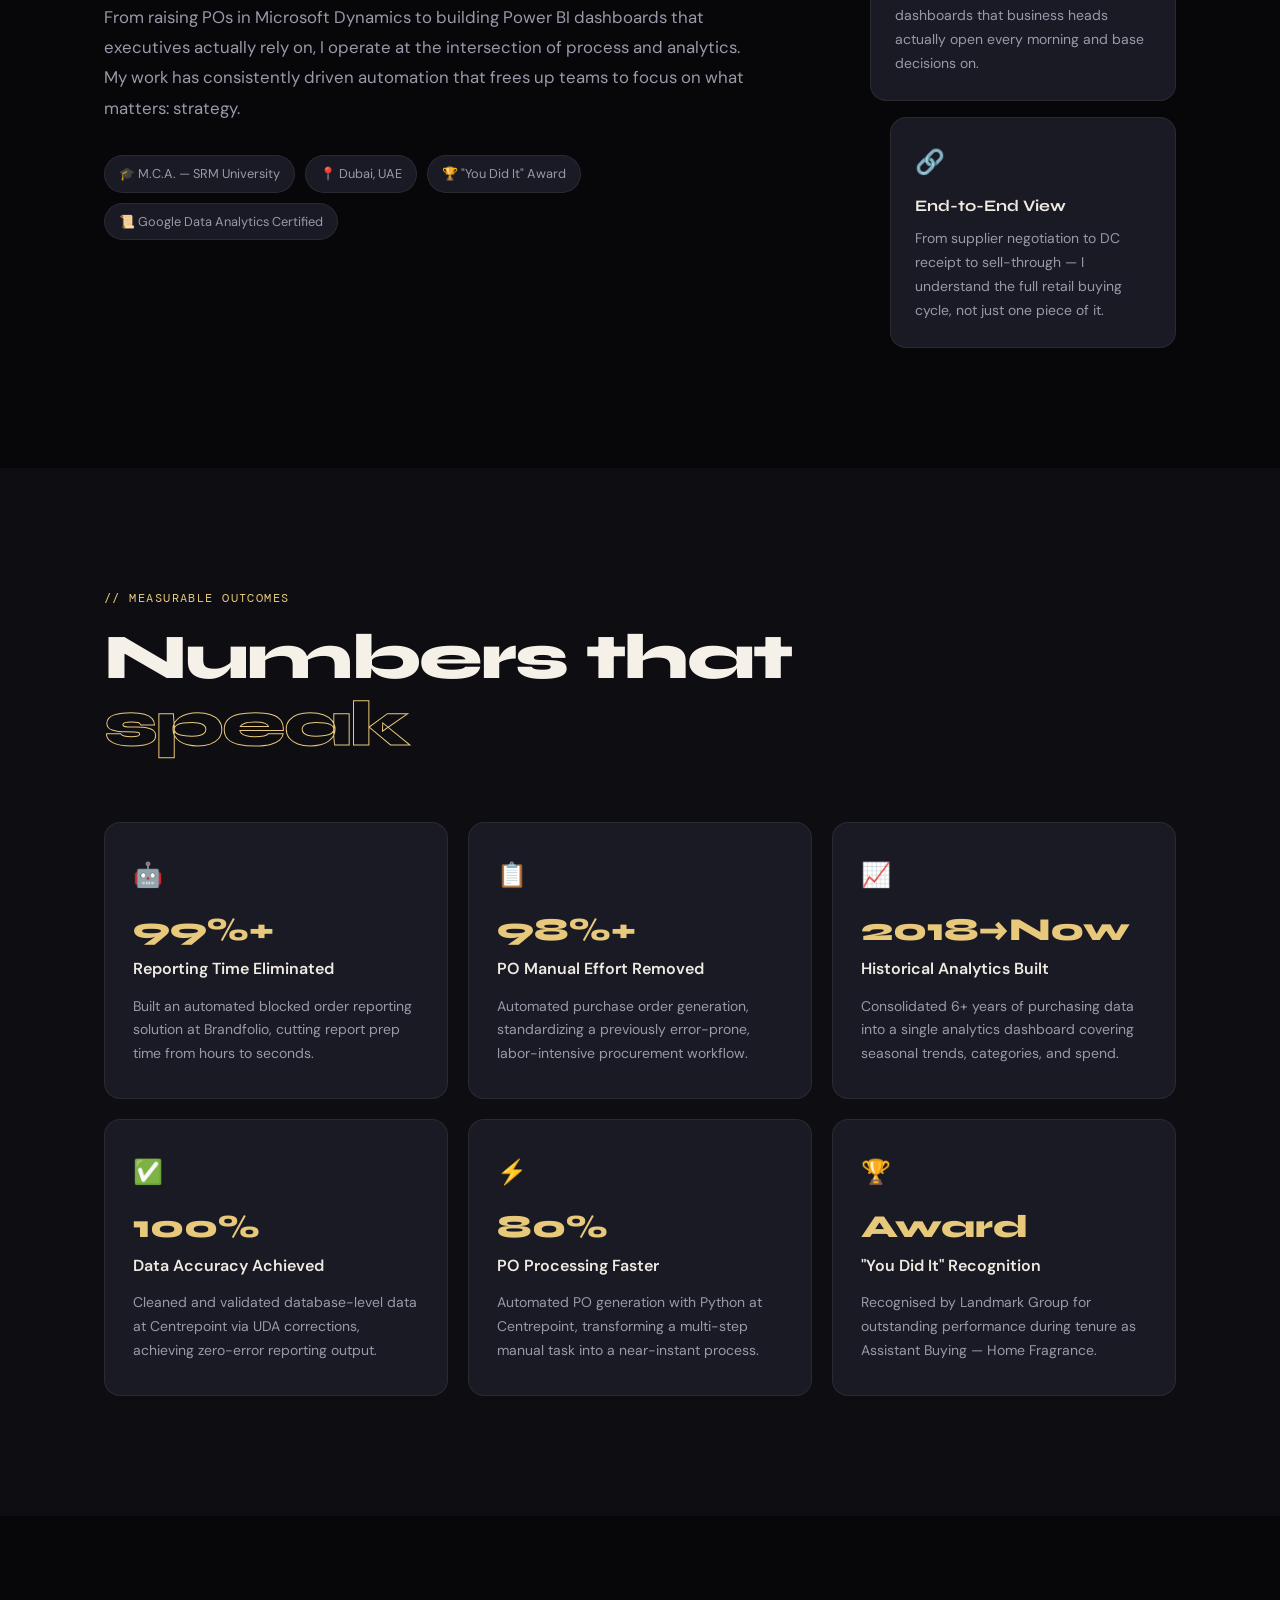
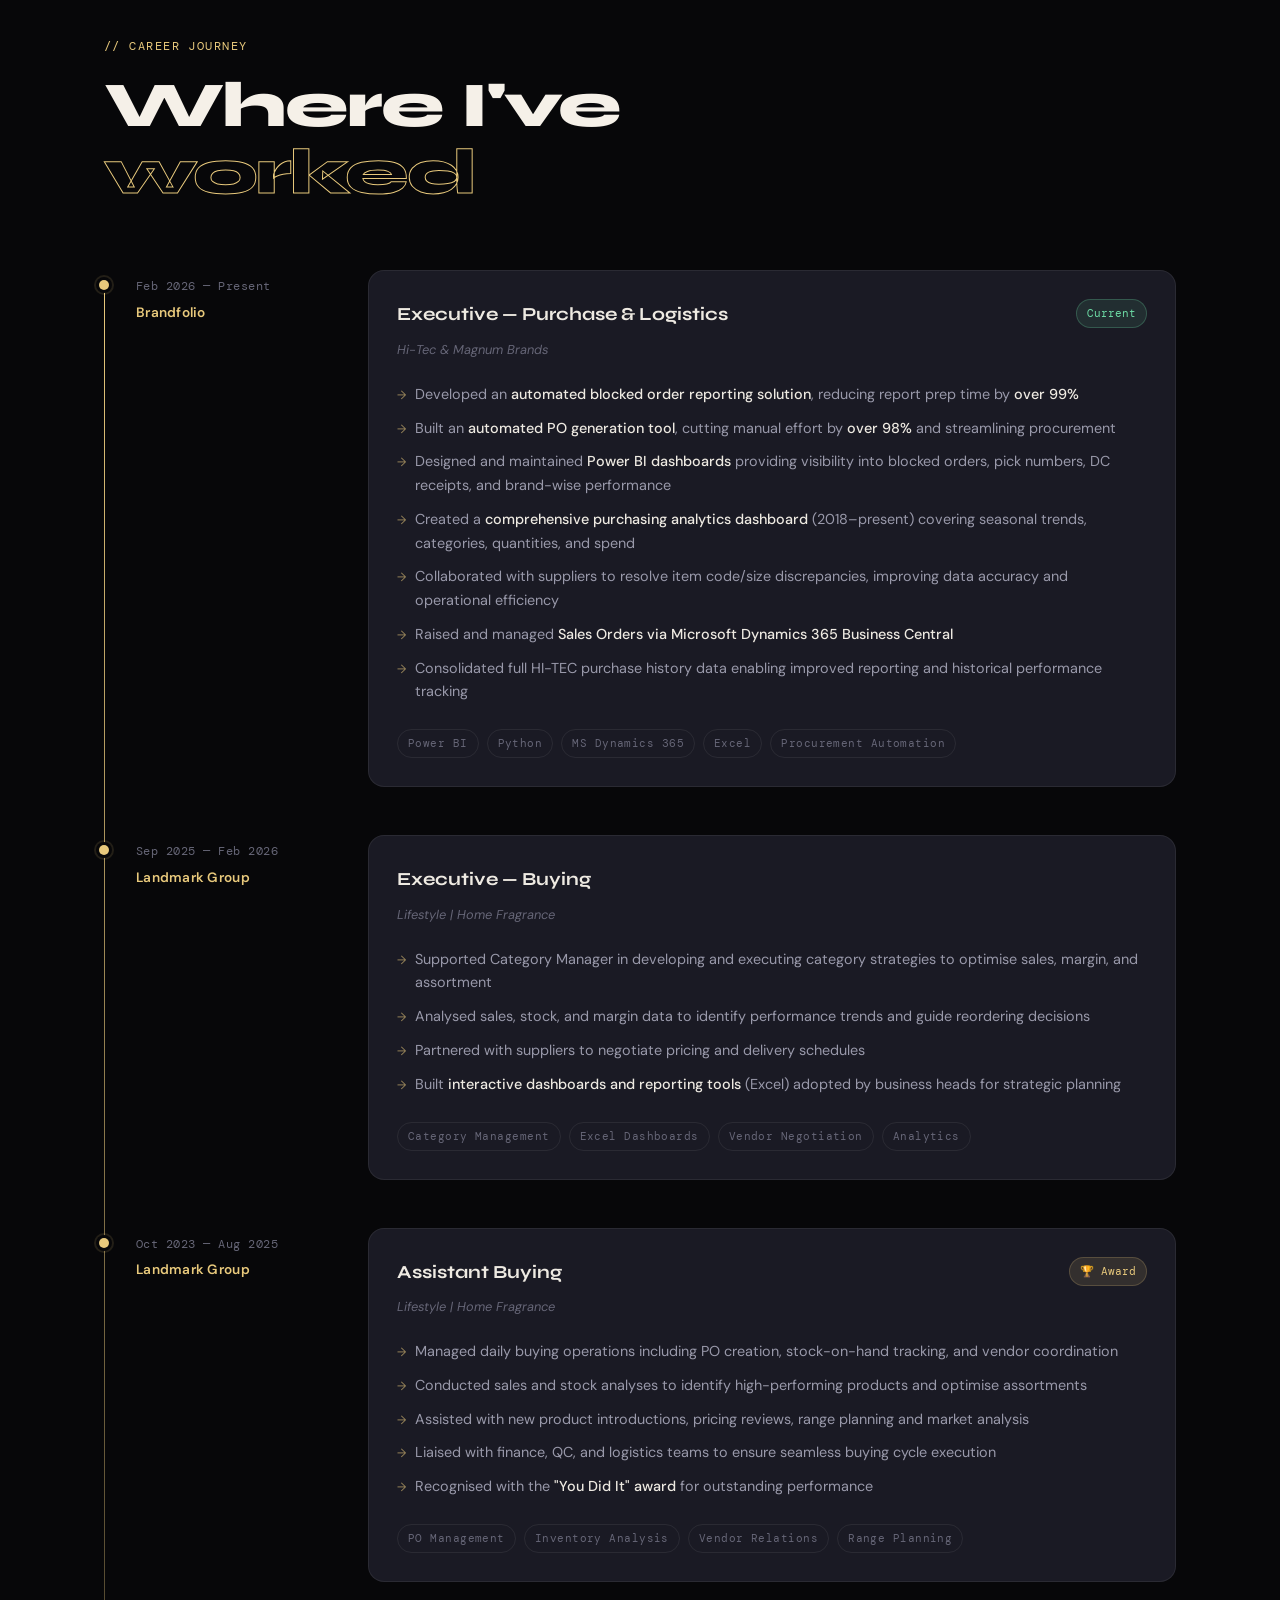
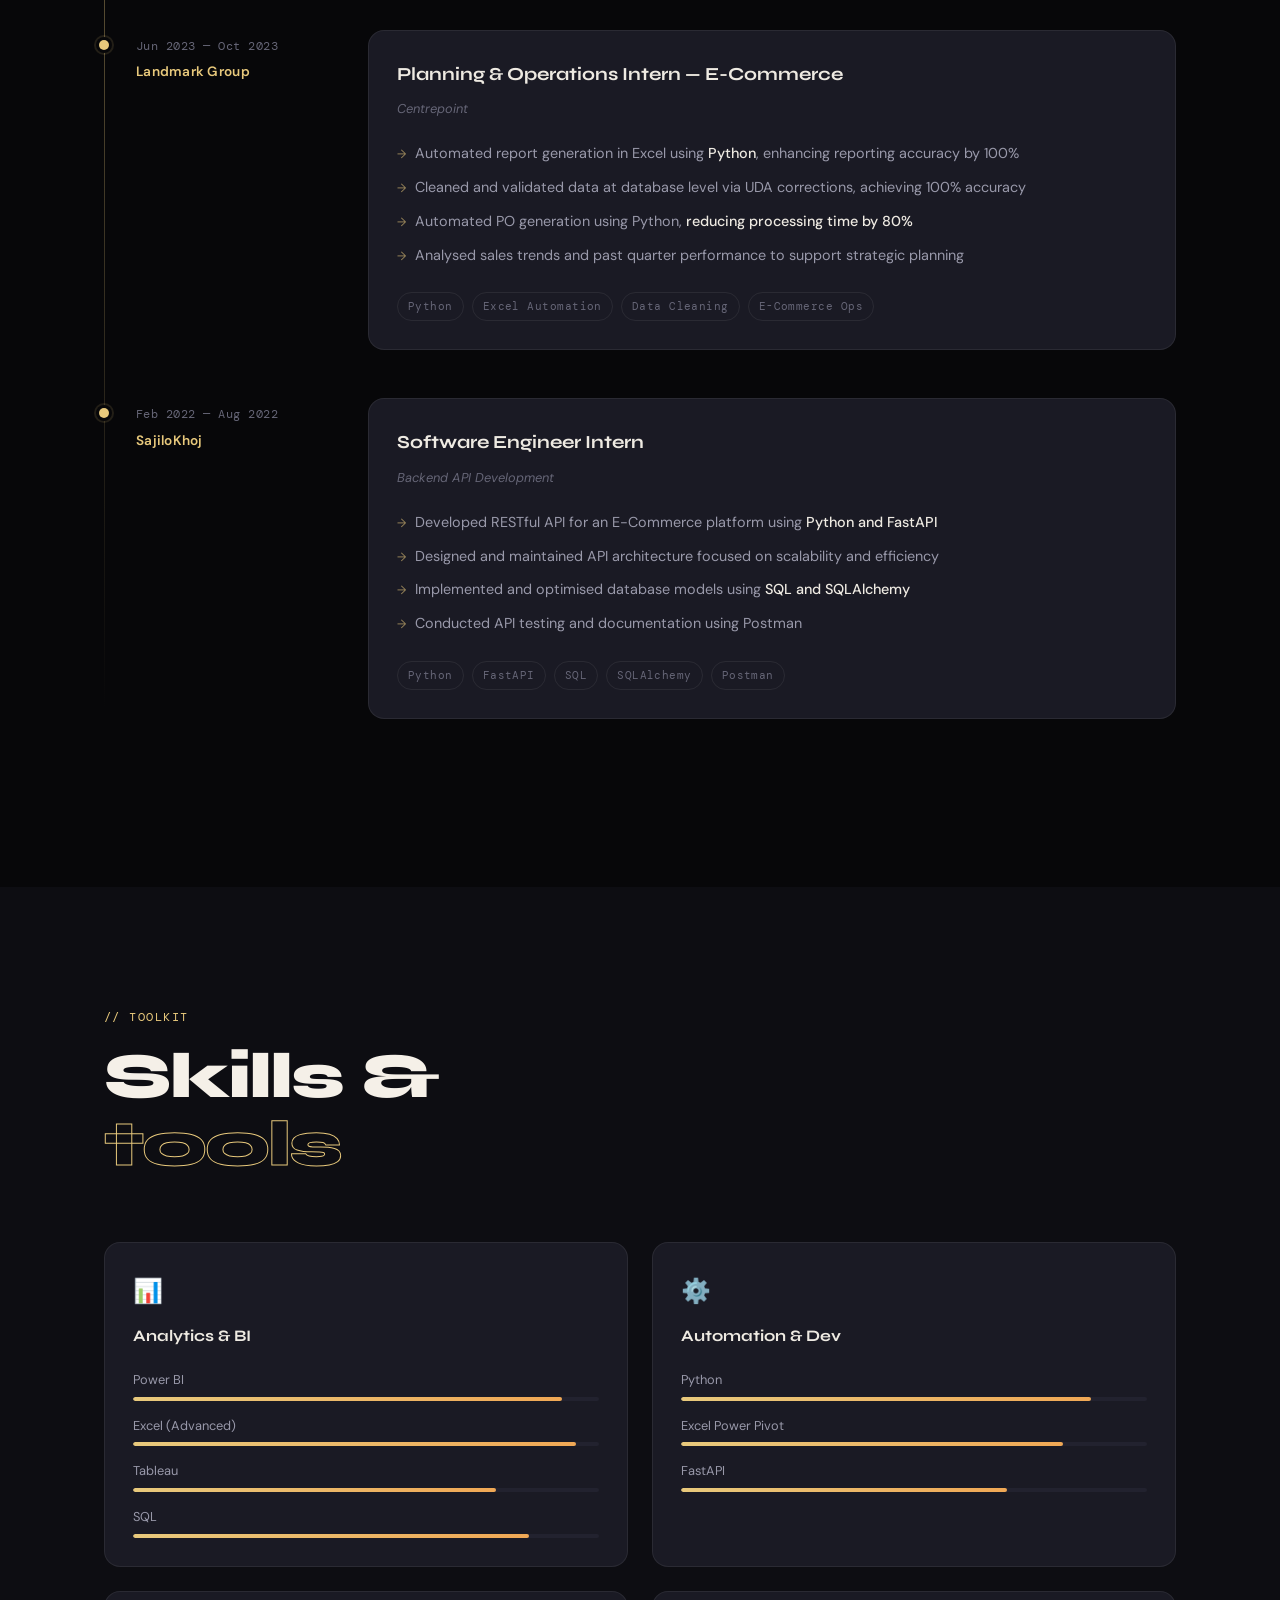
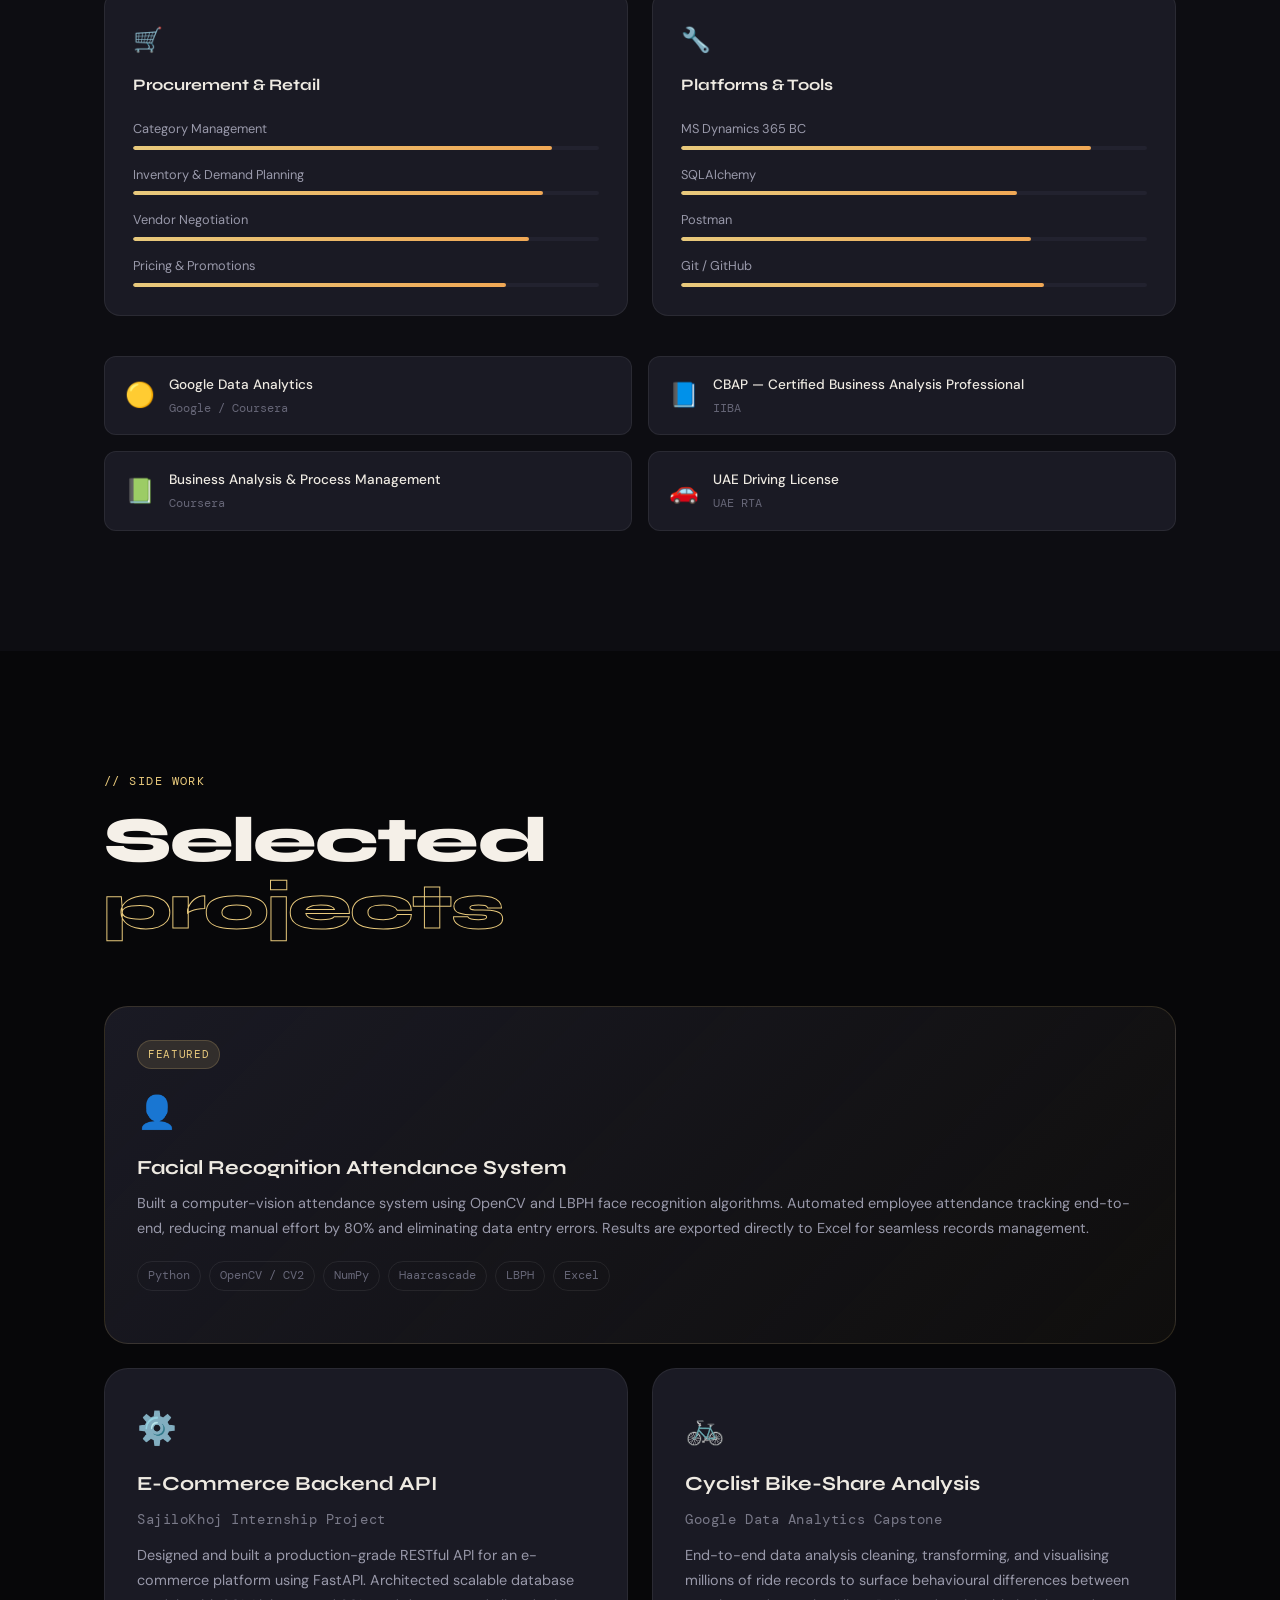
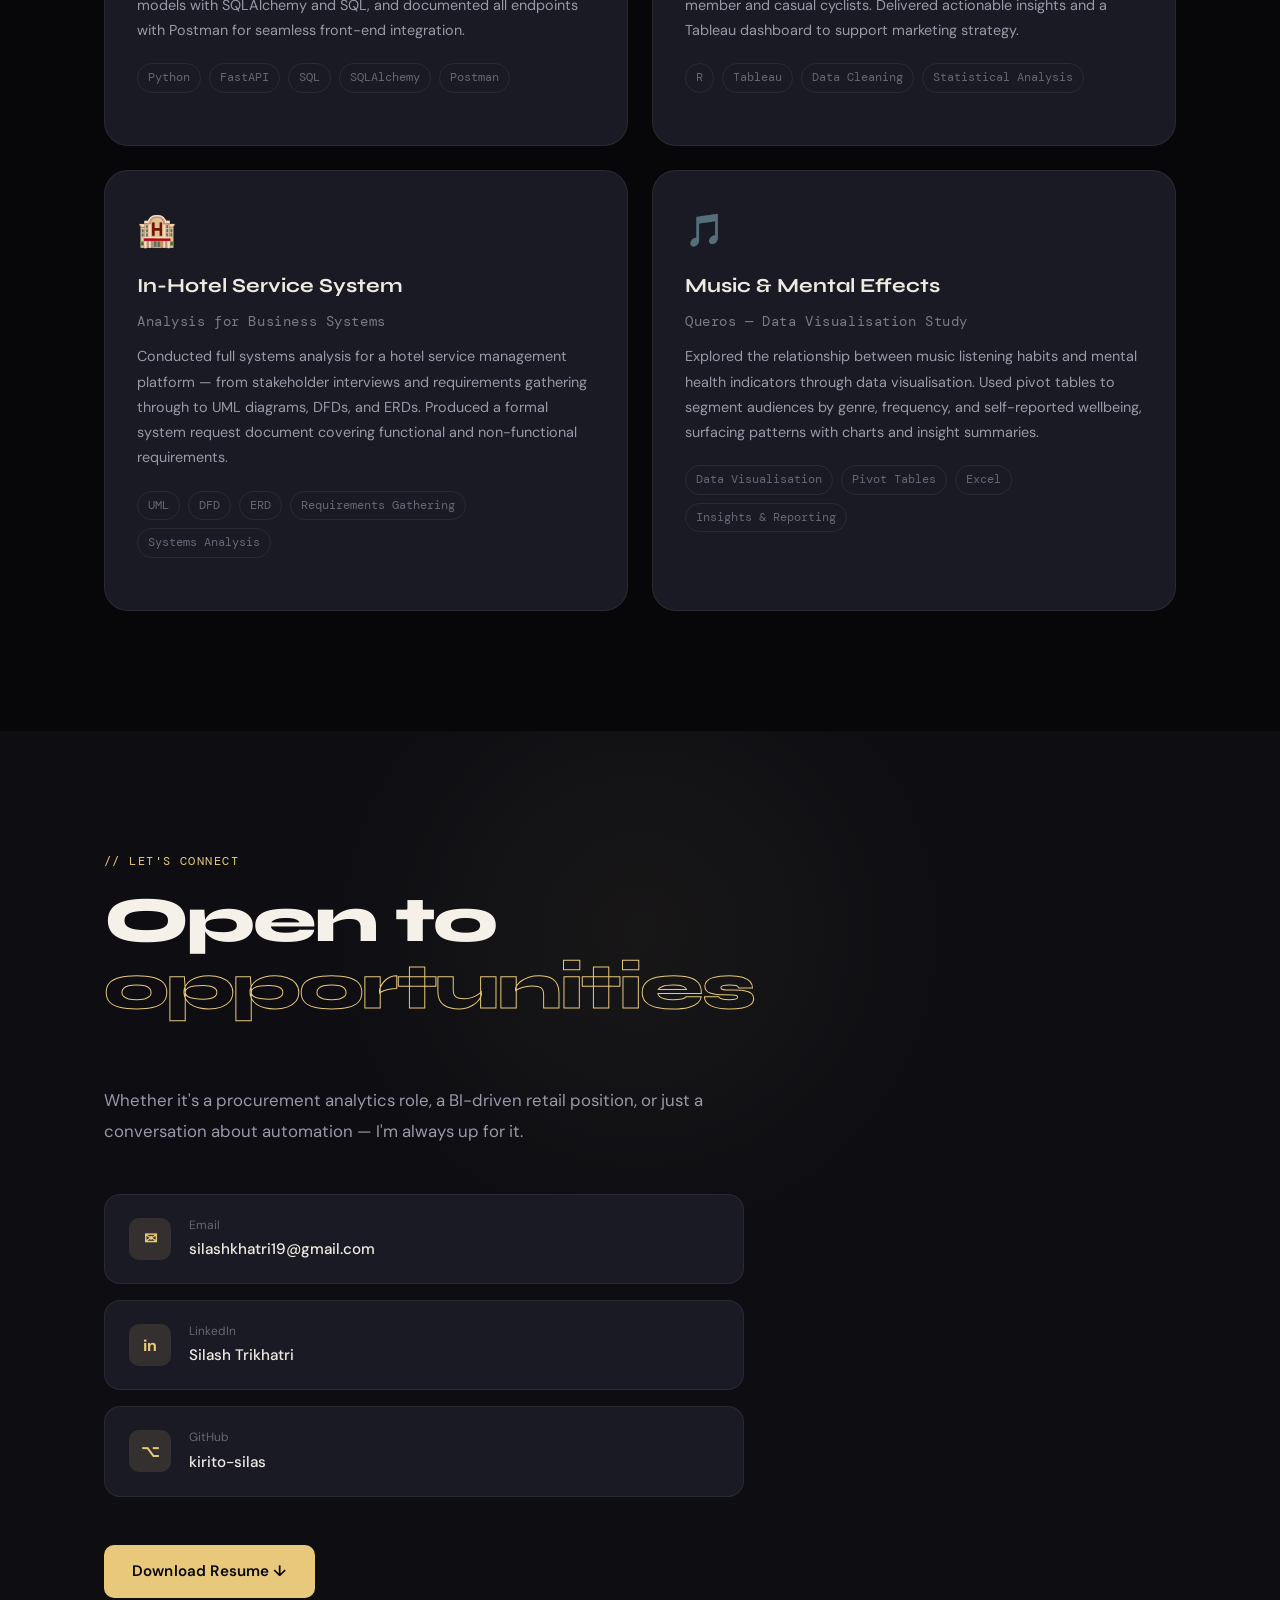
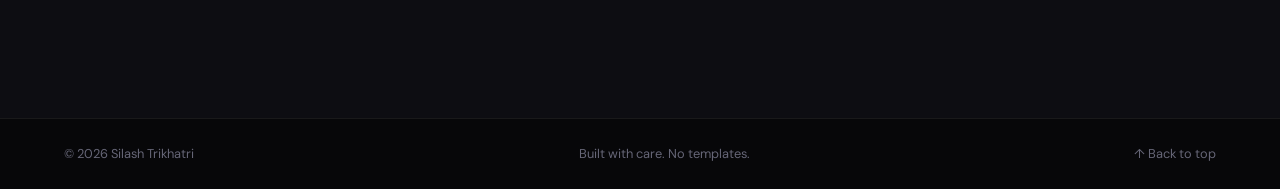
==== commit 913fb2a9: "Add files via upload" ====
--- a/index.html
+++ b/index.html
@@ -4,7 +4,7 @@
 <meta charset="UTF-8">
 <meta name="viewport" content="width=device-width, initial-scale=1.0">
 <title>Silash Trikhatri — Procurement Analytics & BI</title>
-<meta name="description" content="Portfolio of Silash Trikhatri — Procurement Analytics, Business Intelligence, Retail Operations & Process Automation">
+<meta name="description" content="Portfolio of Silash Trikhatri — Procurement Analytics, Procurement, Business Intelligence, Retail Operations & Process Automation">
 <link rel="preconnect" href="https://fonts.googleapis.com">
 <link rel="preconnect" href="https://fonts.gstatic.com" crossorigin>
 <link href="https://fonts.googleapis.com/css2?family=Syne:wght@400;600;700;800&family=DM+Sans:ital,opsz,wght@0,9..40,300;0,9..40,400;0,9..40,500;1,9..40,300&family=DM+Mono:wght@400;500&display=swap" rel="stylesheet">
@@ -31,7 +31,7 @@
     <a href="#contact">Contact</a>
   </div>
   <div class="nav-cta">
-    <a href="https://drive.google.com/uc?export=download&id=1RB1oWnUItP9dQra-BDycfGjDImZO5l0w" class="btn-pill" target="_blank">Resume ↓</a>
+    <a href="assets/resume/resume.pdf" class="btn-pill" download>Resume ↓</a>
   </div>
   <button class="hamburger" id="hamburger" aria-label="Menu">
     <span></span><span></span><span></span>
@@ -56,6 +56,7 @@
     </h1>
     <div class="hero-roles reveal">
       <div class="role-ticker">
+        <span>Procurement</span>
         <span>Procurement Analytics</span>
         <span>Business Intelligence</span>
         <span>Retail Operations</span>
@@ -145,7 +146,7 @@
           <div class="about-card card-top">
             <div class="card-icon">⚡</div>
             <h4>Automation First</h4>
-            <p>If a process is manual and repetitive, I automate it — usually in Python or Excel VBA — before spending another hour doing it by hand.</p>
+            <p>If a process is manual and repetitive, I automate it — usually in Python or Excel  — before spending another hour doing it by hand.</p>
           </div>
           <div class="about-card card-mid">
             <div class="card-icon">📊</div>
@@ -203,7 +204,7 @@
         <div class="impact-icon">🏆</div>
         <div class="impact-big">Award</div>
         <div class="impact-title">"You Did It" Recognition</div>
-        <div class="impact-desc">Recognised by Landmark Group for outstanding performance during tenure as Assistant Buyer — Home Fragrance.</div>
+        <div class="impact-desc">Recognised by Landmark Group for outstanding performance during tenure as Assistant Buying — Home Fragrance.</div>
       </div>
     </div>
   </div>
@@ -231,8 +232,8 @@
             <span class="timeline-badge current">Current</span>
           </div>
           <ul class="timeline-list">
-            <li>Developed an <strong>automated blocked order reporting solution</strong>, reducing report prep time by over 99%</li>
-            <li>Built an <strong>automated PO generation tool</strong>, cutting manual effort by over 98% and streamlining procurement</li>
+            <li>Developed an <strong>automated blocked order reporting solution</strong>, reducing report prep time by <strong>over 99%</strong></li>
+            <li>Built an <strong>automated PO generation tool</strong>, cutting manual effort by <strong>over 98%</strong> and streamlining procurement</li>
             <li>Designed and maintained <strong>Power BI dashboards</strong> providing visibility into blocked orders, pick numbers, DC receipts, and brand-wise performance</li>
             <li>Created a <strong>comprehensive purchasing analytics dashboard</strong> (2018–present) covering seasonal trends, categories, quantities, and spend</li>
             <li>Collaborated with suppliers to resolve item code/size discrepancies, improving data accuracy and operational efficiency</li>
@@ -279,7 +280,7 @@
         <div class="timeline-card">
           <div class="timeline-header">
             <div>
-              <h3>Assistant Buyer</h3>
+              <h3>Assistant Buying</h3>
               <span class="timeline-brand">Lifestyle | Home Fragrance</span>
             </div>
             <span class="timeline-badge award">🏆 Award</span>
@@ -390,17 +391,14 @@
             <div class="skill-bar"><div class="skill-fill" data-width="88"></div></div>
           </div>
           <div class="skill-item">
-            <span>Excel VBA / Macros</span>
+            <span>Excel Power Pivot</span>
             <div class="skill-bar"><div class="skill-fill" data-width="82"></div></div>
           </div>
           <div class="skill-item">
             <span>FastAPI</span>
             <div class="skill-bar"><div class="skill-fill" data-width="70"></div></div>
           </div>
-          <div class="skill-item">
-            <span>R (tidyverse)</span>
-            <div class="skill-bar"><div class="skill-fill" data-width="65"></div></div>
-          </div>
+          
         </div>
       </div>
 
@@ -502,9 +500,7 @@
         <div class="project-tech">
           <span>Python</span><span>OpenCV / CV2</span><span>NumPy</span><span>Haarcascade</span><span>LBPH</span><span>Excel</span>
         </div>
-        <div class="project-links">
-          <a href="https://github.com/kirito-silas/face-recognition-attendance-system" target="_blank" class="proj-link">View on GitHub →</a>
-        </div>
+        
       </div>
 
       <!-- E-Commerce API (SajiloKhoj) -->
@@ -516,9 +512,7 @@
         <div class="project-tech">
           <span>Python</span><span>FastAPI</span><span>SQL</span><span>SQLAlchemy</span><span>Postman</span>
         </div>
-        <div class="project-links">
-          <a href="https://github.com/kirito-silas/myproject" target="_blank" class="proj-link">View on GitHub →</a>
-        </div>
+        
       </div>
 
       <!-- Cyclist Bike-Share -->
@@ -568,11 +562,11 @@
         Whether it's a procurement analytics role, a BI-driven retail position, or just a conversation about automation — I'm always up for it.
       </p>
       <div class="contact-links reveal">
-        <a href="mailto:your@email.com" class="contact-link email-link">
+        <a href="mailto:silashkhatri19@gmail.com" class="contact-link email-link">
           <span class="cl-icon">✉</span>
           <div>
             <div class="cl-label">Email</div>
-            <div class="cl-value">your@email.com</div>
+            <div class="cl-value">silashkhatri19@gmail.com</div>
           </div>
         </a>
         <a href="https://linkedin.com/in/yourprofile" target="_blank" class="contact-link">
@@ -590,7 +584,7 @@
           </div>
         </a>
       </div>
-      <a href="https://drive.google.com/uc?export=download&id=1RB1oWnUItP9dQra-BDycfGjDImZO5l0w" target="_blank" class="btn-primary download-cta reveal">Download Resume ↓</a>
+      <a href="assets/resume/resume.pdf" download class="btn-primary download-cta reveal">Download Resume ↓</a>
     </div>
   </div>
 </section>
